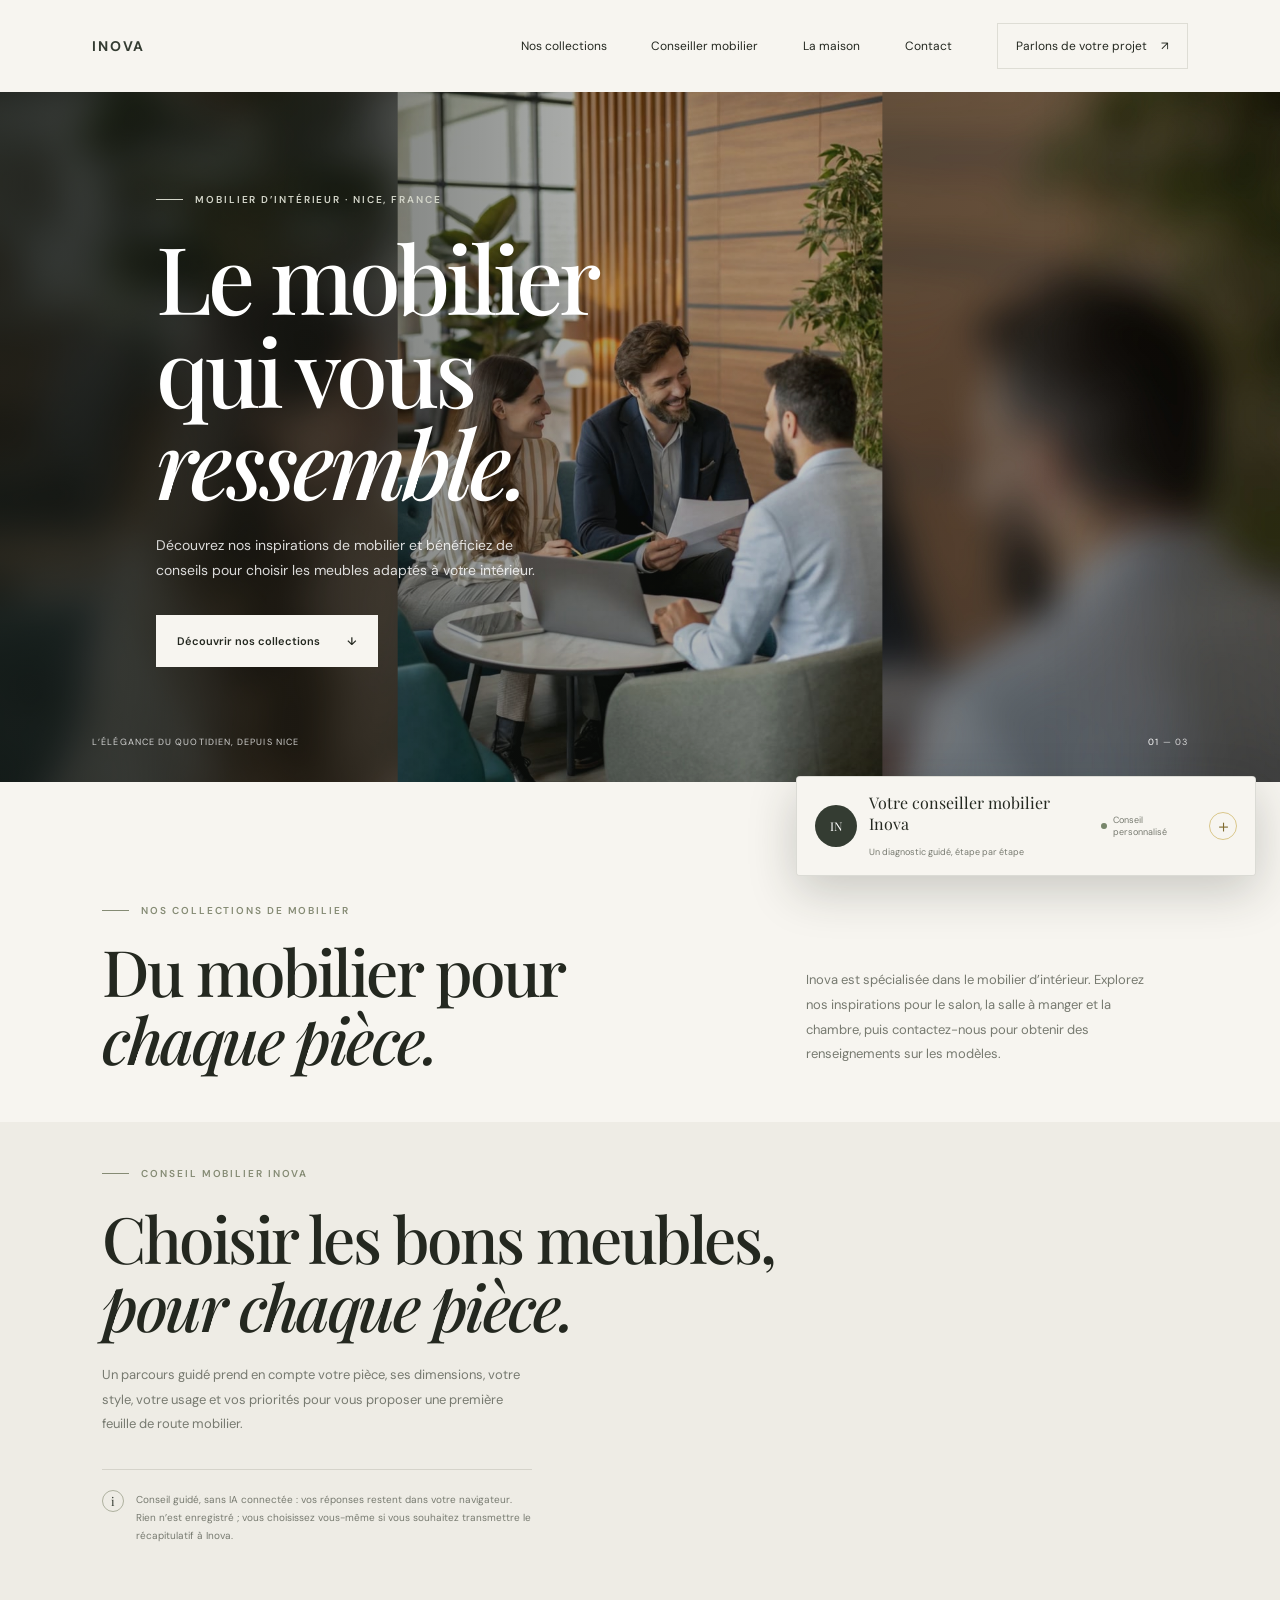
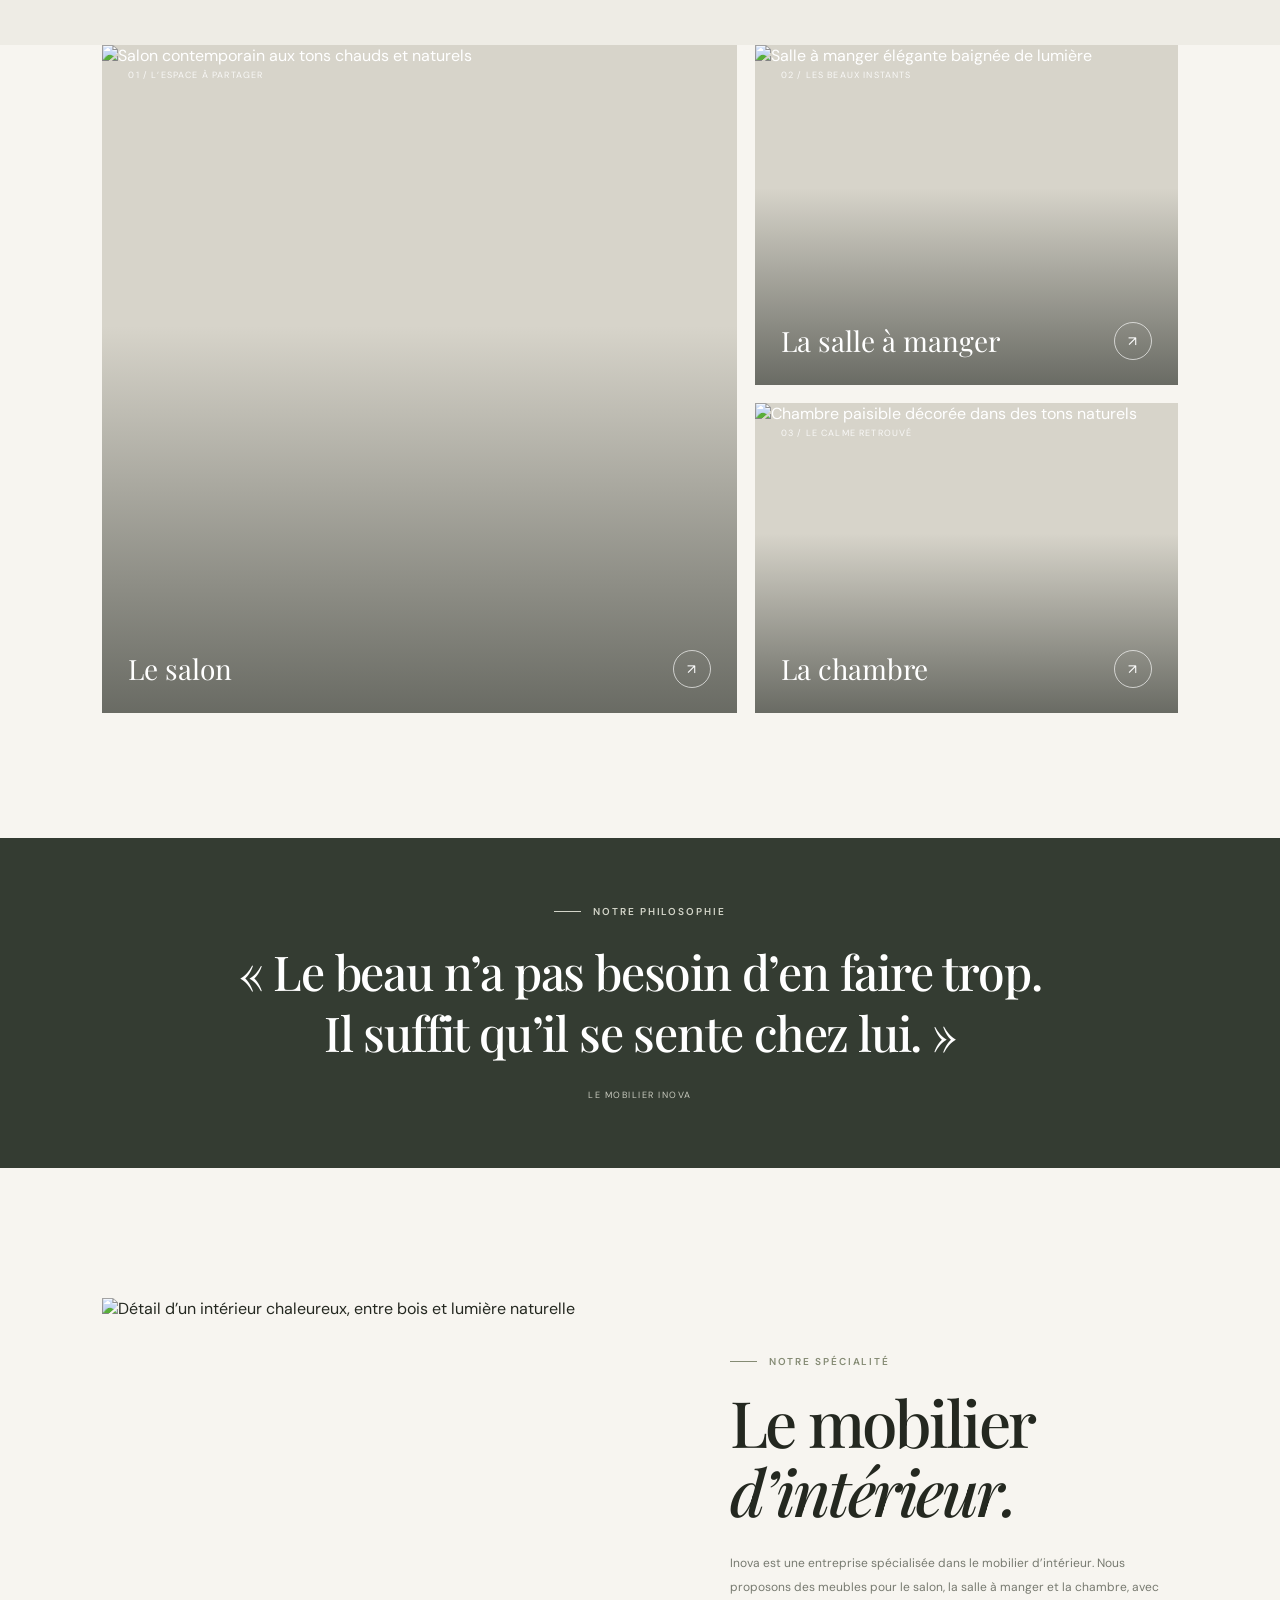
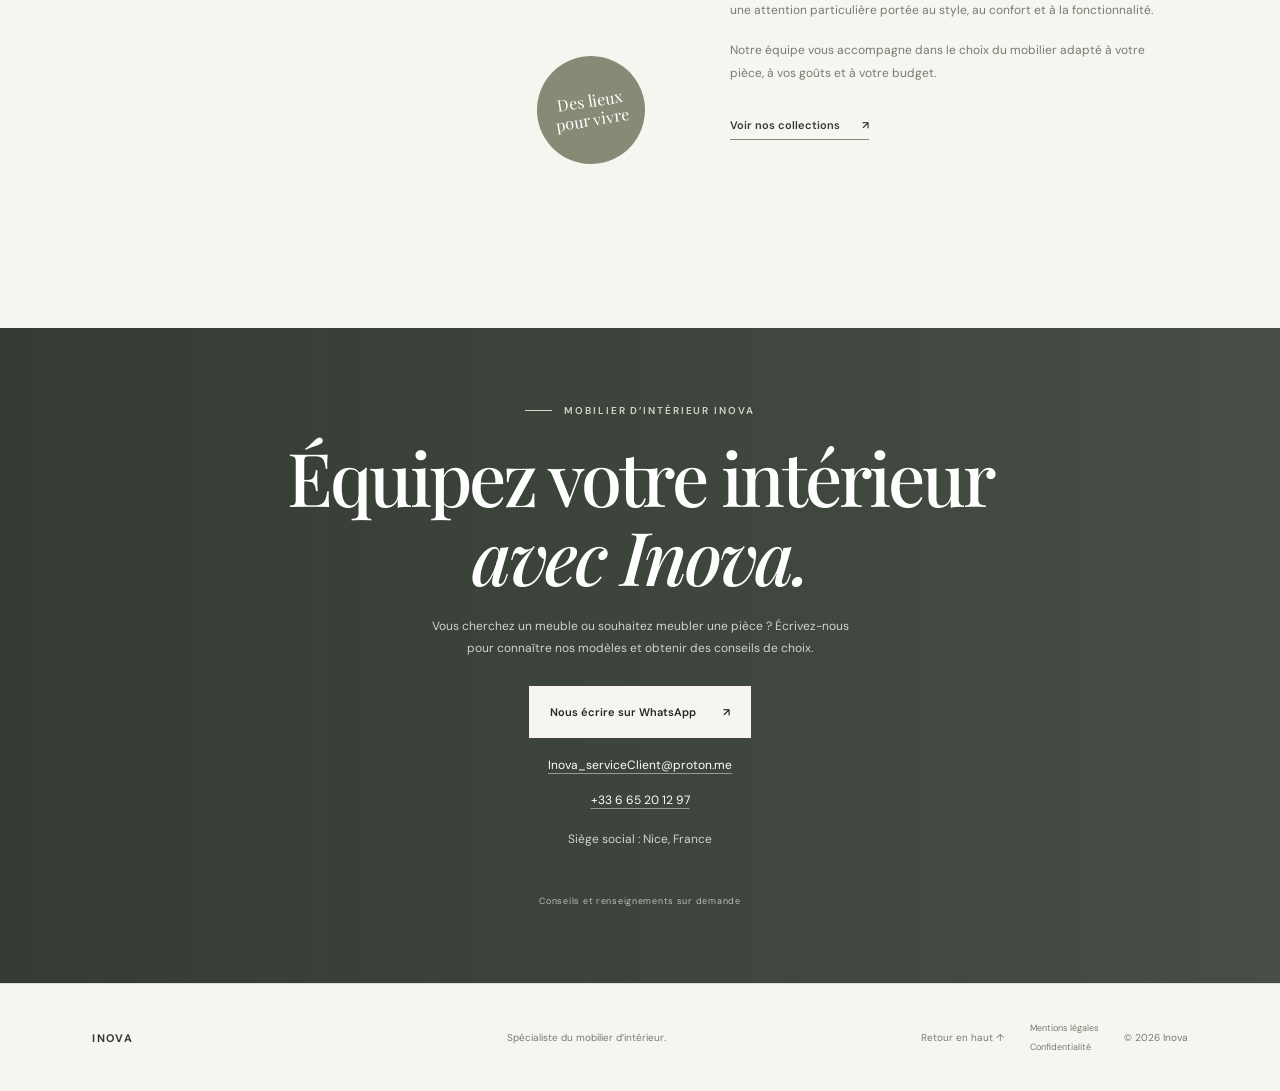
==== index.html @ 944e9be6 "Add files via upload" ====
<!doctype html>
<html lang="fr">
  <head>
    <meta charset="UTF-8" />
    <meta name="viewport" content="width=device-width, initial-scale=1.0" />
    <meta
      name="description"
      content="Inova est spécialisée dans le mobilier d’intérieur et basée à Nice, en France. Découvrez nos meubles pour le salon, la salle à manger et la chambre."
    />
    <meta name="theme-color" content="#f7f5f0" />
    <title>Inova — Mobilier et conseil à Nice</title>
    <link rel="preconnect" href="https://fonts.googleapis.com" />
    <link rel="preconnect" href="https://fonts.gstatic.com" crossorigin />
    <link
      href="https://fonts.googleapis.com/css2?family=DM+Sans:wght@400;500;600;700&family=Playfair+Display:wght@500;600;700&display=swap"
      rel="stylesheet"
    />
    <link rel="stylesheet" href="styles.css" />
    <script src="script.js" defer></script>
  </head>
  <body>
    <header class="site-header">
      <a class="brand" href="#accueil" aria-label="Inova, accueil">
        <span class="brand-name"><strong>inova</strong></span>
      </a>

      <button
        class="menu-toggle"
        type="button"
        aria-expanded="false"
        aria-controls="site-nav"
        aria-label="Ouvrir le menu"
      >
        <span></span>
        <span></span>
      </button>

      <nav class="site-nav" id="site-nav" aria-label="Navigation principale">
        <a href="#univers">Nos collections</a>
        <a href="#assistant">Conseiller mobilier</a>
        <a href="#maison">La maison</a>
        <a href="#contact">Contact</a>
        <a class="nav-cta" href="#contact">Parlons de votre projet <span aria-hidden="true">↗</span></a>
      </nav>
    </header>

    <main>
      <section class="hero" id="accueil">
        <div class="hero-image" role="img" aria-label="Salon lumineux aux matières naturelles"></div>
        <div class="hero-shade"></div>
        <div class="hero-content">
          <p class="eyebrow eyebrow-light"><span></span> Mobilier d’intérieur · Nice, France</p>
          <h1>Le mobilier<br />qui vous <em>ressemble.</em></h1>
          <p class="hero-copy">
            Découvrez nos inspirations de mobilier et bénéficiez de conseils
            pour choisir les meubles adaptés à votre intérieur.
          </p>
          <a class="button button-light" href="#univers">Découvrir nos collections <span aria-hidden="true">↓</span></a>
        </div>
        <p class="hero-note">L’élégance du quotidien, depuis Nice</p>
        <div class="hero-index"><span>01</span> — 03</div>
      </section>

      <section class="intro section-wrap" id="univers">
        <div class="section-heading">
          <p class="eyebrow"><span></span> Nos collections de mobilier</p>
          <h2>Du mobilier pour<br /><em>chaque pièce.</em></h2>
        </div>
        <p class="intro-copy">
          Inova est spécialisée dans le mobilier d’intérieur. Explorez nos
          inspirations pour le salon, la salle à manger et la chambre, puis
          contactez-nous pour obtenir des renseignements sur les modèles.
        </p>
      </section>

      <section class="advisor-section" id="assistant">
        <div class="advisor-inner section-wrap">
          <div class="advisor-intro">
            <p class="eyebrow"><span></span> Conseil mobilier Inova</p>
            <h2>Choisir les bons meubles,<br /><em>pour chaque pièce.</em></h2>
            <p>
              Un parcours guidé prend en compte votre pièce, ses dimensions,
              votre style, votre usage et vos priorités pour vous proposer
              une première feuille de route mobilier.
            </p>
            <div class="advisor-note">
              <span class="advisor-note-mark" aria-hidden="true">i</span>
              <p>
                Conseil guidé, sans IA connectée : vos réponses restent dans
                votre navigateur. Rien n’est enregistré ; vous choisissez
                vous-même si vous souhaitez transmettre le récapitulatif à Inova.
              </p>
            </div>
          </div>

          <div class="advisor-panel">
            <button
              class="advisor-panel-heading"
              id="advisor-toggle"
              type="button"
              aria-expanded="false"
              aria-controls="advisor-content"
            >
              <span class="advisor-avatar" aria-hidden="true">IN</span>
              <div>
                <p>Votre conseiller mobilier Inova</p>
                <span>Un diagnostic guidé, étape par étape</span>
              </div>
              <span class="advisor-status"><span></span> Conseil personnalisé</span>
              <span class="advisor-toggle-icon" aria-hidden="true">＋</span>
            </button>

            <div class="advisor-content" id="advisor-content" hidden>
              <form class="advisor-form" id="advisor-form">
              <label>
                Quelle pièce souhaitez-vous meubler ?
                <select name="room" required>
                  <option value="">Choisir une pièce</option>
                  <option value="salon">Salon</option>
                  <option value="salle-a-manger">Salle à manger</option>
                  <option value="chambre">Chambre</option>
                  <option value="entree">Entrée ou autre espace</option>
                </select>
              </label>

              <fieldset class="advisor-dimensions">
                <legend>Quelles sont ses dimensions ? <span>(facultatif)</span></legend>
                <label>
                  Largeur en mètres
                  <input name="width" type="number" min="1" max="30" step="0.1" inputmode="decimal" placeholder="Ex. 4,2" />
                </label>
                <label>
                  Longueur en mètres
                  <input name="length" type="number" min="1" max="30" step="0.1" inputmode="decimal" placeholder="Ex. 5,0" />
                </label>
              </fieldset>

              <label>
                Quel style vous attire ?
                <select name="style" required>
                  <option value="">Choisir un style</option>
                  <option value="naturel">Naturel et apaisant</option>
                  <option value="contemporain">Contemporain et épuré</option>
                  <option value="chaleureux">Chaleureux et convivial</option>
                  <option value="elegant">Élégant et intemporel</option>
                  <option value="indecis">Je ne sais pas encore</option>
                </select>
              </label>

              <label>
                Quel budget prévoyez-vous ?
                <select name="budget" required>
                  <option value="">Choisir une fourchette</option>
                  <option value="economique">Budget maîtrisé</option>
                  <option value="modere">Budget intermédiaire</option>
                  <option value="confort">Budget confort</option>
                  <option value="flexible">Budget flexible</option>
                  <option value="a-definir">Budget à définir</option>
                </select>
              </label>

              <label>
                Quelle est votre priorité ?
                <select name="priority" required>
                  <option value="">Choisir une priorité</option>
                  <option value="optimiser">Trouver le mobilier adapté à mes dimensions</option>
                  <option value="meubler">Choisir les meubles essentiels</option>
                  <option value="ambiance">Coordonner meubles, couleurs et matières</option>
                  <option value="complet">Équiper toute la pièce</option>
                </select>
              </label>

              <label>
                Comment la pièce sera-t-elle utilisée ?
                <select name="usage" required>
                  <option value="">Choisir un usage</option>
                  <option value="quotidien">Tous les jours</option>
                  <option value="reception">Recevoir famille et amis</option>
                  <option value="occasionnel">De temps en temps</option>
                </select>
              </label>

              <label>
                Que souhaitez-vous faire du mobilier existant ?
                <select name="furniture" required>
                  <option value="">Choisir une option</option>
                  <option value="conserver">Garder certains meubles</option>
                  <option value="remplacer">En remplacer plusieurs</option>
                  <option value="repartir">Aménager la pièce de zéro</option>
                </select>
              </label>

              <button class="button advisor-submit" type="submit">
                Créer ma feuille de route <span aria-hidden="true">↗</span>
              </button>
              <p class="advisor-error" id="advisor-error" role="alert" hidden>
                Vérifiez vos réponses. Pour les dimensions, indiquez largeur et longueur entre 1 et 30 mètres, ou laissez les deux champs vides.
              </p>
              </form>

              <section
                class="advisor-result"
                id="advisor-result"
                aria-live="polite"
                aria-labelledby="advisor-result-title"
                hidden
              >
                <p class="eyebrow"><span></span> Votre feuille de route mobilier</p>
                <h3 id="advisor-result-title"></h3>
                <p id="advisor-result-summary"></p>
                <ul id="advisor-result-tips"></ul>
                <a class="button advisor-result-contact" id="advisor-result-contact" href="#contact">
                  Continuer avec Inova <span aria-hidden="true">↗</span>
                </a>
                <button class="advisor-restart" id="advisor-restart" type="button">Modifier mes réponses</button>
              </section>
            </div>
          </div>
        </div>
      </section>

      <section class="collection section-wrap" aria-label="Nos inspirations">
        <a class="collection-card collection-card-large" href="categorie.html?category=salon">
          <img
            src="https://images.unsplash.com/photo-1600210492486-724fe5c67fb0?auto=format&fit=crop&w=1400&q=85"
            alt="Salon contemporain aux tons chauds et naturels"
            loading="lazy"
          />
          <span class="card-number">01 / L’espace à partager</span>
          <span class="card-caption"><span>Le salon</span><span class="card-arrow" aria-hidden="true">↗</span></span>
        </a>
        <a class="collection-card collection-card-tall" href="categorie.html?category=salle-a-manger">
          <img
            src="https://images.unsplash.com/photo-1600607687939-ce8a6c25118c?auto=format&fit=crop&w=1000&q=85"
            alt="Salle à manger élégante baignée de lumière"
            loading="lazy"
          />
          <span class="card-number">02 / Les beaux instants</span>
          <span class="card-caption"><span>La salle à manger</span><span class="card-arrow" aria-hidden="true">↗</span></span>
        </a>
        <a class="collection-card collection-card-wide" href="categorie.html?category=chambre">
          <img
            src="https://images.unsplash.com/photo-1616486338812-3dadae4b4ace?auto=format&fit=crop&w=1400&q=85"
            alt="Chambre paisible décorée dans des tons naturels"
            loading="lazy"
          />
          <span class="card-number">03 / Le calme retrouvé</span>
          <span class="card-caption"><span>La chambre</span><span class="card-arrow" aria-hidden="true">↗</span></span>
        </a>
      </section>

      <section class="quote-band">
        <p class="eyebrow eyebrow-light"><span></span> Notre philosophie</p>
        <blockquote>« Le beau n’a pas besoin d’en faire trop.<br />Il suffit qu’il se sente chez lui. »</blockquote>
        <span class="quote-signature">Le mobilier Inova</span>
      </section>

      <section class="about section-wrap" id="maison">
        <div class="about-image">
          <img
            src="https://images.unsplash.com/photo-1600607687920-4e2a09cf159d?auto=format&fit=crop&w=1200&q=85"
            alt="Détail d’un intérieur chaleureux, entre bois et lumière naturelle"
            loading="lazy"
          />
          <span class="image-stamp">Des lieux<br />pour vivre</span>
        </div>
        <div class="about-content">
          <p class="eyebrow"><span></span> Notre spécialité</p>
          <h2>Le mobilier<br /><em>d’intérieur.</em></h2>
          <p>
            Inova est une entreprise spécialisée dans le mobilier d’intérieur.
            Nous proposons des meubles pour le salon, la salle à manger et la
            chambre, avec une attention particulière portée au style, au confort
            et à la fonctionnalité.
          </p>
          <p>
            Notre équipe vous accompagne dans le choix du mobilier adapté à
            votre pièce, à vos goûts et à votre budget.
          </p>
          <a class="text-link" href="#univers">Voir nos collections <span aria-hidden="true">↗</span></a>
        </div>
      </section>

      <section class="contact" id="contact">
        <div class="contact-inner">
          <p class="eyebrow eyebrow-light"><span></span> Mobilier d’intérieur Inova</p>
          <h2>Équipez votre intérieur<br /><em>avec Inova.</em></h2>
          <p>Vous cherchez un meuble ou souhaitez meubler une pièce ? Écrivez-nous pour connaître nos modèles et obtenir des conseils de choix.</p>
          <a
            class="button button-light"
            href="https://wa.me/33665201297?text=Bonjour%20Inova%2C%20je%20cherche%20du%20mobilier%20d'int%C3%A9rieur%20et%20souhaite%20%C3%AAtre%20renseign%C3%A9(e)."
            target="_blank"
            rel="noreferrer"
          >
            Nous écrire sur WhatsApp <span aria-hidden="true">↗</span>
          </a>
          <a class="contact-email" href="mailto:Inova_serviceClient@proton.me">
            Inova_serviceClient@proton.me
          </a>
          <a class="contact-email" href="tel:+33665201297">+33 6 65 20 12 97</a>
          <p class="contact-address">
            Siège social : Nice, France
          </p>
          <span class="contact-note">Conseils et renseignements sur demande</span>
        </div>
      </section>
    </main>

    <footer class="site-footer">
      <a class="brand footer-brand" href="#accueil">
        <span class="brand-name"><strong>inova</strong></span>
      </a>
      <p>Spécialiste du mobilier d’intérieur.</p>
      <a href="#accueil" class="back-to-top">Retour en haut ↑</a>
      <nav class="footer-legal" aria-label="Informations juridiques">
        <a href="mentions-legales.html">Mentions légales</a>
        <a href="confidentialite.html">Confidentialité</a>
      </nav>
      <span class="copyright">© <span id="year"></span> Inova</span>
    </footer>
  </body>
</html>
---- styles.css ----
:root {
  color-scheme: light;
  --paper: #f7f5f0;
  --ink: #242820;
  --muted: #777a70;
  --green: #343c32;
  --olive: #858b74;
  --line: #deddd5;
  --serif: "Playfair Display", Georgia, serif;
  --sans: "DM Sans", Arial, sans-serif;
}

* {
  box-sizing: border-box;
}

html {
  scroll-behavior: smooth;
}

body {
  margin: 0;
  background: var(--paper);
  color: var(--ink);
  font-family: var(--sans);
  -webkit-font-smoothing: antialiased;
}

a {
  color: inherit;
  text-decoration: none;
}

button {
  font: inherit;
}

.site-header {
  position: relative;
  z-index: 5;
  display: flex;
  min-height: 92px;
  align-items: center;
  justify-content: space-between;
  padding: 0 7.2%;
  background: var(--paper);
}

.brand {
  display: inline-flex;
  align-items: center;
  flex: 0 0 auto;
}

.brand-name {
  color: var(--green);
  font-size: 14px;
  letter-spacing: 0.13em;
  text-transform: uppercase;
}

.brand-name strong {
  font-weight: 700;
}

.site-nav {
  display: flex;
  align-items: center;
  gap: clamp(24px, 3.5vw, 54px);
  font-size: 12px;
}

.site-nav > a:not(.nav-cta) {
  transition: color 180ms ease;
}

.site-nav > a:not(.nav-cta):hover,
.back-to-top:hover {
  color: var(--olive);
}

.nav-cta {
  display: inline-flex;
  align-items: center;
  gap: 14px;
  padding: 14px 18px;
  border: 1px solid var(--line);
  transition: border-color 180ms ease, background 180ms ease;
}

.nav-cta:hover {
  border-color: var(--green);
  background: #eeece5;
}

.menu-toggle {
  display: none;
}

.hero {
  position: relative;
  display: flex;
  min-height: min(690px, 73vw);
  align-items: center;
  overflow: hidden;
  background: #77786d;
  color: #fff;
}

.hero-image,
.hero-shade {
  position: absolute;
  inset: 0;
}

.hero-image {
  background-image: url("inova-accueil-4k.jpg");
  background-position: center;
  background-size: cover;
  transform: scale(1.01);
}

.hero-shade {
  background: linear-gradient(90deg, rgb(24 29 24 / 69%) 0%, rgb(24 29 24 / 34%) 48%, rgb(24 29 24 / 5%) 100%);
}

.hero-content {
  position: relative;
  z-index: 1;
  width: min(660px, 80%);
  margin-left: 12.2%;
  padding: 96px 0 110px;
}

.eyebrow {
  display: flex;
  align-items: center;
  gap: 12px;
  margin: 0 0 24px;
  color: var(--olive);
  font-size: 10px;
  font-weight: 600;
  letter-spacing: 0.19em;
  text-transform: uppercase;
}

.eyebrow > span:first-child {
  width: 27px;
  height: 1px;
  background: currentColor;
}

.eyebrow-light {
  color: #d3d5c9;
}

h1,
h2,
blockquote {
  margin: 0;
  font-family: var(--serif);
  font-weight: 500;
}

.hero h1 {
  max-width: 650px;
  font-size: clamp(54px, 7.3vw, 102px);
  letter-spacing: -0.045em;
  line-height: 0.99;
}

h1 em,
h2 em {
  font-weight: 500;
}

.hero-copy {
  max-width: 400px;
  margin: 25px 0 32px;
  color: rgb(255 255 255 / 84%);
  font-size: 14px;
  line-height: 1.8;
}

.button {
  display: inline-flex;
  min-height: 52px;
  align-items: center;
  justify-content: center;
  gap: 27px;
  padding: 0 21px;
  font-size: 11px;
  font-weight: 600;
  transition: background 180ms ease, color 180ms ease, transform 180ms ease;
}

.button:hover {
  transform: translateY(-2px);
}

.button-light {
  background: var(--paper);
  color: var(--ink);
}

.button-light:hover {
  background: #e6e5dc;
}

.hero-note,
.hero-index {
  position: absolute;
  z-index: 1;
  bottom: 34px;
  margin: 0;
  color: rgb(255 255 255 / 78%);
  font-size: 9px;
  letter-spacing: 0.12em;
  text-transform: uppercase;
}

.hero-note {
  left: 7.2%;
}

.hero-index {
  right: 7.2%;
}

.hero-index span {
  color: #fff;
}

.section-wrap {
  width: min(1120px, 84%);
  margin: 0 auto;
}

.intro {
  display: flex;
  align-items: end;
  justify-content: space-between;
  gap: 60px;
  padding-top: 122px;
  padding-bottom: 48px;
}

.section-heading h2,
.about h2,
.contact h2 {
  font-size: clamp(40px, 5vw, 64px);
  letter-spacing: -0.04em;
  line-height: 1.07;
}

.section-heading .eyebrow {
  margin-bottom: 20px;
}

.intro-copy {
  max-width: 355px;
  margin: 0 1.5% 7px 0;
  color: var(--muted);
  font-size: 13px;
  line-height: 1.9;
}

.collection {
  display: grid;
  grid-template-columns: 1.2fr 0.8fr;
  grid-template-rows: 340px 310px;
  gap: 18px;
  padding-bottom: 125px;
}

.collection-card {
  position: relative;
  display: block;
  overflow: hidden;
  background: #d7d4ca;
  color: #fff;
}

.collection-card::after {
  position: absolute;
  z-index: 0;
  background: linear-gradient(180deg, transparent 42%, rgb(22 27 22 / 57%) 100%);
  content: "";
  inset: 0;
}

.collection-card img {
  width: 100%;
  height: 100%;
  object-fit: cover;
  transition: transform 650ms cubic-bezier(0.2, 0.7, 0.2, 1);
}

.collection-card:hover img {
  transform: scale(1.045);
}

.collection-card-large {
  grid-row: span 2;
}

.collection-card-tall {
  min-height: 310px;
}

.collection-card-wide {
  min-height: 310px;
}

.card-number,
.card-caption {
  position: absolute;
  z-index: 1;
}

.card-number {
  top: 24px;
  left: 26px;
  color: rgb(255 255 255 / 84%);
  font-size: 9px;
  letter-spacing: 0.13em;
  text-transform: uppercase;
}

.card-caption {
  right: 26px;
  bottom: 25px;
  left: 26px;
  display: flex;
  align-items: center;
  justify-content: space-between;
  font-family: var(--serif);
  font-size: 28px;
}

.card-arrow {
  display: grid;
  width: 38px;
  height: 38px;
  place-items: center;
  border: 1px solid rgb(255 255 255 / 65%);
  border-radius: 50%;
  font-family: var(--sans);
  font-size: 14px;
  transition: background 180ms ease, color 180ms ease;
}

.collection-card:hover .card-arrow {
  background: #fff;
  color: var(--ink);
}

.quote-band {
  display: flex;
  min-height: 330px;
  flex-direction: column;
  align-items: center;
  justify-content: center;
  padding: 60px 24px;
  background: var(--green);
  color: #fff;
  text-align: center;
}

.quote-band .eyebrow {
  margin-bottom: 23px;
}

.quote-band blockquote {
  font-size: clamp(28px, 4vw, 48px);
  letter-spacing: -0.025em;
  line-height: 1.28;
}

.quote-signature {
  margin-top: 25px;
  color: #c9cbbf;
  font-size: 9px;
  letter-spacing: 0.17em;
  text-transform: uppercase;
}

.about {
  display: grid;
  grid-template-columns: 1fr 0.88fr;
  align-items: center;
  gap: 11%;
  padding-top: 130px;
  padding-bottom: 130px;
}

.about-image {
  position: relative;
  min-height: 500px;
}

.about-image img {
  width: 100%;
  height: 500px;
  object-fit: cover;
}

.image-stamp {
  position: absolute;
  right: -34px;
  bottom: 34px;
  display: grid;
  width: 108px;
  height: 108px;
  place-items: center;
  border-radius: 50%;
  background: var(--olive);
  color: #fff;
  font-family: var(--serif);
  font-size: 16px;
  line-height: 1.2;
  text-align: center;
  transform: rotate(-9deg);
}

.about-content {
  padding: 25px 0;
}

.about-content .eyebrow {
  margin-bottom: 20px;
}

.about-content h2 {
  margin-bottom: 27px;
}

.about-content > p:not(.eyebrow) {
  margin: 0 0 16px;
  color: var(--muted);
  font-size: 12px;
  line-height: 1.95;
}

.text-link {
  display: inline-flex;
  align-items: center;
  gap: 22px;
  margin-top: 17px;
  padding-bottom: 7px;
  border-bottom: 1px solid var(--olive);
  color: var(--green);
  font-size: 11px;
  font-weight: 600;
}

.contact {
  position: relative;
  overflow: hidden;
  background:
    linear-gradient(90deg, rgb(40 48 39 / 94%), rgb(40 48 39 / 85%)),
    url("https://images.unsplash.com/photo-1600607687920-4e2a09cf159d?auto=format&fit=crop&w=1800&q=85") center 48% / cover;
  color: #fff;
  text-align: center;
}

.contact-inner {
  display: flex;
  min-height: 470px;
  flex-direction: column;
  align-items: center;
  justify-content: center;
  padding: 76px 24px;
}

.contact .eyebrow {
  margin-bottom: 20px;
}

.contact h2 {
  font-size: clamp(43px, 6vw, 74px);
}

.contact-inner > p:not(.eyebrow) {
  max-width: 430px;
  margin: 21px 0 27px;
  color: rgb(255 255 255 / 76%);
  font-size: 12px;
  line-height: 1.8;
}

.contact-note {
  margin-top: 17px;
  color: rgb(255 255 255 / 65%);
  font-size: 9px;
  letter-spacing: 0.08em;
}

.contact-email {
  margin-top: 19px;
  color: #fff;
  font-size: 12px;
  text-underline-offset: 4px;
  text-decoration: underline;
  text-decoration-color: rgb(255 255 255 / 45%);
}

.contact-email:hover {
  text-decoration-color: #fff;
}

.site-footer {
  display: grid;
  grid-template-columns: 1fr 1fr auto auto auto;
  align-items: center;
  gap: 25px;
  min-height: 108px;
  padding: 20px 7.2%;
  border-top: 1px solid var(--line);
}

.footer-brand .brand-name {
  font-size: 11px;
}

.site-footer > p,
.back-to-top,
.copyright {
  color: var(--muted);
  font-size: 10px;
}

.back-to-top {
  justify-self: center;
}

.footer-legal {
  display: flex;
  flex-direction: column;
  gap: 7px;
  color: var(--muted);
  font-size: 9px;
}

.footer-legal a:hover {
  color: var(--green);
}

.footer-legal a[aria-current="page"] {
  color: var(--ink);
}

.copyright {
  justify-self: end;
}

@media (min-width: 1500px) {
  .hero {
    min-height: 760px;
  }
}

@media (max-width: 800px) {
  .site-header {
    min-height: 76px;
    padding: 0 6%;
  }

  .menu-toggle {
    display: flex;
    width: 42px;
    height: 42px;
    flex-direction: column;
    align-items: center;
    justify-content: center;
    gap: 6px;
    border: 1px solid var(--line);
    background: transparent;
    cursor: pointer;
  }

  .menu-toggle span {
    width: 16px;
    height: 1px;
    background: var(--green);
    transition: transform 180ms ease;
  }

  .menu-toggle[aria-expanded="true"] span:first-child {
    transform: translateY(3.5px) rotate(45deg);
  }

  .menu-toggle[aria-expanded="true"] span:last-child {
    transform: translateY(-3.5px) rotate(-45deg);
  }

  .site-nav {
    position: absolute;
    top: 100%;
    right: 0;
    left: 0;
    display: none;
    align-items: stretch;
    gap: 0;
    padding: 8px 6% 20px;
    border-top: 1px solid var(--line);
    background: var(--paper);
  }

  .site-nav.is-open {
    display: flex;
    flex-direction: column;
  }

  .site-nav > a:not(.nav-cta) {
    padding: 15px 0;
    border-bottom: 1px solid var(--line);
  }

  .nav-cta {
    justify-content: space-between;
    margin-top: 14px;
  }

  .hero {
    min-height: 640px;
  }

  .hero-content {
    width: 84%;
    margin-left: 8%;
  }

  .hero-note {
    left: 8%;
  }

  .hero-index {
    right: 8%;
  }

  .section-wrap {
    width: 88%;
  }

  .intro {
    align-items: start;
    flex-direction: column;
    gap: 22px;
    padding-top: 90px;
    padding-bottom: 36px;
  }

  .intro-copy {
    max-width: 460px;
    margin: 0;
  }

  .collection {
    grid-template-rows: 290px 260px;
    gap: 12px;
    padding-bottom: 90px;
  }

  .about {
    gap: 8%;
    padding-top: 95px;
    padding-bottom: 95px;
  }

  .about-image,
  .about-image img {
    min-height: 420px;
    height: 420px;
  }

  .site-footer {
    grid-template-columns: 1fr 1fr;
    padding-right: 6%;
    padding-left: 6%;
  }

  .site-footer > p {
    justify-self: end;
  }

  .back-to-top {
    justify-self: start;
  }

  .footer-legal {
    grid-column: 1 / -1;
    flex-direction: row;
    gap: 18px;
  }
}

@media (max-width: 560px) {
  .brand-name {
    font-size: 12px;
  }

  .hero {
    min-height: 590px;
  }

  .hero-image {
    background-position: 58% center;
  }

  .hero-shade {
    background: linear-gradient(90deg, rgb(24 29 24 / 70%), rgb(24 29 24 / 18%));
  }

  .hero-content {
    width: 86%;
    padding: 72px 0 90px;
  }

  .hero h1 {
    font-size: clamp(54px, 15vw, 76px);
  }

  .hero-copy {
    max-width: 330px;
    font-size: 12px;
  }

  .hero-note,
  .hero-index {
    bottom: 24px;
    font-size: 8px;
  }

  .hero-note {
    max-width: 190px;
    line-height: 1.5;
  }

  .section-wrap {
    width: 88%;
  }

  .intro {
    padding-top: 76px;
  }

  .section-heading h2,
  .about h2 {
    font-size: 45px;
  }

  .collection {
    display: flex;
    flex-direction: column;
    gap: 12px;
    padding-bottom: 76px;
  }

  .collection-card,
  .collection-card-large,
  .collection-card-tall,
  .collection-card-wide {
    height: 290px;
    min-height: 0;
  }

  .collection-card-large {
    height: 360px;
  }

  .card-caption {
    right: 18px;
    bottom: 20px;
    left: 18px;
    font-size: 24px;
  }

  .card-number {
    top: 18px;
    left: 18px;
  }

  .quote-band {
    min-height: 290px;
  }

  .quote-band blockquote {
    font-size: 29px;
  }

  .about {
    grid-template-columns: 1fr;
    gap: 37px;
    padding-top: 76px;
    padding-bottom: 78px;
  }

  .about-image,
  .about-image img {
    min-height: 350px;
    height: 350px;
  }

  .image-stamp {
    right: -12px;
    bottom: 20px;
    width: 88px;
    height: 88px;
    font-size: 14px;
  }

  .about-content {
    padding: 0;
  }

  .contact-inner {
    min-height: 420px;
  }

  .contact h2 {
    font-size: 48px;
  }

  .site-footer {
    gap: 17px 12px;
    min-height: 140px;
  }

  .site-footer > p {
    max-width: 130px;
    text-align: right;
  }

  .copyright {
    justify-self: end;
  }
}

.product-main {
  min-height: 65vh;
}

.product-detail {
  padding-top: 40px;
  padding-bottom: 90px;
}

.product-breadcrumbs {
  margin-bottom: 39px;
}

.product-layout {
  display: grid;
  grid-template-columns: minmax(0, 1.08fr) minmax(300px, 0.82fr);
  align-items: center;
  gap: clamp(40px, 8vw, 110px);
}

.product-image-wrap {
  position: relative;
  overflow: hidden;
  background: #e8e5dc;
}

.product-image-wrap > img {
  display: block;
  width: 100%;
  min-height: 430px;
  max-height: 650px;
  aspect-ratio: 0.95;
  object-fit: cover;
}

.product-image-label {
  position: absolute;
  bottom: 20px;
  left: 20px;
  padding: 10px 13px;
  background: var(--paper);
  color: var(--ink);
  font-size: 9px;
  letter-spacing: 0.12em;
  text-transform: uppercase;
}

.product-info {
  padding: 20px 0;
}

.product-info .eyebrow {
  margin-bottom: 18px;
}

.product-info h1 {
  font-size: clamp(42px, 5vw, 67px);
  letter-spacing: -0.04em;
  line-height: 1.05;
}

.product-reference {
  margin: 15px 0 0;
  color: var(--muted);
  font-size: 10px;
  letter-spacing: 0.12em;
  text-transform: uppercase;
}

.product-description {
  margin: 28px 0 25px;
  color: var(--muted);
  font-size: 13px;
  line-height: 1.9;
}

.product-points {
  display: grid;
  gap: 12px;
  margin-bottom: 30px;
  padding: 20px 0;
  border-top: 1px solid var(--line);
  border-bottom: 1px solid var(--line);
}

.product-points p {
  display: flex;
  align-items: flex-start;
  gap: 11px;
  margin: 0;
  color: var(--muted);
  font-size: 11px;
  line-height: 1.6;
}

.product-points p span {
  color: var(--olive);
  font-weight: 700;
}

.product-contact {
  width: 100%;
  justify-content: space-between;
  background: var(--green);
  color: #fff;
}

.product-contact:hover {
  background: #465142;
}

.product-back {
  display: inline-block;
  margin-top: 20px;
  color: var(--muted);
  font-size: 10px;
}

.product-back:hover {
  color: var(--ink);
}

.product-error {
  padding-top: 100px;
  padding-bottom: 100px;
  color: var(--muted);
  font-size: 14px;
}

.product-error a {
  color: var(--ink);
  text-decoration: underline;
  text-underline-offset: 3px;
}

.related-section {
  padding-top: 4px;
  padding-bottom: 100px;
}

.related-heading {
  display: flex;
  align-items: end;
  justify-content: space-between;
  gap: 25px;
  margin-bottom: 26px;
}

.related-heading .eyebrow {
  margin-bottom: 12px;
}

.related-heading h2 {
  font-size: clamp(29px, 3.5vw, 42px);
  letter-spacing: -0.03em;
}

.related-heading .text-link {
  flex: 0 0 auto;
  margin-bottom: 5px;
}

.related-products {
  display: grid;
  grid-template-columns: repeat(4, minmax(0, 1fr));
  gap: 16px;
}

.related-product {
  min-width: 0;
}

.related-product img {
  display: block;
  width: 100%;
  aspect-ratio: 1.1;
  background: #e8e5dc;
  object-fit: cover;
  transition: opacity 180ms ease;
}

.related-product:hover img {
  opacity: 0.85;
}

.related-product span {
  display: block;
  padding-top: 11px;
  font-family: var(--serif);
  font-size: 16px;
}

@media (max-width: 800px) {
  .product-detail {
    padding-top: 30px;
    padding-bottom: 75px;
  }

  .product-layout {
    grid-template-columns: minmax(0, 1fr) minmax(0, 0.9fr);
    gap: 35px;
  }

  .product-image-wrap > img {
    min-height: 360px;
  }

  .related-products {
    grid-template-columns: repeat(3, minmax(0, 1fr));
  }
}

@media (max-width: 560px) {
  .product-detail {
    padding-top: 25px;
    padding-bottom: 60px;
  }

  .product-breadcrumbs {
    margin-bottom: 28px;
  }

  .product-layout {
    grid-template-columns: 1fr;
    gap: 25px;
  }

  .product-image-wrap > img {
    min-height: 0;
    max-height: none;
    aspect-ratio: 0.95;
  }

  .product-info {
    padding: 0;
  }

  .product-info h1 {
    font-size: 47px;
  }

  .related-section {
    padding-bottom: 65px;
  }

  .related-heading {
    align-items: start;
    flex-direction: column;
    gap: 8px;
  }

  .related-products {
    grid-template-columns: repeat(2, minmax(0, 1fr));
    gap: 18px 12px;
  }
}

@media (prefers-reduced-motion: reduce) {
  *,
  *::before,
  *::after {
    scroll-behavior: auto !important;
    transition-duration: 0.01ms !important;
  }
}

.advisor-section {
  padding: 45px 0 100px;
  background: #eeece5;
}

.advisor-inner {
  display: grid;
  grid-template-columns: minmax(0, 0.8fr) minmax(360px, 1fr);
  align-items: center;
  gap: clamp(45px, 9vw, 125px);
}

.advisor-inner.is-widget-layout {
  grid-template-columns: 1fr;
  gap: 0;
}

.advisor-inner.is-widget-layout .advisor-intro {
  max-width: 720px;
}

.advisor-intro h2 {
  font-size: clamp(42px, 5vw, 64px);
  letter-spacing: -0.04em;
  line-height: 1.07;
}

.advisor-intro > p:not(.eyebrow) {
  max-width: 430px;
  margin: 22px 0 0;
  color: var(--muted);
  font-size: 13px;
  line-height: 1.9;
}

.advisor-note {
  display: flex;
  max-width: 430px;
  align-items: flex-start;
  gap: 12px;
  margin-top: 32px;
  padding-top: 20px;
  border-top: 1px solid #d5d3ca;
}

.advisor-note-mark {
  display: grid;
  width: 22px;
  height: 22px;
  flex: 0 0 auto;
  place-items: center;
  border: 1px solid #aeb19f;
  border-radius: 50%;
  color: var(--green);
  font-family: var(--serif);
  font-size: 12px;
}

.advisor-note p {
  margin: 1px 0 0;
  color: var(--muted);
  font-size: 10px;
  line-height: 1.8;
}

.advisor-panel {
  padding: clamp(23px, 4vw, 40px);
  background: var(--paper);
  box-shadow: 0 18px 55px rgb(36 40 32 / 6%);
}

.advisor-panel.is-floating {
  position: fixed;
  z-index: 20;
  right: max(24px, env(safe-area-inset-right));
  bottom: max(24px, env(safe-area-inset-bottom));
  width: min(460px, calc(100vw - 48px));
  max-height: min(82vh, 760px);
  overflow: hidden;
  padding: 0;
  border: 1px solid rgb(52 60 50 / 14%);
  border-radius: 4px;
  box-shadow: 0 15px 48px rgb(36 40 32 / 22%);
}

.advisor-panel.is-floating.is-open {
  overflow: auto;
}

.advisor-panel.is-floating .advisor-panel-heading {
  width: 100%;
  min-height: 78px;
  padding: 15px 18px;
  border: 0;
  background: var(--paper);
  color: var(--ink);
  text-align: left;
  cursor: pointer;
}

.advisor-panel.is-floating .advisor-panel-heading:focus-visible {
  outline: 2px solid #c5a747;
  outline-offset: -4px;
}

.advisor-toggle-icon {
  display: grid;
  width: 28px;
  height: 28px;
  flex: 0 0 auto;
  place-items: center;
  border: 1px solid rgb(197 167 71 / 60%);
  border-radius: 50%;
  color: #806b2f;
  font-size: 17px;
  line-height: 1;
  transition: transform 180ms ease;
}

.advisor-panel.is-open .advisor-toggle-icon {
  transform: rotate(45deg);
}

.advisor-content {
  padding: 0 24px 24px;
}

.advisor-content[hidden] {
  display: none;
}

.advisor-panel.is-floating .advisor-form {
  padding-top: 16px;
}

.advisor-panel.is-floating .advisor-result {
  padding-top: 18px;
}

.advisor-panel-heading {
  display: flex;
  align-items: center;
  gap: 12px;
  padding-bottom: 22px;
  border-bottom: 1px solid var(--line);
}

.advisor-avatar {
  display: grid;
  width: 42px;
  height: 42px;
  flex: 0 0 auto;
  place-items: center;
  border-radius: 50%;
  background: var(--green);
  color: #fff;
  font-family: var(--serif);
  font-size: 12px;
}

.advisor-panel-heading > div p {
  margin: 0 0 5px;
  font-family: var(--serif);
  font-size: 16px;
}

.advisor-panel-heading > div > span {
  color: var(--muted);
  font-size: 9px;
}

.advisor-status {
  display: inline-flex;
  align-items: center;
  gap: 6px;
  margin-left: auto;
  color: var(--muted);
  font-size: 9px;
}

.advisor-status > span {
  width: 6px;
  height: 6px;
  border-radius: 50%;
  background: #78866b;
}

.advisor-form {
  display: grid;
  grid-template-columns: 1fr 1fr;
  gap: 19px 14px;
  padding-top: 23px;
}

.advisor-form label {
  display: grid;
  align-content: start;
  gap: 9px;
  color: var(--ink);
  font-size: 10px;
  font-weight: 600;
}

.advisor-dimensions {
  display: grid;
  grid-column: 1 / -1;
  grid-template-columns: repeat(2, minmax(0, 1fr));
  gap: 10px 14px;
  min-width: 0;
  margin: 0;
  padding: 14px;
  border: 1px solid var(--line);
}

.advisor-dimensions legend {
  padding: 0 6px;
  color: var(--ink);
  font-size: 10px;
  font-weight: 600;
}

.advisor-dimensions legend span {
  color: var(--muted);
  font-weight: 400;
}

.advisor-form select {
  width: 100%;
  min-height: 46px;
  padding: 0 12px;
  border: 1px solid var(--line);
  border-radius: 0;
  background: transparent;
  color: var(--muted);
  font: 400 10px var(--sans);
}

.advisor-form input {
  width: 100%;
  min-height: 42px;
  padding: 0 11px;
  border: 1px solid var(--line);
  border-radius: 0;
  background: #fffdfa;
  color: var(--ink);
  font: 400 11px var(--sans);
}

.advisor-form input::placeholder {
  color: var(--muted);
}

.advisor-form input:focus-visible,
.advisor-form select:focus-visible,
.advisor-submit:focus-visible,
.advisor-restart:focus-visible {
  outline: 2px solid var(--olive);
  outline-offset: 3px;
}

.advisor-submit {
  grid-column: 1 / -1;
  width: 100%;
  justify-content: space-between;
  border: 0;
  background: var(--green);
  color: #fff;
  cursor: pointer;
}

.advisor-submit:hover {
  background: #465142;
}

.advisor-error {
  grid-column: 1 / -1;
  margin: -5px 0 0;
  color: #a13e32;
  font-size: 10px;
  line-height: 1.6;
}

.advisor-result {
  padding-top: 26px;
}

.advisor-result .eyebrow {
  margin-bottom: 13px;
}

.advisor-result h3 {
  margin: 0;
  font: 500 clamp(25px, 3vw, 34px)/1.2 var(--serif);
  letter-spacing: -0.025em;
}

.advisor-result > p:not(.eyebrow) {
  margin: 15px 0;
  color: var(--muted);
  font-size: 11px;
  line-height: 1.9;
}

.advisor-result ul {
  display: grid;
  gap: 9px;
  margin: 0 0 23px;
  padding-left: 18px;
  color: var(--muted);
  font-size: 10px;
  line-height: 1.7;
}

.advisor-result li::marker {
  color: var(--olive);
}

.advisor-result-contact {
  width: 100%;
  justify-content: space-between;
  background: var(--green);
  color: #fff;
}

.advisor-result-contact:hover {
  background: #465142;
}

.advisor-restart {
  display: block;
  margin: 16px auto 0;
  padding: 4px;
  border: 0;
  background: transparent;
  color: var(--muted);
  font: 500 10px var(--sans);
  text-decoration: underline;
  text-underline-offset: 3px;
  cursor: pointer;
}

.category-main {
  min-height: 65vh;
}

.category-heading {
  padding-top: 46px;
  padding-bottom: 36px;
}

.breadcrumbs {
  display: flex;
  align-items: center;
  gap: 11px;
  margin-bottom: 57px;
  color: var(--muted);
  font-size: 10px;
}

.breadcrumbs a:hover {
  color: var(--green);
}

.breadcrumbs span:last-child {
  color: var(--ink);
}

.category-heading .eyebrow {
  margin-bottom: 15px;
}

.category-heading h1 {
  font-size: clamp(44px, 6vw, 72px);
  letter-spacing: -0.04em;
  line-height: 1.05;
}

.category-description {
  max-width: 500px;
  margin: 17px 0 0;
  color: var(--muted);
  font-size: 13px;
  line-height: 1.8;
}

.category-tabs {
  display: flex;
  gap: 30px;
  overflow-x: auto;
  padding-top: 22px;
  padding-bottom: 16px;
  border-bottom: 1px solid var(--line);
}

.category-tabs a {
  flex: 0 0 auto;
  padding-bottom: 12px;
  border-bottom: 1px solid transparent;
  color: var(--muted);
  font-size: 11px;
  transition: color 180ms ease, border-color 180ms ease;
}

.category-tabs a:hover,
.category-tabs a.is-active {
  border-color: var(--green);
  color: var(--ink);
}

.category-gallery {
  display: grid;
  grid-template-columns: repeat(3, minmax(0, 1fr));
  gap: 28px 18px;
  padding-top: 36px;
  padding-bottom: 100px;
}

.inspiration-card {
  min-width: 0;
}

.inspiration-image-link {
  display: block;
  overflow: hidden;
  background: #e8e5dc;
}

.inspiration-image-link > img {
  display: block;
  width: 100%;
  aspect-ratio: 0.94;
  background: #e8e5dc;
  object-fit: cover;
}

.inspiration-details {
  display: flex;
  align-items: center;
  justify-content: space-between;
  gap: 14px;
  padding-top: 15px;
}

.inspiration-reference {
  margin: 0 0 7px;
  color: var(--muted);
  font-size: 9px;
  letter-spacing: 0.13em;
  text-transform: uppercase;
}

.inspiration-details h2 {
  font-size: 18px;
  letter-spacing: -0.015em;
}

.inspiration-link {
  display: grid;
  width: 38px;
  height: 38px;
  flex: 0 0 auto;
  place-items: center;
  border: 1px solid var(--line);
  border-radius: 50%;
  font-size: 14px;
  transition: background 180ms ease, color 180ms ease;
}

.inspiration-link:hover {
  background: var(--green);
  color: #fff;
}

.category-error {
  grid-column: 1 / -1;
  padding: 45px 0;
  color: var(--muted);
  font-size: 14px;
}

.category-error a {
  color: var(--ink);
  text-decoration: underline;
  text-underline-offset: 3px;
}

.category-contact {
  display: flex;
  min-height: 350px;
  flex-direction: column;
  align-items: center;
  justify-content: center;
  gap: 22px;
  padding: 55px 24px;
  background: var(--green);
  color: #fff;
  text-align: center;
}

.category-contact .eyebrow {
  margin: 0;
}

.category-contact h2 {
  margin-bottom: 3px;
  font-size: clamp(39px, 5vw, 60px);
  letter-spacing: -0.04em;
  line-height: 1.08;
}

@media (max-width: 800px) {
  .advisor-section {
    padding: 35px 0 78px;
  }

  .advisor-inner {
    grid-template-columns: 1fr;
    gap: 30px;
  }

  .advisor-note {
    margin-top: 20px;
  }

  .category-gallery {
    grid-template-columns: repeat(2, minmax(0, 1fr));
    gap: 24px 14px;
    padding-bottom: 78px;
  }

  .breadcrumbs {
    margin-bottom: 42px;
  }
}

@media (max-width: 560px) {
  .advisor-section {
    padding: 28px 0 65px;
  }

  .advisor-panel.is-floating {
    right: max(12px, env(safe-area-inset-right));
    bottom: max(12px, env(safe-area-inset-bottom));
    width: min(440px, calc(100vw - 24px));
    max-height: min(84vh, 720px);
  }

  .advisor-panel.is-floating .advisor-panel-heading {
    min-height: 70px;
    padding: 12px;
  }

  .advisor-panel.is-floating .advisor-status {
    width: 8px;
    height: 8px;
    overflow: hidden;
    font-size: 0;
  }

  .advisor-panel.is-floating .advisor-status > span {
    width: 8px;
    height: 8px;
  }

  .advisor-content {
    padding: 0 16px 16px;
  }

  .advisor-panel.is-floating .advisor-form {
    grid-template-columns: 1fr;
    gap: 16px;
  }

  .advisor-panel.is-floating .advisor-submit,
  .advisor-panel.is-floating .advisor-error {
    grid-column: 1 / -1;
  }

  .advisor-panel.is-floating .advisor-dimensions {
    grid-template-columns: repeat(2, minmax(0, 1fr));
  }

  .advisor-panel {
    padding: 22px 17px;
  }

  .advisor-panel-heading {
    gap: 9px;
  }

  .advisor-panel-heading > div p {
    font-size: 14px;
  }

  .advisor-status {
    font-size: 8px;
  }

  .advisor-status > span {
    width: 8px;
    height: 8px;
  }

  .advisor-form {
    grid-template-columns: 1fr;
    gap: 16px;
  }

  .advisor-submit {
    grid-column: auto;
  }

  .advisor-error {
    grid-column: auto;
  }

  .category-heading {
    padding-top: 30px;
    padding-bottom: 26px;
  }

  .breadcrumbs {
    margin-bottom: 36px;
  }

  .category-tabs {
    gap: 22px;
  }

  .category-gallery {
    gap: 23px 12px;
    padding-top: 25px;
    padding-bottom: 65px;
  }

  .inspiration-details {
    align-items: start;
    gap: 8px;
    padding-top: 10px;
  }

  .inspiration-details h2 {
    font-size: 15px;
  }

  .inspiration-link {
    width: 32px;
    height: 32px;
  }

  .category-contact {
    min-height: 310px;
  }
}
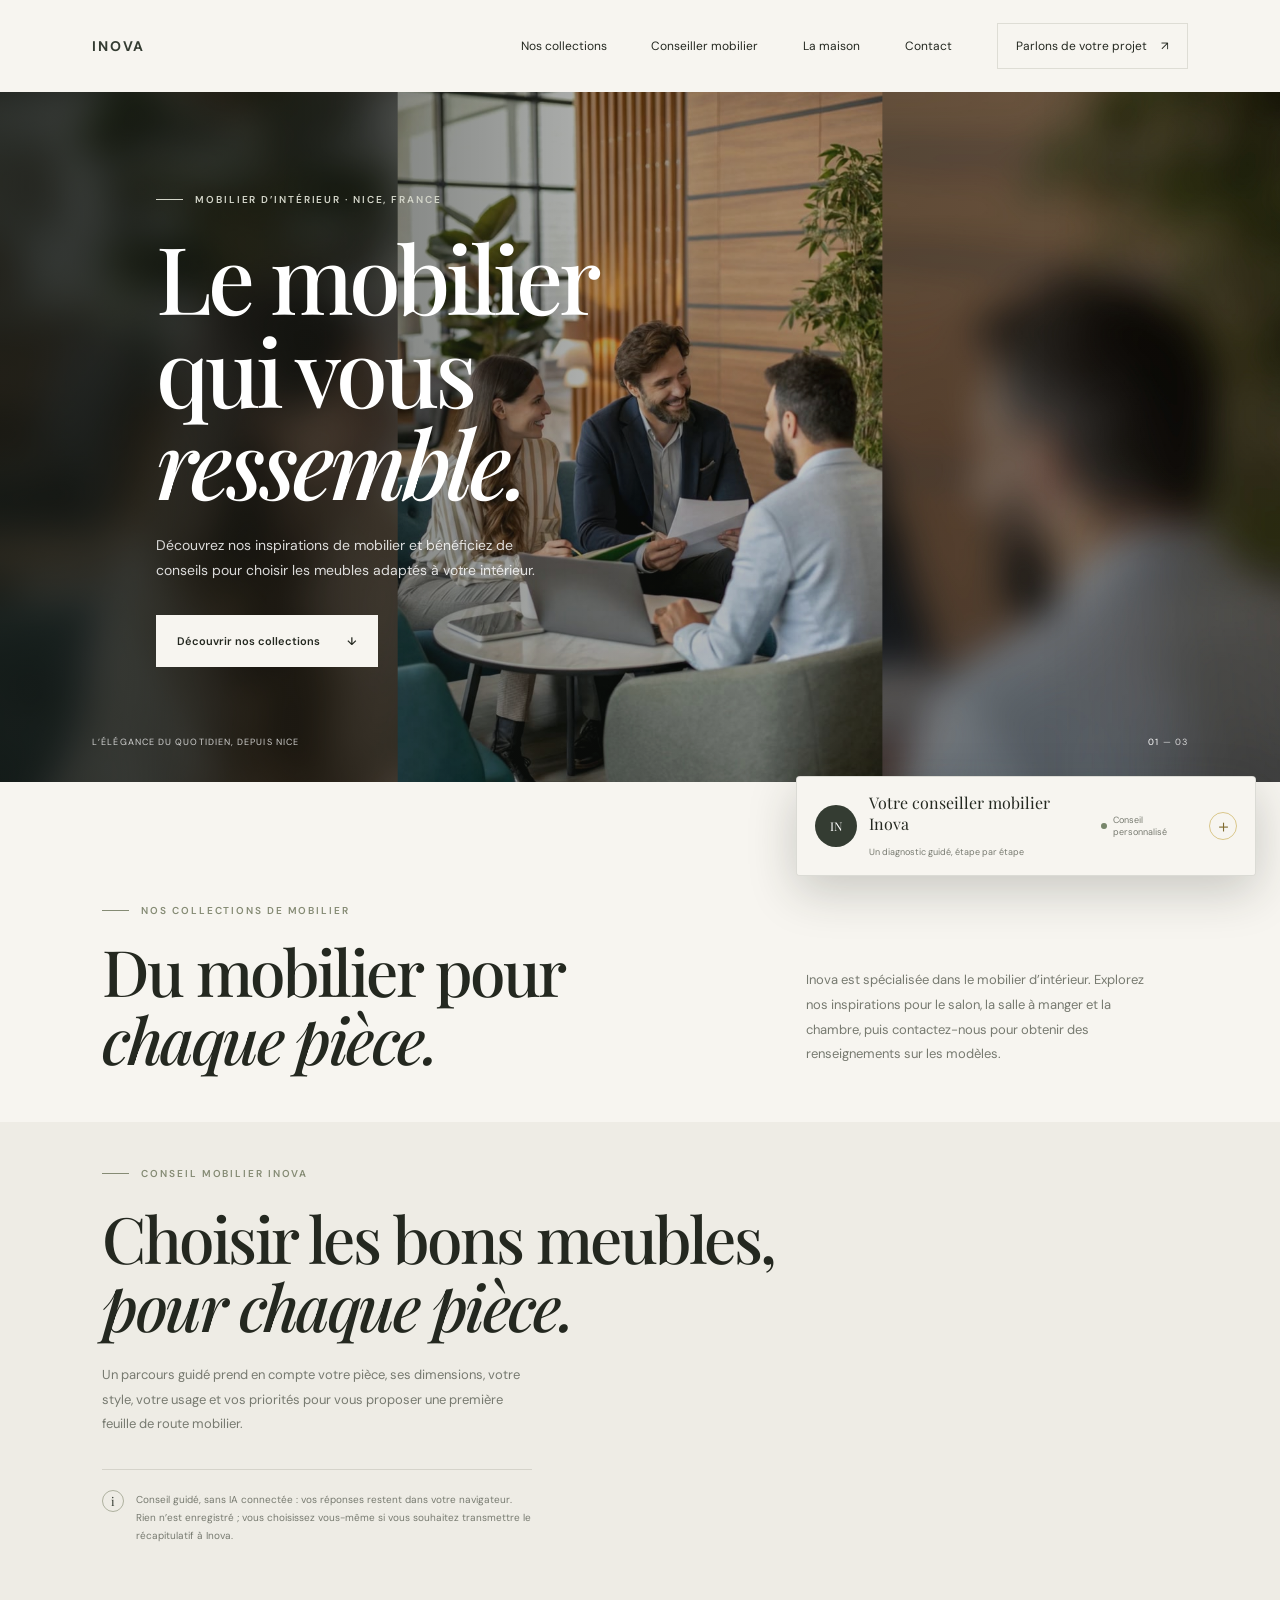
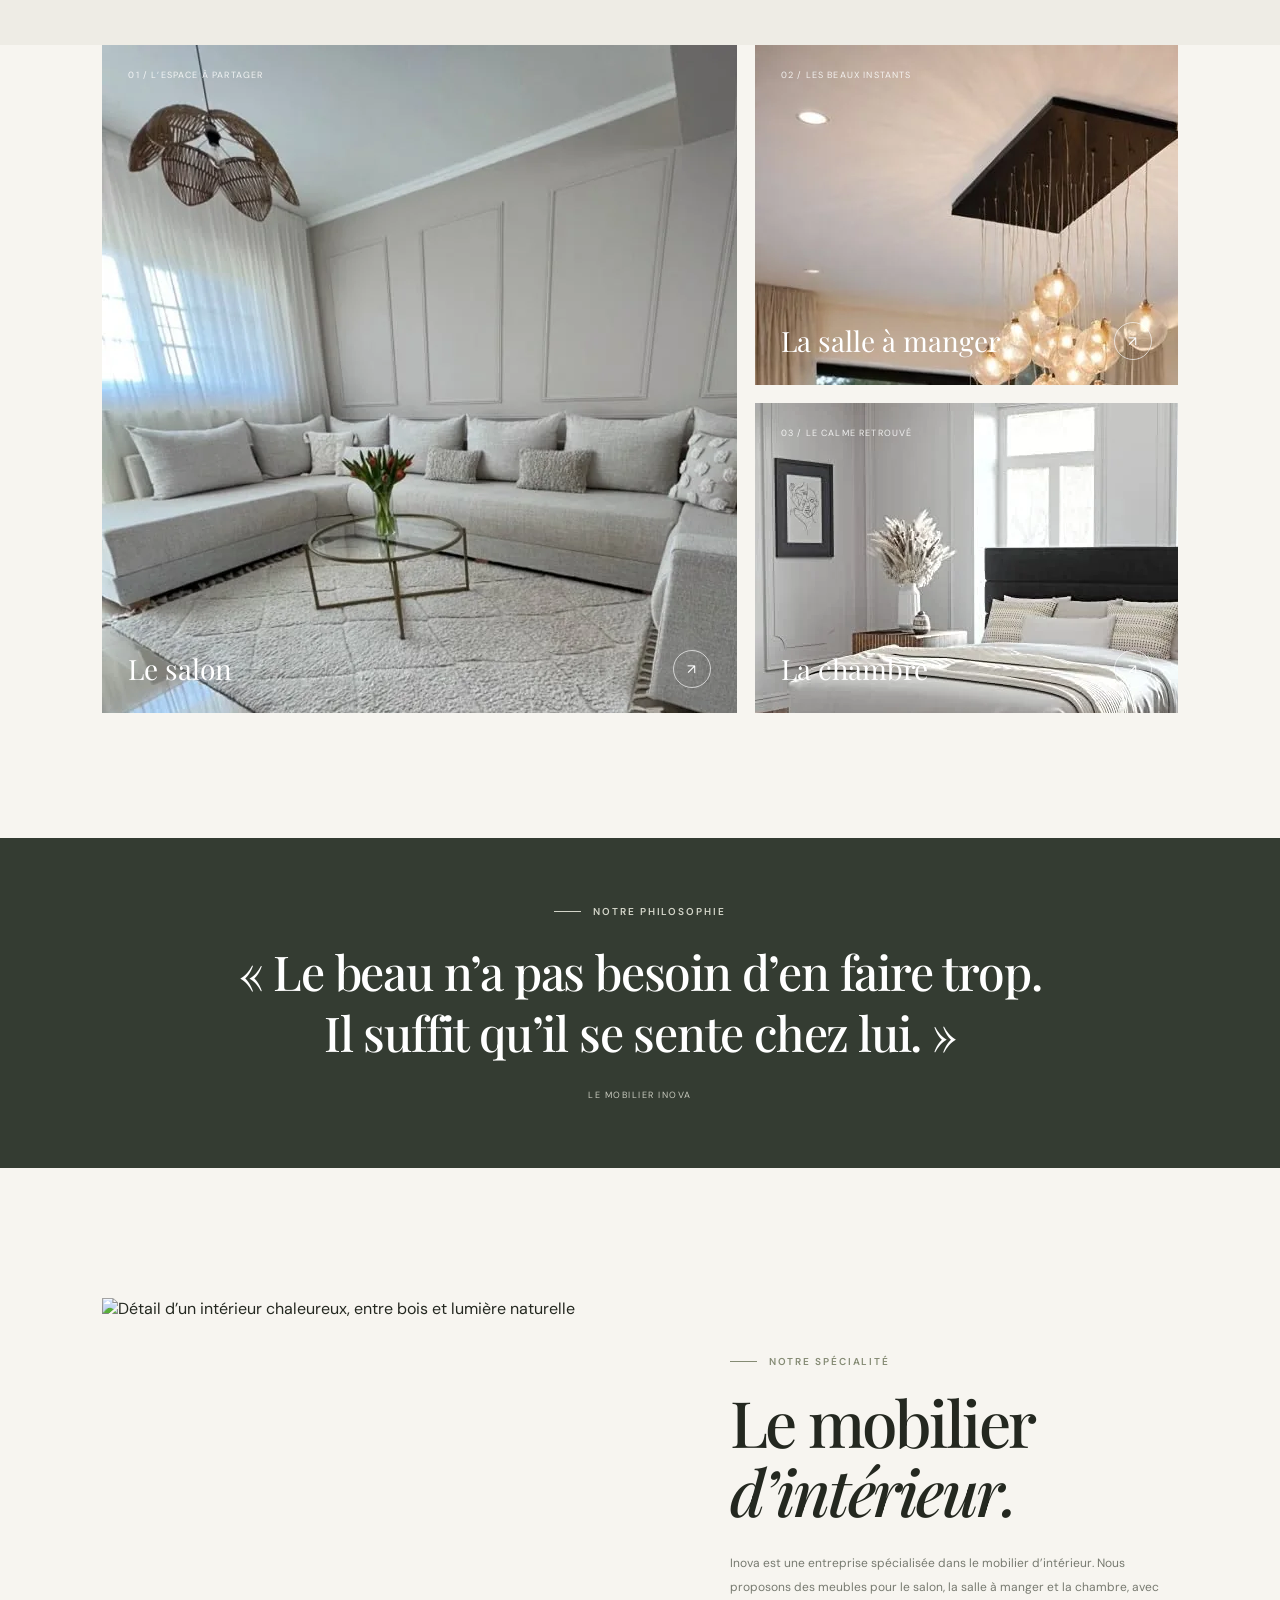
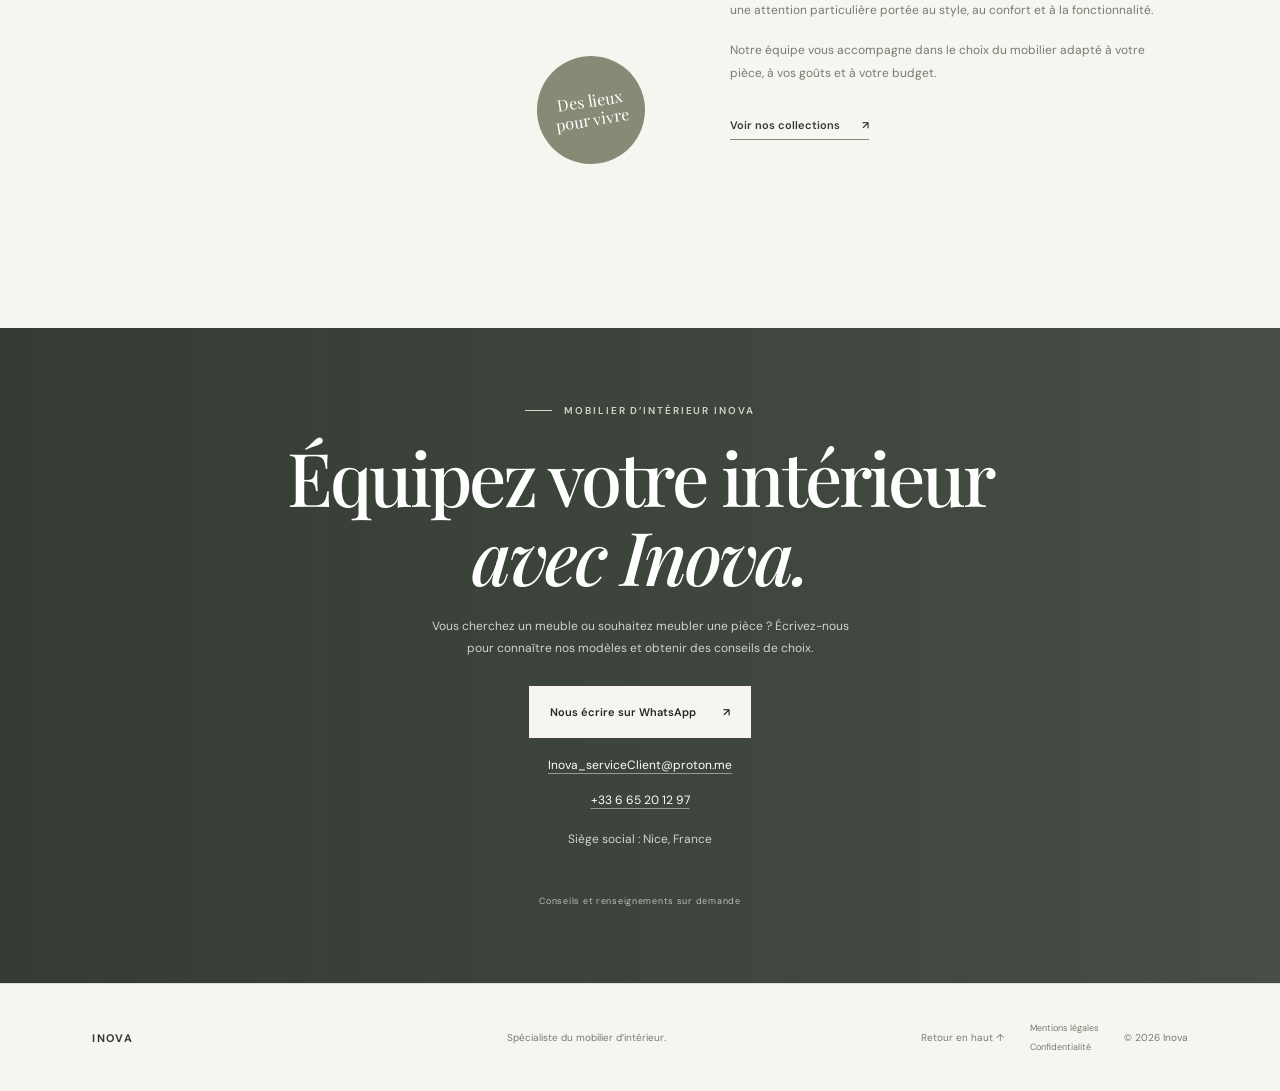
==== commit a15e3369: "Add files via upload" ====
--- a/index.html
+++ b/index.html
@@ -46,7 +46,7 @@
 
     <main>
       <section class="hero" id="accueil">
-        <div class="hero-image" role="img" aria-label="Salon lumineux aux matières naturelles"></div>
+        <div class="hero-image" role="img" aria-label="Rendez-vous conseil autour du mobilier entre des clients et l’équipe Inova"></div>
         <div class="hero-shade"></div>
         <div class="hero-content">
           <p class="eyebrow eyebrow-light"><span></span> Mobilier d’intérieur · Nice, France</p>
@@ -222,8 +222,8 @@
       <section class="collection section-wrap" aria-label="Nos inspirations">
         <a class="collection-card collection-card-large" href="categorie.html?category=salon">
           <img
-            src="https://images.unsplash.com/photo-1600210492486-724fe5c67fb0?auto=format&fit=crop&w=1400&q=85"
-            alt="Salon contemporain aux tons chauds et naturels"
+            src="images/categories/salon.webp"
+            alt="Canapé d’angle clair et tapis à franges dans un salon lumineux"
             loading="lazy"
           />
           <span class="card-number">01 / L’espace à partager</span>
@@ -231,8 +231,8 @@
         </a>
         <a class="collection-card collection-card-tall" href="categorie.html?category=salle-a-manger">
           <img
-            src="https://images.unsplash.com/photo-1600607687939-ce8a6c25118c?auto=format&fit=crop&w=1000&q=85"
-            alt="Salle à manger élégante baignée de lumière"
+            src="images/categories/salle-a-manger.webp"
+            alt="Table de salle à manger sombre entourée de chaises claires"
             loading="lazy"
           />
           <span class="card-number">02 / Les beaux instants</span>
@@ -240,8 +240,8 @@
         </a>
         <a class="collection-card collection-card-wide" href="categorie.html?category=chambre">
           <img
-            src="https://images.unsplash.com/photo-1616486338812-3dadae4b4ace?auto=format&fit=crop&w=1400&q=85"
-            alt="Chambre paisible décorée dans des tons naturels"
+            src="images/categories/chambre.webp"
+            alt="Lit double noir dans une chambre lumineuse aux tons neutres"
             loading="lazy"
           />
           <span class="card-number">03 / Le calme retrouvé</span>
--- a/styles.css
+++ b/styles.css
@@ -281,23 +281,10 @@
   color: #fff;
 }
 
-.collection-card::after {
+.collection-image-placeholder {
   position: absolute;
-  z-index: 0;
-  background: linear-gradient(180deg, transparent 42%, rgb(22 27 22 / 57%) 100%);
-  content: "";
   inset: 0;
-}
-
-.collection-card img {
-  width: 100%;
-  height: 100%;
-  object-fit: cover;
-  transition: transform 650ms cubic-bezier(0.2, 0.7, 0.2, 1);
-}
-
-.collection-card:hover img {
-  transform: scale(1.045);
+  background: linear-gradient(145deg, #77796e, #454b40);
 }
 
 .collection-card-large {
@@ -859,29 +846,59 @@
 
 .product-image-wrap {
   position: relative;
-  overflow: hidden;
-  background: #e8e5dc;
-}
-
-.product-image-wrap > img {
-  display: block;
+}
+
+.product-image-placeholder {
+  display: grid;
   width: 100%;
   min-height: 430px;
   max-height: 650px;
   aspect-ratio: 0.95;
+  place-items: center;
+  background: linear-gradient(145deg, #e6e2d9, #d5d0c4);
+}
+
+.product-image-gallery {
+  display: flex;
+  align-items: center;
+  flex-direction: column;
+  width: 100%;
+  gap: 12px;
+}
+
+.product-gallery-main-image {
+  display: block;
+  width: auto;
+  max-width: 100%;
+  max-height: 540px;
+  height: auto;
+  margin-inline: auto;
+  object-fit: contain;
+}
+
+.product-image-thumbnails {
+  display: grid;
+  grid-template-columns: repeat(4, minmax(0, 1fr));
+  gap: 10px;
+}
+
+.product-image-thumbnail {
+  overflow: hidden;
+  padding: 0;
+  border: 1px solid transparent;
+  background: #e8e5dc;
+  cursor: pointer;
+}
+
+.product-image-thumbnail[aria-pressed="true"] {
+  border-color: var(--green);
+}
+
+.product-image-thumbnail > img {
+  display: block;
+  width: 100%;
+  aspect-ratio: 1;
   object-fit: cover;
-}
-
-.product-image-label {
-  position: absolute;
-  bottom: 20px;
-  left: 20px;
-  padding: 10px 13px;
-  background: var(--paper);
-  color: var(--ink);
-  font-size: 9px;
-  letter-spacing: 0.12em;
-  text-transform: uppercase;
 }
 
 .product-info {
@@ -1009,26 +1026,51 @@
   min-width: 0;
 }
 
-.related-product img {
+.related-image-placeholder {
+  display: grid;
+  width: 100%;
+  aspect-ratio: 1.1;
+  place-items: center;
+  background: linear-gradient(145deg, #e6e2d9, #d5d0c4);
+}
+
+.related-product > img {
   display: block;
   width: 100%;
   aspect-ratio: 1.1;
-  background: #e8e5dc;
   object-fit: cover;
-  transition: opacity 180ms ease;
-}
-
-.related-product:hover img {
-  opacity: 0.85;
-}
-
-.related-product span {
+}
+
+.related-product > span:not(:first-child) {
   display: block;
   padding-top: 11px;
   font-family: var(--serif);
   font-size: 16px;
 }
 
+.image-magnifier {
+  position: fixed;
+  z-index: 20;
+  width: 176px;
+  height: 176px;
+  border: 3px solid #fff;
+  border-radius: 50%;
+  background-color: var(--paper);
+  background-repeat: no-repeat;
+  box-shadow: 0 5px 24px rgb(0 0 0 / 24%);
+  pointer-events: none;
+}
+
+.image-magnifier[hidden] {
+  display: none;
+}
+
+@media (hover: hover) and (pointer: fine) {
+  .image-zoomable {
+    cursor: zoom-in;
+  }
+}
+
 @media (max-width: 800px) {
   .product-detail {
     padding-top: 30px;
@@ -1040,8 +1082,12 @@
     gap: 35px;
   }
 
-  .product-image-wrap > img {
+  .product-image-placeholder {
     min-height: 360px;
+  }
+
+  .product-gallery-main-image {
+    max-height: 65vh;
   }
 
   .related-products {
@@ -1064,7 +1110,7 @@
     gap: 25px;
   }
 
-  .product-image-wrap > img {
+  .product-image-placeholder {
     min-height: 0;
     max-height: none;
     aspect-ratio: 0.95;
@@ -1524,18 +1570,24 @@
   min-width: 0;
 }
 
-.inspiration-image-link {
+.inspiration-product-link {
   display: block;
-  overflow: hidden;
-  background: #e8e5dc;
-}
-
-.inspiration-image-link > img {
+  color: inherit;
+}
+
+.inspiration-image-placeholder,
+.inspiration-product-image {
   display: block;
   width: 100%;
   aspect-ratio: 0.94;
-  background: #e8e5dc;
+  background: linear-gradient(145deg, #e6e2d9, #d5d0c4);
   object-fit: cover;
+}
+
+.inspiration-product-link:hover h2,
+.inspiration-product-link:focus-visible h2 {
+  text-decoration: underline;
+  text-underline-offset: 3px;
 }
 
 .inspiration-details {
@@ -1546,6 +1598,20 @@
   padding-top: 15px;
 }
 
+.details-link {
+  flex: 0 0 auto;
+  color: var(--muted);
+  font-size: 10px;
+  text-align: right;
+  text-underline-offset: 3px;
+}
+
+.inspiration-product-link:hover .details-link,
+.inspiration-product-link:focus-visible .details-link {
+  color: var(--ink);
+  text-decoration: underline;
+}
+
 .inspiration-reference {
   margin: 0 0 7px;
   color: var(--muted);
@@ -1557,6 +1623,14 @@
 .inspiration-details h2 {
   font-size: 18px;
   letter-spacing: -0.015em;
+}
+
+.inspiration-actions {
+  display: flex;
+  align-items: flex-start;
+  justify-content: flex-end;
+  gap: 12px;
+  padding-top: 10px;
 }
 
 .inspiration-link {
@@ -1744,6 +1818,10 @@
     padding-top: 10px;
   }
 
+  .inspiration-actions {
+    gap: 8px;
+  }
+
   .inspiration-details h2 {
     font-size: 15px;
   }
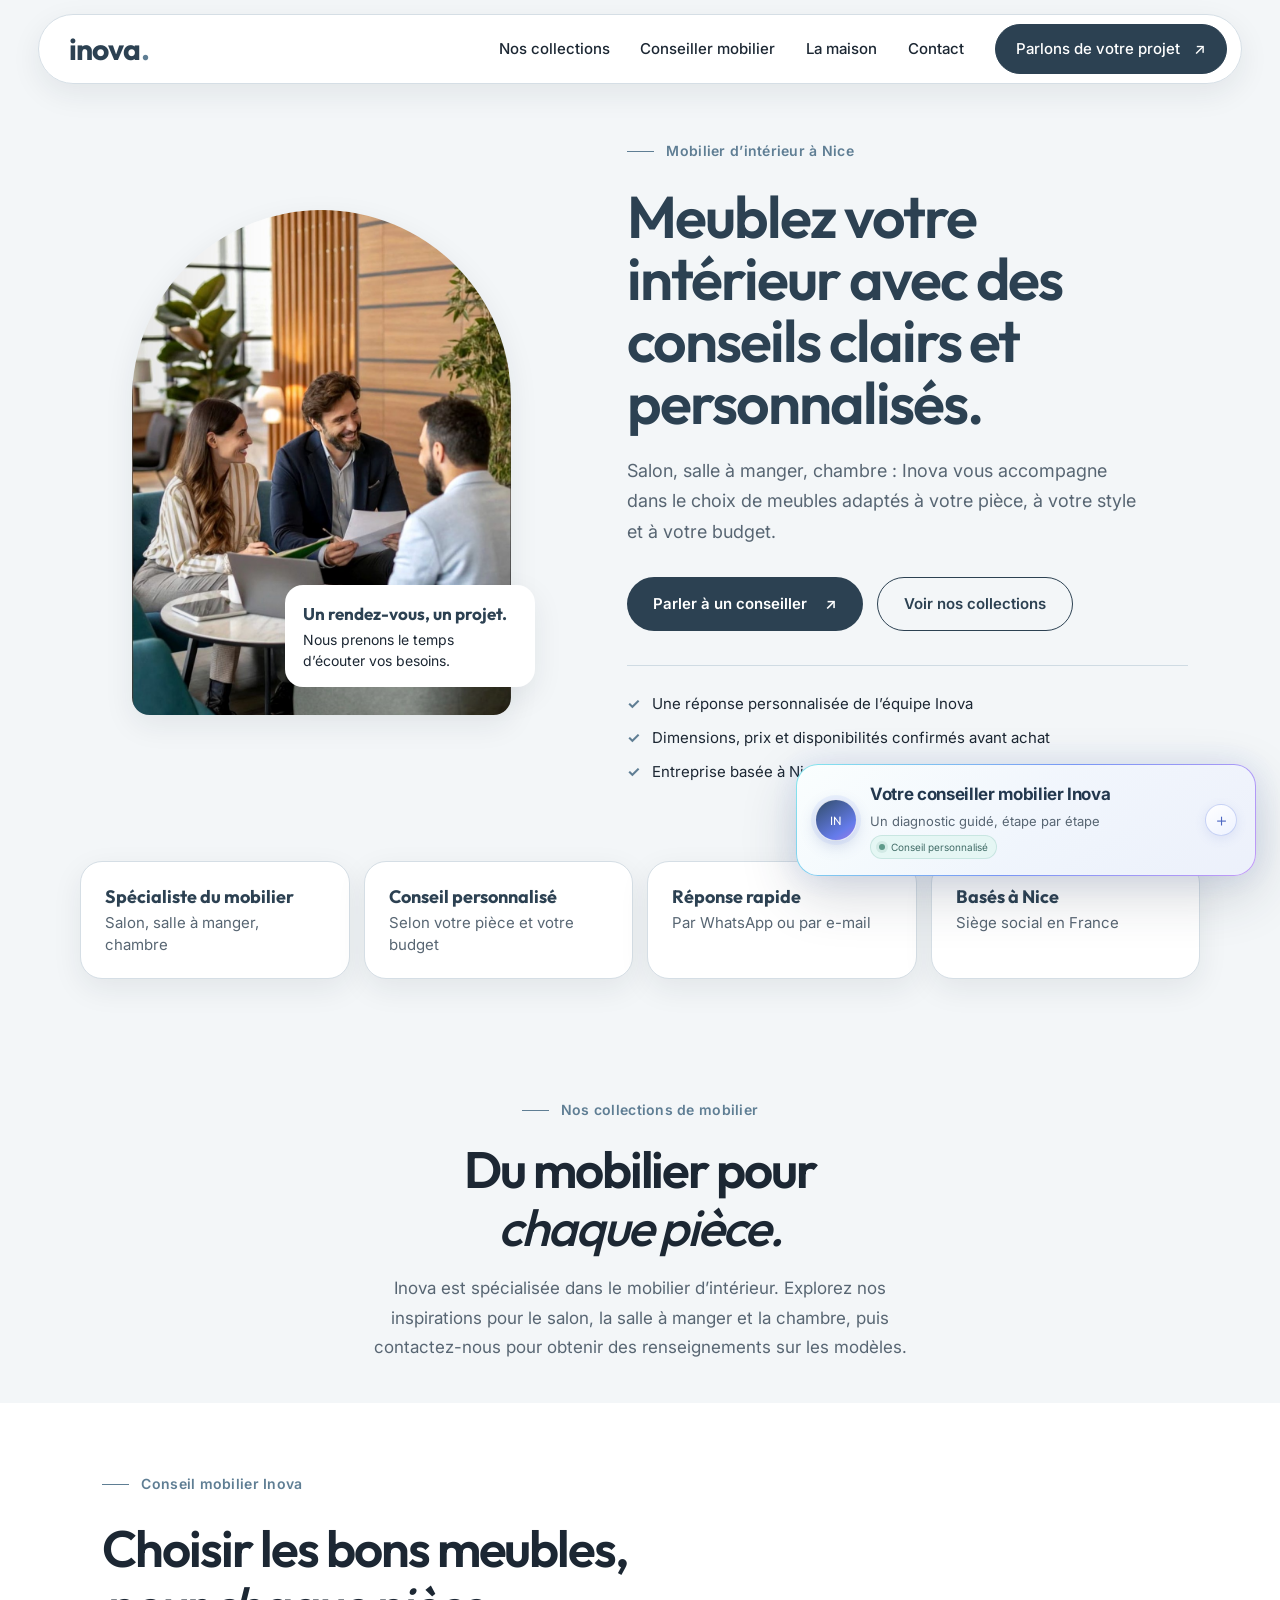
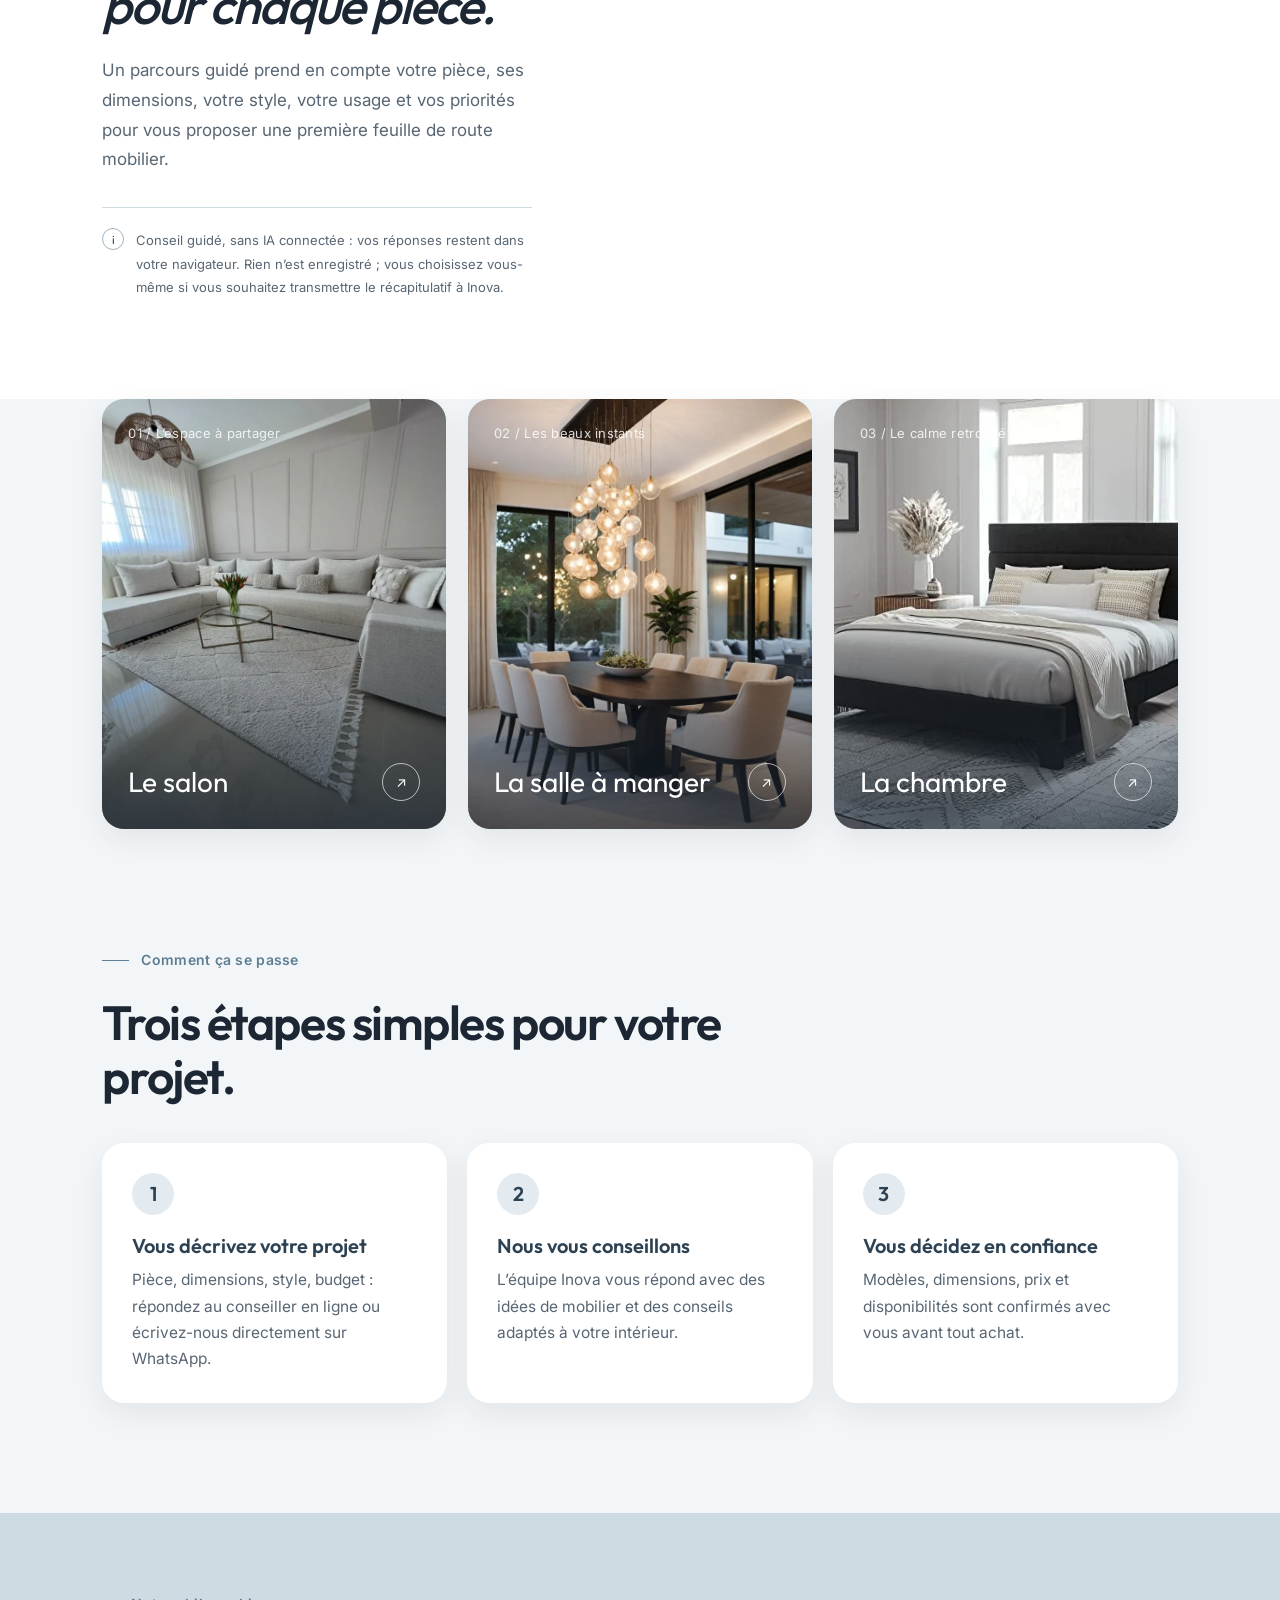
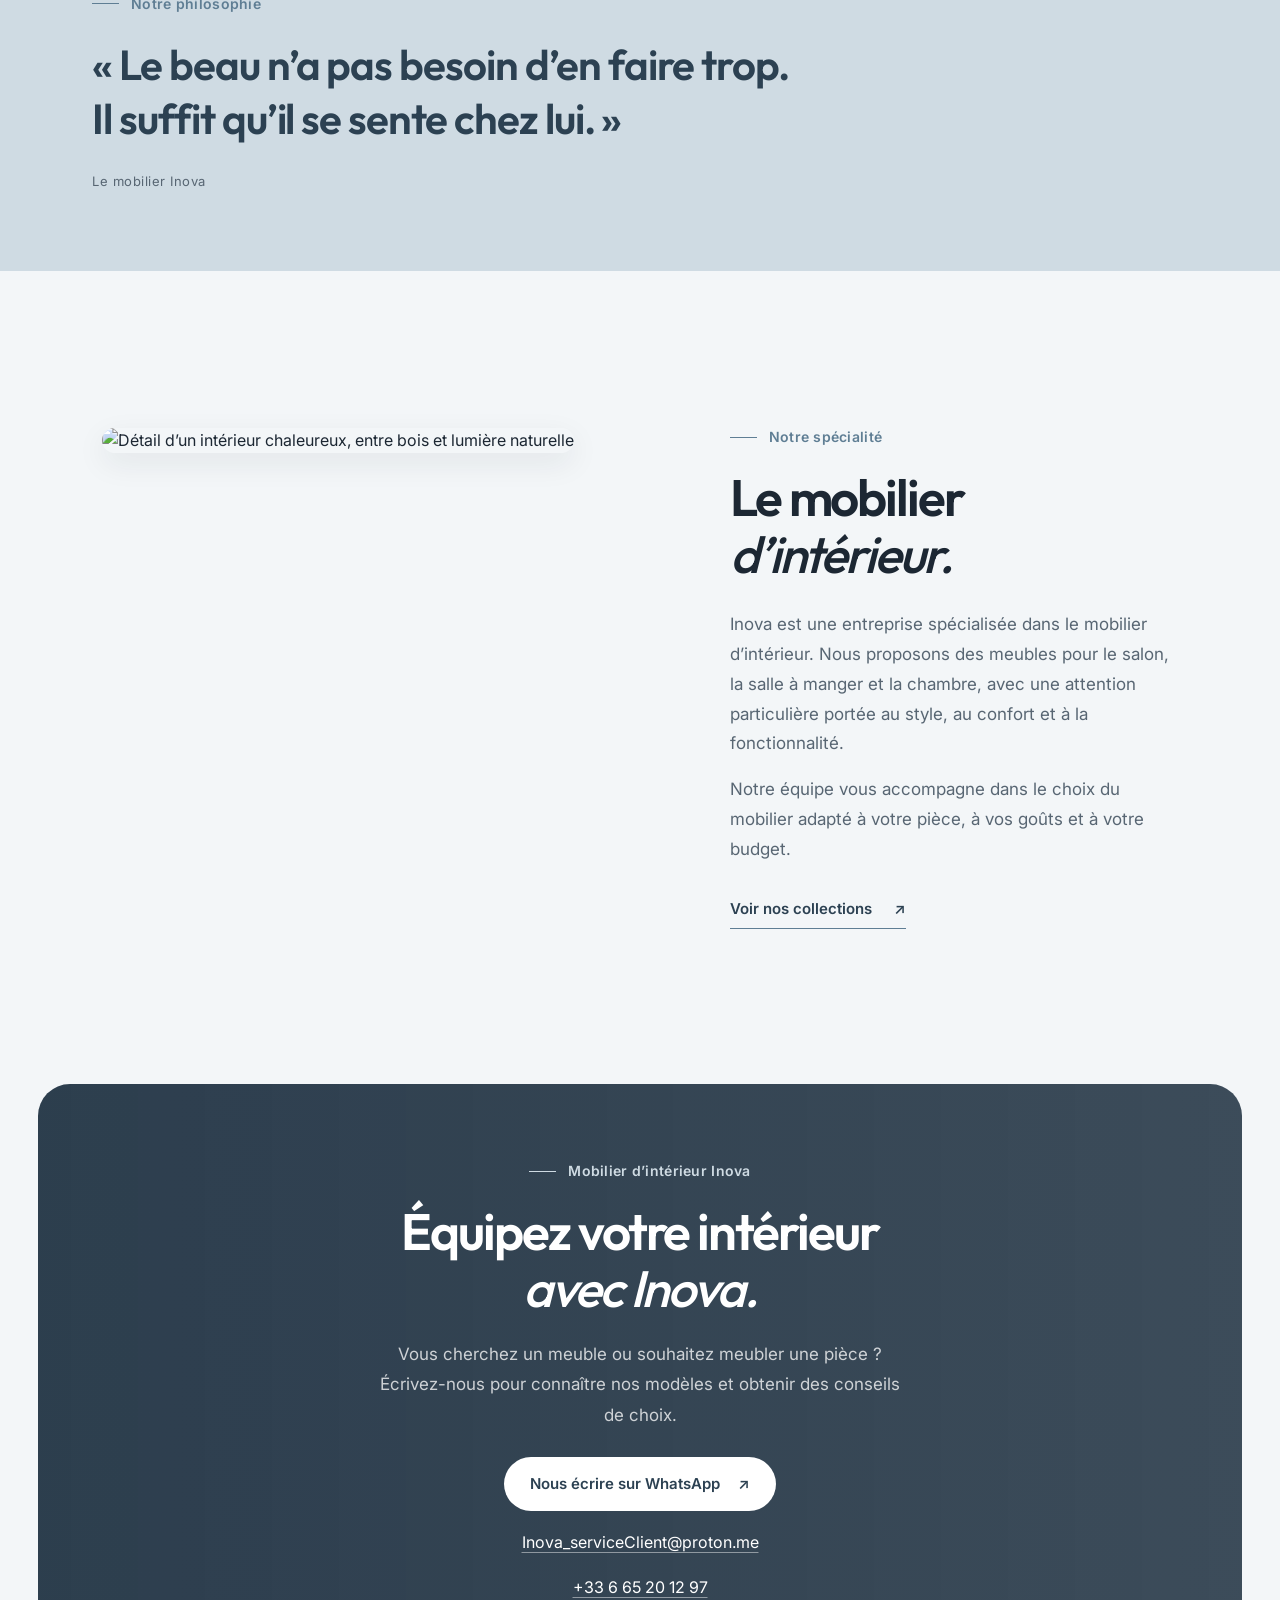
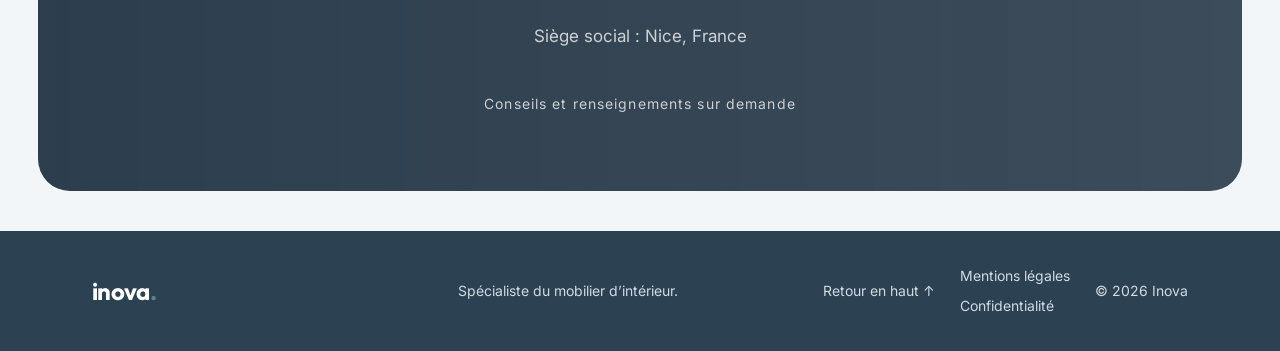
==== commit 0a68645b: "Add files via upload" ====
--- a/index.html
+++ b/index.html
@@ -1,322 +1,348 @@
-<!doctype html>
-<html lang="fr">
-  <head>
-    <meta charset="UTF-8" />
-    <meta name="viewport" content="width=device-width, initial-scale=1.0" />
-    <meta
-      name="description"
-      content="Inova est spécialisée dans le mobilier d’intérieur et basée à Nice, en France. Découvrez nos meubles pour le salon, la salle à manger et la chambre."
-    />
-    <meta name="theme-color" content="#f7f5f0" />
-    <title>Inova — Mobilier et conseil à Nice</title>
-    <link rel="preconnect" href="https://fonts.googleapis.com" />
-    <link rel="preconnect" href="https://fonts.gstatic.com" crossorigin />
-    <link
-      href="https://fonts.googleapis.com/css2?family=DM+Sans:wght@400;500;600;700&family=Playfair+Display:wght@500;600;700&display=swap"
-      rel="stylesheet"
-    />
-    <link rel="stylesheet" href="styles.css" />
-    <script src="script.js" defer></script>
-  </head>
-  <body>
-    <header class="site-header">
-      <a class="brand" href="#accueil" aria-label="Inova, accueil">
-        <span class="brand-name"><strong>inova</strong></span>
-      </a>
-
-      <button
-        class="menu-toggle"
-        type="button"
-        aria-expanded="false"
-        aria-controls="site-nav"
-        aria-label="Ouvrir le menu"
-      >
-        <span></span>
-        <span></span>
-      </button>
-
-      <nav class="site-nav" id="site-nav" aria-label="Navigation principale">
-        <a href="#univers">Nos collections</a>
-        <a href="#assistant">Conseiller mobilier</a>
-        <a href="#maison">La maison</a>
-        <a href="#contact">Contact</a>
-        <a class="nav-cta" href="#contact">Parlons de votre projet <span aria-hidden="true">↗</span></a>
-      </nav>
-    </header>
-
-    <main>
-      <section class="hero" id="accueil">
-        <div class="hero-image" role="img" aria-label="Rendez-vous conseil autour du mobilier entre des clients et l’équipe Inova"></div>
-        <div class="hero-shade"></div>
-        <div class="hero-content">
-          <p class="eyebrow eyebrow-light"><span></span> Mobilier d’intérieur · Nice, France</p>
-          <h1>Le mobilier<br />qui vous <em>ressemble.</em></h1>
-          <p class="hero-copy">
-            Découvrez nos inspirations de mobilier et bénéficiez de conseils
-            pour choisir les meubles adaptés à votre intérieur.
-          </p>
-          <a class="button button-light" href="#univers">Découvrir nos collections <span aria-hidden="true">↓</span></a>
-        </div>
-        <p class="hero-note">L’élégance du quotidien, depuis Nice</p>
-        <div class="hero-index"><span>01</span> — 03</div>
-      </section>
-
-      <section class="intro section-wrap" id="univers">
-        <div class="section-heading">
-          <p class="eyebrow"><span></span> Nos collections de mobilier</p>
-          <h2>Du mobilier pour<br /><em>chaque pièce.</em></h2>
-        </div>
-        <p class="intro-copy">
-          Inova est spécialisée dans le mobilier d’intérieur. Explorez nos
-          inspirations pour le salon, la salle à manger et la chambre, puis
-          contactez-nous pour obtenir des renseignements sur les modèles.
-        </p>
-      </section>
-
-      <section class="advisor-section" id="assistant">
-        <div class="advisor-inner section-wrap">
-          <div class="advisor-intro">
-            <p class="eyebrow"><span></span> Conseil mobilier Inova</p>
-            <h2>Choisir les bons meubles,<br /><em>pour chaque pièce.</em></h2>
-            <p>
-              Un parcours guidé prend en compte votre pièce, ses dimensions,
-              votre style, votre usage et vos priorités pour vous proposer
-              une première feuille de route mobilier.
-            </p>
-            <div class="advisor-note">
-              <span class="advisor-note-mark" aria-hidden="true">i</span>
-              <p>
-                Conseil guidé, sans IA connectée : vos réponses restent dans
-                votre navigateur. Rien n’est enregistré ; vous choisissez
-                vous-même si vous souhaitez transmettre le récapitulatif à Inova.
-              </p>
-            </div>
-          </div>
-
-          <div class="advisor-panel">
-            <button
-              class="advisor-panel-heading"
-              id="advisor-toggle"
-              type="button"
-              aria-expanded="false"
-              aria-controls="advisor-content"
-            >
-              <span class="advisor-avatar" aria-hidden="true">IN</span>
-              <div>
-                <p>Votre conseiller mobilier Inova</p>
-                <span>Un diagnostic guidé, étape par étape</span>
-              </div>
-              <span class="advisor-status"><span></span> Conseil personnalisé</span>
-              <span class="advisor-toggle-icon" aria-hidden="true">＋</span>
-            </button>
-
-            <div class="advisor-content" id="advisor-content" hidden>
-              <form class="advisor-form" id="advisor-form">
-              <label>
-                Quelle pièce souhaitez-vous meubler ?
-                <select name="room" required>
-                  <option value="">Choisir une pièce</option>
-                  <option value="salon">Salon</option>
-                  <option value="salle-a-manger">Salle à manger</option>
-                  <option value="chambre">Chambre</option>
-                  <option value="entree">Entrée ou autre espace</option>
-                </select>
-              </label>
-
-              <fieldset class="advisor-dimensions">
-                <legend>Quelles sont ses dimensions ? <span>(facultatif)</span></legend>
-                <label>
-                  Largeur en mètres
-                  <input name="width" type="number" min="1" max="30" step="0.1" inputmode="decimal" placeholder="Ex. 4,2" />
-                </label>
-                <label>
-                  Longueur en mètres
-                  <input name="length" type="number" min="1" max="30" step="0.1" inputmode="decimal" placeholder="Ex. 5,0" />
-                </label>
-              </fieldset>
-
-              <label>
-                Quel style vous attire ?
-                <select name="style" required>
-                  <option value="">Choisir un style</option>
-                  <option value="naturel">Naturel et apaisant</option>
-                  <option value="contemporain">Contemporain et épuré</option>
-                  <option value="chaleureux">Chaleureux et convivial</option>
-                  <option value="elegant">Élégant et intemporel</option>
-                  <option value="indecis">Je ne sais pas encore</option>
-                </select>
-              </label>
-
-              <label>
-                Quel budget prévoyez-vous ?
-                <select name="budget" required>
-                  <option value="">Choisir une fourchette</option>
-                  <option value="economique">Budget maîtrisé</option>
-                  <option value="modere">Budget intermédiaire</option>
-                  <option value="confort">Budget confort</option>
-                  <option value="flexible">Budget flexible</option>
-                  <option value="a-definir">Budget à définir</option>
-                </select>
-              </label>
-
-              <label>
-                Quelle est votre priorité ?
-                <select name="priority" required>
-                  <option value="">Choisir une priorité</option>
-                  <option value="optimiser">Trouver le mobilier adapté à mes dimensions</option>
-                  <option value="meubler">Choisir les meubles essentiels</option>
-                  <option value="ambiance">Coordonner meubles, couleurs et matières</option>
-                  <option value="complet">Équiper toute la pièce</option>
-                </select>
-              </label>
-
-              <label>
-                Comment la pièce sera-t-elle utilisée ?
-                <select name="usage" required>
-                  <option value="">Choisir un usage</option>
-                  <option value="quotidien">Tous les jours</option>
-                  <option value="reception">Recevoir famille et amis</option>
-                  <option value="occasionnel">De temps en temps</option>
-                </select>
-              </label>
-
-              <label>
-                Que souhaitez-vous faire du mobilier existant ?
-                <select name="furniture" required>
-                  <option value="">Choisir une option</option>
-                  <option value="conserver">Garder certains meubles</option>
-                  <option value="remplacer">En remplacer plusieurs</option>
-                  <option value="repartir">Aménager la pièce de zéro</option>
-                </select>
-              </label>
-
-              <button class="button advisor-submit" type="submit">
-                Créer ma feuille de route <span aria-hidden="true">↗</span>
-              </button>
-              <p class="advisor-error" id="advisor-error" role="alert" hidden>
-                Vérifiez vos réponses. Pour les dimensions, indiquez largeur et longueur entre 1 et 30 mètres, ou laissez les deux champs vides.
-              </p>
-              </form>
-
-              <section
-                class="advisor-result"
-                id="advisor-result"
-                aria-live="polite"
-                aria-labelledby="advisor-result-title"
-                hidden
-              >
-                <p class="eyebrow"><span></span> Votre feuille de route mobilier</p>
-                <h3 id="advisor-result-title"></h3>
-                <p id="advisor-result-summary"></p>
-                <ul id="advisor-result-tips"></ul>
-                <a class="button advisor-result-contact" id="advisor-result-contact" href="#contact">
-                  Continuer avec Inova <span aria-hidden="true">↗</span>
-                </a>
-                <button class="advisor-restart" id="advisor-restart" type="button">Modifier mes réponses</button>
-              </section>
-            </div>
-          </div>
-        </div>
-      </section>
-
-      <section class="collection section-wrap" aria-label="Nos inspirations">
-        <a class="collection-card collection-card-large" href="categorie.html?category=salon">
-          <img
-            src="images/categories/salon.webp"
-            alt="Canapé d’angle clair et tapis à franges dans un salon lumineux"
-            loading="lazy"
-          />
-          <span class="card-number">01 / L’espace à partager</span>
-          <span class="card-caption"><span>Le salon</span><span class="card-arrow" aria-hidden="true">↗</span></span>
-        </a>
-        <a class="collection-card collection-card-tall" href="categorie.html?category=salle-a-manger">
-          <img
-            src="images/categories/salle-a-manger.webp"
-            alt="Table de salle à manger sombre entourée de chaises claires"
-            loading="lazy"
-          />
-          <span class="card-number">02 / Les beaux instants</span>
-          <span class="card-caption"><span>La salle à manger</span><span class="card-arrow" aria-hidden="true">↗</span></span>
-        </a>
-        <a class="collection-card collection-card-wide" href="categorie.html?category=chambre">
-          <img
-            src="images/categories/chambre.webp"
-            alt="Lit double noir dans une chambre lumineuse aux tons neutres"
-            loading="lazy"
-          />
-          <span class="card-number">03 / Le calme retrouvé</span>
-          <span class="card-caption"><span>La chambre</span><span class="card-arrow" aria-hidden="true">↗</span></span>
-        </a>
-      </section>
-
-      <section class="quote-band">
-        <p class="eyebrow eyebrow-light"><span></span> Notre philosophie</p>
-        <blockquote>« Le beau n’a pas besoin d’en faire trop.<br />Il suffit qu’il se sente chez lui. »</blockquote>
-        <span class="quote-signature">Le mobilier Inova</span>
-      </section>
-
-      <section class="about section-wrap" id="maison">
-        <div class="about-image">
-          <img
-            src="https://images.unsplash.com/photo-1600607687920-4e2a09cf159d?auto=format&fit=crop&w=1200&q=85"
-            alt="Détail d’un intérieur chaleureux, entre bois et lumière naturelle"
-            loading="lazy"
-          />
-          <span class="image-stamp">Des lieux<br />pour vivre</span>
-        </div>
-        <div class="about-content">
-          <p class="eyebrow"><span></span> Notre spécialité</p>
-          <h2>Le mobilier<br /><em>d’intérieur.</em></h2>
-          <p>
-            Inova est une entreprise spécialisée dans le mobilier d’intérieur.
-            Nous proposons des meubles pour le salon, la salle à manger et la
-            chambre, avec une attention particulière portée au style, au confort
-            et à la fonctionnalité.
-          </p>
-          <p>
-            Notre équipe vous accompagne dans le choix du mobilier adapté à
-            votre pièce, à vos goûts et à votre budget.
-          </p>
-          <a class="text-link" href="#univers">Voir nos collections <span aria-hidden="true">↗</span></a>
-        </div>
-      </section>
-
-      <section class="contact" id="contact">
-        <div class="contact-inner">
-          <p class="eyebrow eyebrow-light"><span></span> Mobilier d’intérieur Inova</p>
-          <h2>Équipez votre intérieur<br /><em>avec Inova.</em></h2>
-          <p>Vous cherchez un meuble ou souhaitez meubler une pièce ? Écrivez-nous pour connaître nos modèles et obtenir des conseils de choix.</p>
-          <a
-            class="button button-light"
-            href="https://wa.me/33665201297?text=Bonjour%20Inova%2C%20je%20cherche%20du%20mobilier%20d'int%C3%A9rieur%20et%20souhaite%20%C3%AAtre%20renseign%C3%A9(e)."
-            target="_blank"
-            rel="noreferrer"
-          >
-            Nous écrire sur WhatsApp <span aria-hidden="true">↗</span>
-          </a>
-          <a class="contact-email" href="mailto:Inova_serviceClient@proton.me">
-            Inova_serviceClient@proton.me
-          </a>
-          <a class="contact-email" href="tel:+33665201297">+33 6 65 20 12 97</a>
-          <p class="contact-address">
-            Siège social : Nice, France
-          </p>
-          <span class="contact-note">Conseils et renseignements sur demande</span>
-        </div>
-      </section>
-    </main>
-
-    <footer class="site-footer">
-      <a class="brand footer-brand" href="#accueil">
-        <span class="brand-name"><strong>inova</strong></span>
-      </a>
-      <p>Spécialiste du mobilier d’intérieur.</p>
-      <a href="#accueil" class="back-to-top">Retour en haut ↑</a>
-      <nav class="footer-legal" aria-label="Informations juridiques">
-        <a href="mentions-legales.html">Mentions légales</a>
-        <a href="confidentialite.html">Confidentialité</a>
-      </nav>
-      <span class="copyright">© <span id="year"></span> Inova</span>
-    </footer>
-  </body>
-</html>
+<!doctype html>
+<html lang="fr">
+  <head>
+    <meta charset="UTF-8" />
+    <meta name="viewport" content="width=device-width, initial-scale=1.0" />
+    <meta
+      name="description"
+      content="Inova est spécialisée dans le mobilier d’intérieur et basée à Nice, en France. Découvrez nos meubles pour le salon, la salle à manger et la chambre."
+    />
+    <meta name="theme-color" content="#f3f6f8" />
+    <title>Inova — Mobilier et conseil à Nice</title>
+    <link rel="preconnect" href="https://fonts.googleapis.com" />
+    <link rel="preconnect" href="https://fonts.gstatic.com" crossorigin />
+    <link
+      href="https://fonts.googleapis.com/css2?family=Inter:wght@400;500;600&family=Outfit:wght@500;600;700&display=swap"
+      rel="stylesheet"
+    />
+    <link rel="stylesheet" href="styles.css" />
+    <script src="script.js" defer></script>
+  </head>
+  <body>
+    <header class="site-header">
+      <a class="brand" href="#accueil" aria-label="Inova, accueil">
+        <span class="brand-name"><strong>inova</strong></span>
+      </a>
+
+      <button
+        class="menu-toggle"
+        type="button"
+        aria-expanded="false"
+        aria-controls="site-nav"
+        aria-label="Ouvrir le menu"
+      >
+        <span></span>
+        <span></span>
+      </button>
+
+      <nav class="site-nav" id="site-nav" aria-label="Navigation principale">
+        <a href="#univers">Nos collections</a>
+        <a href="#assistant">Conseiller mobilier</a>
+        <a href="#maison">La maison</a>
+        <a href="#contact">Contact</a>
+        <a class="nav-cta" href="#contact">Parlons de votre projet <span aria-hidden="true">↗</span></a>
+      </nav>
+    </header>
+
+    <main>
+      <section class="hero" id="accueil">
+        <div class="hero-text">
+          <p class="eyebrow"><span></span> Mobilier d’intérieur à Nice</p>
+          <h1>Meublez votre intérieur avec des conseils clairs et personnalisés.</h1>
+          <p class="hero-copy">
+            Salon, salle à manger, chambre : Inova vous accompagne dans le choix
+            de meubles adaptés à votre pièce, à votre style et à votre budget.
+          </p>
+          <div class="hero-actions">
+            <a class="button" href="https://wa.me/33665201297?text=Bonjour%20Inova%2C%20je%20cherche%20du%20mobilier%20d'int%C3%A9rieur%20et%20souhaite%20%C3%AAtre%20renseign%C3%A9(e)." target="_blank" rel="noreferrer">Parler à un conseiller <span aria-hidden="true">↗</span></a>
+            <a class="button button-ghost" href="#univers">Voir nos collections</a>
+          </div>
+          <ul class="hero-proof">
+            <li>Une réponse personnalisée de l’équipe Inova</li>
+            <li>Dimensions, prix et disponibilités confirmés avant achat</li>
+            <li>Entreprise basée à Nice, France</li>
+          </ul>
+        </div>
+        <figure class="hero-photo">
+          <img class="no-zoom" src="rendez-vous-clients.jpg" alt="Rendez-vous conseil entre des clients et un conseiller Inova autour d’une table" />
+          <figcaption><strong>Un rendez-vous, un projet.</strong>Nous prenons le temps d’écouter vos besoins.</figcaption>
+        </figure>
+      </section>
+
+      <section class="trust-bar" aria-label="Nos engagements">
+        <div><strong>Spécialiste du mobilier</strong><span>Salon, salle à manger, chambre</span></div>
+        <div><strong>Conseil personnalisé</strong><span>Selon votre pièce et votre budget</span></div>
+        <div><strong>Réponse rapide</strong><span>Par WhatsApp ou par e-mail</span></div>
+        <div><strong>Basés à Nice</strong><span>Siège social en France</span></div>
+      </section>
+
+      <section class="intro section-wrap" id="univers">
+        <div class="section-heading">
+          <p class="eyebrow"><span></span> Nos collections de mobilier</p>
+          <h2>Du mobilier pour<br /><em>chaque pièce.</em></h2>
+        </div>
+        <p class="intro-copy">
+          Inova est spécialisée dans le mobilier d’intérieur. Explorez nos
+          inspirations pour le salon, la salle à manger et la chambre, puis
+          contactez-nous pour obtenir des renseignements sur les modèles.
+        </p>
+      </section>
+
+      <section class="advisor-section" id="assistant">
+        <div class="advisor-inner section-wrap">
+          <div class="advisor-intro">
+            <p class="eyebrow"><span></span> Conseil mobilier Inova</p>
+            <h2>Choisir les bons meubles,<br /><em>pour chaque pièce.</em></h2>
+            <p>
+              Un parcours guidé prend en compte votre pièce, ses dimensions,
+              votre style, votre usage et vos priorités pour vous proposer
+              une première feuille de route mobilier.
+            </p>
+            <div class="advisor-note">
+              <span class="advisor-note-mark" aria-hidden="true">i</span>
+              <p>
+                Conseil guidé, sans IA connectée : vos réponses restent dans
+                votre navigateur. Rien n’est enregistré ; vous choisissez
+                vous-même si vous souhaitez transmettre le récapitulatif à Inova.
+              </p>
+            </div>
+          </div>
+
+          <div class="advisor-panel">
+            <button
+              class="advisor-panel-heading"
+              id="advisor-toggle"
+              type="button"
+              aria-expanded="false"
+              aria-controls="advisor-content"
+            >
+              <span class="advisor-avatar" aria-hidden="true">IN</span>
+              <div>
+                <p>Votre conseiller mobilier Inova</p>
+                <span>Un diagnostic guidé, étape par étape</span>
+              </div>
+              <span class="advisor-status"><span></span> Conseil personnalisé</span>
+              <span class="advisor-toggle-icon" aria-hidden="true">＋</span>
+            </button>
+
+            <div class="advisor-content" id="advisor-content" hidden>
+              <form class="advisor-form" id="advisor-form">
+              <label>
+                Quelle pièce souhaitez-vous meubler ?
+                <select name="room" required>
+                  <option value="">Choisir une pièce</option>
+                  <option value="salon">Salon</option>
+                  <option value="salle-a-manger">Salle à manger</option>
+                  <option value="chambre">Chambre</option>
+                  <option value="entree">Entrée ou autre espace</option>
+                </select>
+              </label>
+
+              <fieldset class="advisor-dimensions">
+                <legend>Quelles sont ses dimensions ? <span>(facultatif)</span></legend>
+                <label>
+                  Largeur en mètres
+                  <input name="width" type="number" min="1" max="30" step="0.1" inputmode="decimal" placeholder="Ex. 4,2" />
+                </label>
+                <label>
+                  Longueur en mètres
+                  <input name="length" type="number" min="1" max="30" step="0.1" inputmode="decimal" placeholder="Ex. 5,0" />
+                </label>
+              </fieldset>
+
+              <label>
+                Quel style vous attire ?
+                <select name="style" required>
+                  <option value="">Choisir un style</option>
+                  <option value="naturel">Naturel et apaisant</option>
+                  <option value="contemporain">Contemporain et épuré</option>
+                  <option value="chaleureux">Chaleureux et convivial</option>
+                  <option value="elegant">Élégant et intemporel</option>
+                  <option value="indecis">Je ne sais pas encore</option>
+                </select>
+              </label>
+
+              <label>
+                Quel budget prévoyez-vous ?
+                <select name="budget" required>
+                  <option value="">Choisir une fourchette</option>
+                  <option value="economique">Budget maîtrisé</option>
+                  <option value="modere">Budget intermédiaire</option>
+                  <option value="confort">Budget confort</option>
+                  <option value="flexible">Budget flexible</option>
+                  <option value="a-definir">Budget à définir</option>
+                </select>
+              </label>
+
+              <label>
+                Quelle est votre priorité ?
+                <select name="priority" required>
+                  <option value="">Choisir une priorité</option>
+                  <option value="optimiser">Trouver le mobilier adapté à mes dimensions</option>
+                  <option value="meubler">Choisir les meubles essentiels</option>
+                  <option value="ambiance">Coordonner meubles, couleurs et matières</option>
+                  <option value="complet">Équiper toute la pièce</option>
+                </select>
+              </label>
+
+              <label>
+                Comment la pièce sera-t-elle utilisée ?
+                <select name="usage" required>
+                  <option value="">Choisir un usage</option>
+                  <option value="quotidien">Tous les jours</option>
+                  <option value="reception">Recevoir famille et amis</option>
+                  <option value="occasionnel">De temps en temps</option>
+                </select>
+              </label>
+
+              <label>
+                Que souhaitez-vous faire du mobilier existant ?
+                <select name="furniture" required>
+                  <option value="">Choisir une option</option>
+                  <option value="conserver">Garder certains meubles</option>
+                  <option value="remplacer">En remplacer plusieurs</option>
+                  <option value="repartir">Aménager la pièce de zéro</option>
+                </select>
+              </label>
+
+              <button class="button advisor-submit" type="submit">
+                Créer ma feuille de route <span aria-hidden="true">↗</span>
+              </button>
+              <p class="advisor-error" id="advisor-error" role="alert" hidden>
+                Vérifiez vos réponses. Pour les dimensions, indiquez largeur et longueur entre 1 et 30 mètres, ou laissez les deux champs vides.
+              </p>
+              </form>
+
+              <section
+                class="advisor-result"
+                id="advisor-result"
+                aria-live="polite"
+                aria-labelledby="advisor-result-title"
+                hidden
+              >
+                <p class="eyebrow"><span></span> Votre feuille de route mobilier</p>
+                <h3 id="advisor-result-title"></h3>
+                <p id="advisor-result-summary"></p>
+                <ul id="advisor-result-tips"></ul>
+                <a class="button advisor-result-contact" id="advisor-result-contact" href="#contact">
+                  Continuer avec Inova <span aria-hidden="true">↗</span>
+                </a>
+                <button class="advisor-restart" id="advisor-restart" type="button">Modifier mes réponses</button>
+              </section>
+            </div>
+          </div>
+        </div>
+      </section>
+
+      <section class="collection section-wrap" aria-label="Nos inspirations">
+        <a class="collection-card collection-card-large" href="categorie.html?category=salon">
+          <img
+            src="images/categories/salon.webp"
+            alt="Canapé d’angle clair et tapis à franges dans un salon lumineux"
+            loading="lazy"
+          />
+          <span class="card-number">01 / L’espace à partager</span>
+          <span class="card-caption"><span>Le salon</span><span class="card-arrow" aria-hidden="true">↗</span></span>
+        </a>
+        <a class="collection-card collection-card-tall" href="categorie.html?category=salle-a-manger">
+          <img
+            src="images/categories/salle-a-manger.webp"
+            alt="Table de salle à manger sombre entourée de chaises claires"
+            loading="lazy"
+          />
+          <span class="card-number">02 / Les beaux instants</span>
+          <span class="card-caption"><span>La salle à manger</span><span class="card-arrow" aria-hidden="true">↗</span></span>
+        </a>
+        <a class="collection-card collection-card-wide" href="categorie.html?category=chambre">
+          <img
+            src="images/categories/chambre.webp"
+            alt="Lit double noir dans une chambre lumineuse aux tons neutres"
+            loading="lazy"
+          />
+          <span class="card-number">03 / Le calme retrouvé</span>
+          <span class="card-caption"><span>La chambre</span><span class="card-arrow" aria-hidden="true">↗</span></span>
+        </a>
+      </section>
+
+      <section class="steps section-wrap" id="methode">
+        <div class="steps-head">
+          <p class="eyebrow"><span></span> Comment ça se passe</p>
+          <h2>Trois étapes simples pour votre projet.</h2>
+        </div>
+        <div class="steps-grid">
+          <div class="step"><span class="step-num">1</span><h3>Vous décrivez votre projet</h3><p>Pièce, dimensions, style, budget : répondez au conseiller en ligne ou écrivez-nous directement sur WhatsApp.</p></div>
+          <div class="step"><span class="step-num">2</span><h3>Nous vous conseillons</h3><p>L’équipe Inova vous répond avec des idées de mobilier et des conseils adaptés à votre intérieur.</p></div>
+          <div class="step"><span class="step-num">3</span><h3>Vous décidez en confiance</h3><p>Modèles, dimensions, prix et disponibilités sont confirmés avec vous avant tout achat.</p></div>
+        </div>
+      </section>
+
+      <section class="quote-band">
+        <p class="eyebrow eyebrow-light"><span></span> Notre philosophie</p>
+        <blockquote>« Le beau n’a pas besoin d’en faire trop.<br />Il suffit qu’il se sente chez lui. »</blockquote>
+        <span class="quote-signature">Le mobilier Inova</span>
+      </section>
+
+      <section class="about section-wrap" id="maison">
+        <div class="about-image">
+          <img
+            src="https://images.unsplash.com/photo-1600607687920-4e2a09cf159d?auto=format&fit=crop&w=1200&q=85"
+            alt="Détail d’un intérieur chaleureux, entre bois et lumière naturelle"
+            loading="lazy"
+          />
+        </div>
+        <div class="about-content">
+          <p class="eyebrow"><span></span> Notre spécialité</p>
+          <h2>Le mobilier<br /><em>d’intérieur.</em></h2>
+          <p>
+            Inova est une entreprise spécialisée dans le mobilier d’intérieur.
+            Nous proposons des meubles pour le salon, la salle à manger et la
+            chambre, avec une attention particulière portée au style, au confort
+            et à la fonctionnalité.
+          </p>
+          <p>
+            Notre équipe vous accompagne dans le choix du mobilier adapté à
+            votre pièce, à vos goûts et à votre budget.
+          </p>
+          <a class="text-link" href="#univers">Voir nos collections <span aria-hidden="true">↗</span></a>
+        </div>
+      </section>
+
+      <section class="contact" id="contact">
+        <div class="contact-inner">
+          <p class="eyebrow eyebrow-light"><span></span> Mobilier d’intérieur Inova</p>
+          <h2>Équipez votre intérieur<br /><em>avec Inova.</em></h2>
+          <p>Vous cherchez un meuble ou souhaitez meubler une pièce ? Écrivez-nous pour connaître nos modèles et obtenir des conseils de choix.</p>
+          <a
+            class="button button-light"
+            href="https://wa.me/33665201297?text=Bonjour%20Inova%2C%20je%20cherche%20du%20mobilier%20d'int%C3%A9rieur%20et%20souhaite%20%C3%AAtre%20renseign%C3%A9(e)."
+            target="_blank"
+            rel="noreferrer"
+          >
+            Nous écrire sur WhatsApp <span aria-hidden="true">↗</span>
+          </a>
+          <a class="contact-email" href="mailto:Inova_serviceClient@proton.me">
+            Inova_serviceClient@proton.me
+          </a>
+          <a class="contact-email" href="tel:+33665201297">+33 6 65 20 12 97</a>
+          <p class="contact-address">
+            Siège social : Nice, France
+          </p>
+          <span class="contact-note">Conseils et renseignements sur demande</span>
+        </div>
+      </section>
+    </main>
+
+    <footer class="site-footer">
+      <a class="brand footer-brand" href="#accueil">
+        <span class="brand-name"><strong>inova</strong></span>
+      </a>
+      <p>Spécialiste du mobilier d’intérieur.</p>
+      <a href="#accueil" class="back-to-top">Retour en haut ↑</a>
+      <nav class="footer-legal" aria-label="Informations juridiques">
+        <a href="mentions-legales.html">Mentions légales</a>
+        <a href="confidentialite.html">Confidentialité</a>
+      </nav>
+      <span class="copyright">© <span id="year"></span> Inova</span>
+    </footer>
+  </body>
+</html>
--- a/styles.css
+++ b/styles.css
@@ -1,1837 +1,2086 @@
-:root {
-  color-scheme: light;
-  --paper: #f7f5f0;
-  --ink: #242820;
-  --muted: #777a70;
-  --green: #343c32;
-  --olive: #858b74;
-  --line: #deddd5;
-  --serif: "Playfair Display", Georgia, serif;
-  --sans: "DM Sans", Arial, sans-serif;
-}
-
-* {
-  box-sizing: border-box;
-}
-
-html {
-  scroll-behavior: smooth;
-}
-
-body {
-  margin: 0;
-  background: var(--paper);
-  color: var(--ink);
-  font-family: var(--sans);
-  -webkit-font-smoothing: antialiased;
-}
-
-a {
-  color: inherit;
-  text-decoration: none;
-}
-
-button {
-  font: inherit;
-}
-
-.site-header {
-  position: relative;
-  z-index: 5;
-  display: flex;
-  min-height: 92px;
-  align-items: center;
-  justify-content: space-between;
-  padding: 0 7.2%;
-  background: var(--paper);
-}
-
-.brand {
-  display: inline-flex;
-  align-items: center;
-  flex: 0 0 auto;
-}
-
-.brand-name {
-  color: var(--green);
-  font-size: 14px;
-  letter-spacing: 0.13em;
-  text-transform: uppercase;
-}
-
-.brand-name strong {
-  font-weight: 700;
-}
-
-.site-nav {
-  display: flex;
-  align-items: center;
-  gap: clamp(24px, 3.5vw, 54px);
-  font-size: 12px;
-}
-
-.site-nav > a:not(.nav-cta) {
-  transition: color 180ms ease;
-}
-
-.site-nav > a:not(.nav-cta):hover,
-.back-to-top:hover {
-  color: var(--olive);
-}
-
-.nav-cta {
-  display: inline-flex;
-  align-items: center;
-  gap: 14px;
-  padding: 14px 18px;
-  border: 1px solid var(--line);
-  transition: border-color 180ms ease, background 180ms ease;
-}
-
-.nav-cta:hover {
-  border-color: var(--green);
-  background: #eeece5;
-}
-
-.menu-toggle {
-  display: none;
-}
-
-.hero {
-  position: relative;
-  display: flex;
-  min-height: min(690px, 73vw);
-  align-items: center;
-  overflow: hidden;
-  background: #77786d;
-  color: #fff;
-}
-
-.hero-image,
-.hero-shade {
-  position: absolute;
-  inset: 0;
-}
-
-.hero-image {
-  background-image: url("inova-accueil-4k.jpg");
-  background-position: center;
-  background-size: cover;
-  transform: scale(1.01);
-}
-
-.hero-shade {
-  background: linear-gradient(90deg, rgb(24 29 24 / 69%) 0%, rgb(24 29 24 / 34%) 48%, rgb(24 29 24 / 5%) 100%);
-}
-
-.hero-content {
-  position: relative;
-  z-index: 1;
-  width: min(660px, 80%);
-  margin-left: 12.2%;
-  padding: 96px 0 110px;
-}
-
-.eyebrow {
-  display: flex;
-  align-items: center;
-  gap: 12px;
-  margin: 0 0 24px;
-  color: var(--olive);
-  font-size: 10px;
-  font-weight: 600;
-  letter-spacing: 0.19em;
-  text-transform: uppercase;
-}
-
-.eyebrow > span:first-child {
-  width: 27px;
-  height: 1px;
-  background: currentColor;
-}
-
-.eyebrow-light {
-  color: #d3d5c9;
-}
-
-h1,
-h2,
-blockquote {
-  margin: 0;
-  font-family: var(--serif);
-  font-weight: 500;
-}
-
-.hero h1 {
-  max-width: 650px;
-  font-size: clamp(54px, 7.3vw, 102px);
-  letter-spacing: -0.045em;
-  line-height: 0.99;
-}
-
-h1 em,
-h2 em {
-  font-weight: 500;
-}
-
-.hero-copy {
-  max-width: 400px;
-  margin: 25px 0 32px;
-  color: rgb(255 255 255 / 84%);
-  font-size: 14px;
-  line-height: 1.8;
-}
-
-.button {
-  display: inline-flex;
-  min-height: 52px;
-  align-items: center;
-  justify-content: center;
-  gap: 27px;
-  padding: 0 21px;
-  font-size: 11px;
-  font-weight: 600;
-  transition: background 180ms ease, color 180ms ease, transform 180ms ease;
-}
-
-.button:hover {
-  transform: translateY(-2px);
-}
-
-.button-light {
-  background: var(--paper);
-  color: var(--ink);
-}
-
-.button-light:hover {
-  background: #e6e5dc;
-}
-
-.hero-note,
-.hero-index {
-  position: absolute;
-  z-index: 1;
-  bottom: 34px;
-  margin: 0;
-  color: rgb(255 255 255 / 78%);
-  font-size: 9px;
-  letter-spacing: 0.12em;
-  text-transform: uppercase;
-}
-
-.hero-note {
-  left: 7.2%;
-}
-
-.hero-index {
-  right: 7.2%;
-}
-
-.hero-index span {
-  color: #fff;
-}
-
-.section-wrap {
-  width: min(1120px, 84%);
-  margin: 0 auto;
-}
-
-.intro {
-  display: flex;
-  align-items: end;
-  justify-content: space-between;
-  gap: 60px;
-  padding-top: 122px;
-  padding-bottom: 48px;
-}
-
-.section-heading h2,
-.about h2,
-.contact h2 {
-  font-size: clamp(40px, 5vw, 64px);
-  letter-spacing: -0.04em;
-  line-height: 1.07;
-}
-
-.section-heading .eyebrow {
-  margin-bottom: 20px;
-}
-
-.intro-copy {
-  max-width: 355px;
-  margin: 0 1.5% 7px 0;
-  color: var(--muted);
-  font-size: 13px;
-  line-height: 1.9;
-}
-
-.collection {
-  display: grid;
-  grid-template-columns: 1.2fr 0.8fr;
-  grid-template-rows: 340px 310px;
-  gap: 18px;
-  padding-bottom: 125px;
-}
-
-.collection-card {
-  position: relative;
-  display: block;
-  overflow: hidden;
-  background: #d7d4ca;
-  color: #fff;
-}
-
-.collection-image-placeholder {
-  position: absolute;
-  inset: 0;
-  background: linear-gradient(145deg, #77796e, #454b40);
-}
-
-.collection-card-large {
-  grid-row: span 2;
-}
-
-.collection-card-tall {
-  min-height: 310px;
-}
-
-.collection-card-wide {
-  min-height: 310px;
-}
-
-.card-number,
-.card-caption {
-  position: absolute;
-  z-index: 1;
-}
-
-.card-number {
-  top: 24px;
-  left: 26px;
-  color: rgb(255 255 255 / 84%);
-  font-size: 9px;
-  letter-spacing: 0.13em;
-  text-transform: uppercase;
-}
-
-.card-caption {
-  right: 26px;
-  bottom: 25px;
-  left: 26px;
-  display: flex;
-  align-items: center;
-  justify-content: space-between;
-  font-family: var(--serif);
-  font-size: 28px;
-}
-
-.card-arrow {
-  display: grid;
-  width: 38px;
-  height: 38px;
-  place-items: center;
-  border: 1px solid rgb(255 255 255 / 65%);
-  border-radius: 50%;
-  font-family: var(--sans);
-  font-size: 14px;
-  transition: background 180ms ease, color 180ms ease;
-}
-
-.collection-card:hover .card-arrow {
-  background: #fff;
-  color: var(--ink);
-}
-
-.quote-band {
-  display: flex;
-  min-height: 330px;
-  flex-direction: column;
-  align-items: center;
-  justify-content: center;
-  padding: 60px 24px;
-  background: var(--green);
-  color: #fff;
-  text-align: center;
-}
-
-.quote-band .eyebrow {
-  margin-bottom: 23px;
-}
-
-.quote-band blockquote {
-  font-size: clamp(28px, 4vw, 48px);
-  letter-spacing: -0.025em;
-  line-height: 1.28;
-}
-
-.quote-signature {
-  margin-top: 25px;
-  color: #c9cbbf;
-  font-size: 9px;
-  letter-spacing: 0.17em;
-  text-transform: uppercase;
-}
-
-.about {
-  display: grid;
-  grid-template-columns: 1fr 0.88fr;
-  align-items: center;
-  gap: 11%;
-  padding-top: 130px;
-  padding-bottom: 130px;
-}
-
-.about-image {
-  position: relative;
-  min-height: 500px;
-}
-
-.about-image img {
-  width: 100%;
-  height: 500px;
-  object-fit: cover;
-}
-
-.image-stamp {
-  position: absolute;
-  right: -34px;
-  bottom: 34px;
-  display: grid;
-  width: 108px;
-  height: 108px;
-  place-items: center;
-  border-radius: 50%;
-  background: var(--olive);
-  color: #fff;
-  font-family: var(--serif);
-  font-size: 16px;
-  line-height: 1.2;
-  text-align: center;
-  transform: rotate(-9deg);
-}
-
-.about-content {
-  padding: 25px 0;
-}
-
-.about-content .eyebrow {
-  margin-bottom: 20px;
-}
-
-.about-content h2 {
-  margin-bottom: 27px;
-}
-
-.about-content > p:not(.eyebrow) {
-  margin: 0 0 16px;
-  color: var(--muted);
-  font-size: 12px;
-  line-height: 1.95;
-}
-
-.text-link {
-  display: inline-flex;
-  align-items: center;
-  gap: 22px;
-  margin-top: 17px;
-  padding-bottom: 7px;
-  border-bottom: 1px solid var(--olive);
-  color: var(--green);
-  font-size: 11px;
-  font-weight: 600;
-}
-
-.contact {
-  position: relative;
-  overflow: hidden;
-  background:
-    linear-gradient(90deg, rgb(40 48 39 / 94%), rgb(40 48 39 / 85%)),
-    url("https://images.unsplash.com/photo-1600607687920-4e2a09cf159d?auto=format&fit=crop&w=1800&q=85") center 48% / cover;
-  color: #fff;
-  text-align: center;
-}
-
-.contact-inner {
-  display: flex;
-  min-height: 470px;
-  flex-direction: column;
-  align-items: center;
-  justify-content: center;
-  padding: 76px 24px;
-}
-
-.contact .eyebrow {
-  margin-bottom: 20px;
-}
-
-.contact h2 {
-  font-size: clamp(43px, 6vw, 74px);
-}
-
-.contact-inner > p:not(.eyebrow) {
-  max-width: 430px;
-  margin: 21px 0 27px;
-  color: rgb(255 255 255 / 76%);
-  font-size: 12px;
-  line-height: 1.8;
-}
-
-.contact-note {
-  margin-top: 17px;
-  color: rgb(255 255 255 / 65%);
-  font-size: 9px;
-  letter-spacing: 0.08em;
-}
-
-.contact-email {
-  margin-top: 19px;
-  color: #fff;
-  font-size: 12px;
-  text-underline-offset: 4px;
-  text-decoration: underline;
-  text-decoration-color: rgb(255 255 255 / 45%);
-}
-
-.contact-email:hover {
-  text-decoration-color: #fff;
-}
-
-.site-footer {
-  display: grid;
-  grid-template-columns: 1fr 1fr auto auto auto;
-  align-items: center;
-  gap: 25px;
-  min-height: 108px;
-  padding: 20px 7.2%;
-  border-top: 1px solid var(--line);
-}
-
-.footer-brand .brand-name {
-  font-size: 11px;
-}
-
-.site-footer > p,
-.back-to-top,
-.copyright {
-  color: var(--muted);
-  font-size: 10px;
-}
-
-.back-to-top {
-  justify-self: center;
-}
-
-.footer-legal {
-  display: flex;
-  flex-direction: column;
-  gap: 7px;
-  color: var(--muted);
-  font-size: 9px;
-}
-
-.footer-legal a:hover {
-  color: var(--green);
-}
-
-.footer-legal a[aria-current="page"] {
-  color: var(--ink);
-}
-
-.copyright {
-  justify-self: end;
-}
-
-@media (min-width: 1500px) {
-  .hero {
-    min-height: 760px;
-  }
-}
-
-@media (max-width: 800px) {
-  .site-header {
-    min-height: 76px;
-    padding: 0 6%;
-  }
-
-  .menu-toggle {
-    display: flex;
-    width: 42px;
-    height: 42px;
-    flex-direction: column;
-    align-items: center;
-    justify-content: center;
-    gap: 6px;
-    border: 1px solid var(--line);
-    background: transparent;
-    cursor: pointer;
-  }
-
-  .menu-toggle span {
-    width: 16px;
-    height: 1px;
-    background: var(--green);
-    transition: transform 180ms ease;
-  }
-
-  .menu-toggle[aria-expanded="true"] span:first-child {
-    transform: translateY(3.5px) rotate(45deg);
-  }
-
-  .menu-toggle[aria-expanded="true"] span:last-child {
-    transform: translateY(-3.5px) rotate(-45deg);
-  }
-
-  .site-nav {
-    position: absolute;
-    top: 100%;
-    right: 0;
-    left: 0;
-    display: none;
-    align-items: stretch;
-    gap: 0;
-    padding: 8px 6% 20px;
-    border-top: 1px solid var(--line);
-    background: var(--paper);
-  }
-
-  .site-nav.is-open {
-    display: flex;
-    flex-direction: column;
-  }
-
-  .site-nav > a:not(.nav-cta) {
-    padding: 15px 0;
-    border-bottom: 1px solid var(--line);
-  }
-
-  .nav-cta {
-    justify-content: space-between;
-    margin-top: 14px;
-  }
-
-  .hero {
-    min-height: 640px;
-  }
-
-  .hero-content {
-    width: 84%;
-    margin-left: 8%;
-  }
-
-  .hero-note {
-    left: 8%;
-  }
-
-  .hero-index {
-    right: 8%;
-  }
-
-  .section-wrap {
-    width: 88%;
-  }
-
-  .intro {
-    align-items: start;
-    flex-direction: column;
-    gap: 22px;
-    padding-top: 90px;
-    padding-bottom: 36px;
-  }
-
-  .intro-copy {
-    max-width: 460px;
-    margin: 0;
-  }
-
-  .collection {
-    grid-template-rows: 290px 260px;
-    gap: 12px;
-    padding-bottom: 90px;
-  }
-
-  .about {
-    gap: 8%;
-    padding-top: 95px;
-    padding-bottom: 95px;
-  }
-
-  .about-image,
-  .about-image img {
-    min-height: 420px;
-    height: 420px;
-  }
-
-  .site-footer {
-    grid-template-columns: 1fr 1fr;
-    padding-right: 6%;
-    padding-left: 6%;
-  }
-
-  .site-footer > p {
-    justify-self: end;
-  }
-
-  .back-to-top {
-    justify-self: start;
-  }
-
-  .footer-legal {
-    grid-column: 1 / -1;
-    flex-direction: row;
-    gap: 18px;
-  }
-}
-
-@media (max-width: 560px) {
-  .brand-name {
-    font-size: 12px;
-  }
-
-  .hero {
-    min-height: 590px;
-  }
-
-  .hero-image {
-    background-position: 58% center;
-  }
-
-  .hero-shade {
-    background: linear-gradient(90deg, rgb(24 29 24 / 70%), rgb(24 29 24 / 18%));
-  }
-
-  .hero-content {
-    width: 86%;
-    padding: 72px 0 90px;
-  }
-
-  .hero h1 {
-    font-size: clamp(54px, 15vw, 76px);
-  }
-
-  .hero-copy {
-    max-width: 330px;
-    font-size: 12px;
-  }
-
-  .hero-note,
-  .hero-index {
-    bottom: 24px;
-    font-size: 8px;
-  }
-
-  .hero-note {
-    max-width: 190px;
-    line-height: 1.5;
-  }
-
-  .section-wrap {
-    width: 88%;
-  }
-
-  .intro {
-    padding-top: 76px;
-  }
-
-  .section-heading h2,
-  .about h2 {
-    font-size: 45px;
-  }
-
-  .collection {
-    display: flex;
-    flex-direction: column;
-    gap: 12px;
-    padding-bottom: 76px;
-  }
-
-  .collection-card,
-  .collection-card-large,
-  .collection-card-tall,
-  .collection-card-wide {
-    height: 290px;
-    min-height: 0;
-  }
-
-  .collection-card-large {
-    height: 360px;
-  }
-
-  .card-caption {
-    right: 18px;
-    bottom: 20px;
-    left: 18px;
-    font-size: 24px;
-  }
-
-  .card-number {
-    top: 18px;
-    left: 18px;
-  }
-
-  .quote-band {
-    min-height: 290px;
-  }
-
-  .quote-band blockquote {
-    font-size: 29px;
-  }
-
-  .about {
-    grid-template-columns: 1fr;
-    gap: 37px;
-    padding-top: 76px;
-    padding-bottom: 78px;
-  }
-
-  .about-image,
-  .about-image img {
-    min-height: 350px;
-    height: 350px;
-  }
-
-  .image-stamp {
-    right: -12px;
-    bottom: 20px;
-    width: 88px;
-    height: 88px;
-    font-size: 14px;
-  }
-
-  .about-content {
-    padding: 0;
-  }
-
-  .contact-inner {
-    min-height: 420px;
-  }
-
-  .contact h2 {
-    font-size: 48px;
-  }
-
-  .site-footer {
-    gap: 17px 12px;
-    min-height: 140px;
-  }
-
-  .site-footer > p {
-    max-width: 130px;
-    text-align: right;
-  }
-
-  .copyright {
-    justify-self: end;
-  }
-}
-
-.product-main {
-  min-height: 65vh;
-}
-
-.product-detail {
-  padding-top: 40px;
-  padding-bottom: 90px;
-}
-
-.product-breadcrumbs {
-  margin-bottom: 39px;
-}
-
-.product-layout {
-  display: grid;
-  grid-template-columns: minmax(0, 1.08fr) minmax(300px, 0.82fr);
-  align-items: center;
-  gap: clamp(40px, 8vw, 110px);
-}
-
-.product-image-wrap {
-  position: relative;
-}
-
-.product-image-placeholder {
-  display: grid;
-  width: 100%;
-  min-height: 430px;
-  max-height: 650px;
-  aspect-ratio: 0.95;
-  place-items: center;
-  background: linear-gradient(145deg, #e6e2d9, #d5d0c4);
-}
-
-.product-image-gallery {
-  display: flex;
-  align-items: center;
-  flex-direction: column;
-  width: 100%;
-  gap: 12px;
-}
-
-.product-gallery-main-image {
-  display: block;
-  width: auto;
-  max-width: 100%;
-  max-height: 540px;
-  height: auto;
-  margin-inline: auto;
-  object-fit: contain;
-}
-
-.product-image-thumbnails {
-  display: grid;
-  grid-template-columns: repeat(4, minmax(0, 1fr));
-  gap: 10px;
-}
-
-.product-image-thumbnail {
-  overflow: hidden;
-  padding: 0;
-  border: 1px solid transparent;
-  background: #e8e5dc;
-  cursor: pointer;
-}
-
-.product-image-thumbnail[aria-pressed="true"] {
-  border-color: var(--green);
-}
-
-.product-image-thumbnail > img {
-  display: block;
-  width: 100%;
-  aspect-ratio: 1;
-  object-fit: cover;
-}
-
-.product-info {
-  padding: 20px 0;
-}
-
-.product-info .eyebrow {
-  margin-bottom: 18px;
-}
-
-.product-info h1 {
-  font-size: clamp(42px, 5vw, 67px);
-  letter-spacing: -0.04em;
-  line-height: 1.05;
-}
-
-.product-reference {
-  margin: 15px 0 0;
-  color: var(--muted);
-  font-size: 10px;
-  letter-spacing: 0.12em;
-  text-transform: uppercase;
-}
-
-.product-description {
-  margin: 28px 0 25px;
-  color: var(--muted);
-  font-size: 13px;
-  line-height: 1.9;
-}
-
-.product-points {
-  display: grid;
-  gap: 12px;
-  margin-bottom: 30px;
-  padding: 20px 0;
-  border-top: 1px solid var(--line);
-  border-bottom: 1px solid var(--line);
-}
-
-.product-points p {
-  display: flex;
-  align-items: flex-start;
-  gap: 11px;
-  margin: 0;
-  color: var(--muted);
-  font-size: 11px;
-  line-height: 1.6;
-}
-
-.product-points p span {
-  color: var(--olive);
-  font-weight: 700;
-}
-
-.product-contact {
-  width: 100%;
-  justify-content: space-between;
-  background: var(--green);
-  color: #fff;
-}
-
-.product-contact:hover {
-  background: #465142;
-}
-
-.product-back {
-  display: inline-block;
-  margin-top: 20px;
-  color: var(--muted);
-  font-size: 10px;
-}
-
-.product-back:hover {
-  color: var(--ink);
-}
-
-.product-error {
-  padding-top: 100px;
-  padding-bottom: 100px;
-  color: var(--muted);
-  font-size: 14px;
-}
-
-.product-error a {
-  color: var(--ink);
-  text-decoration: underline;
-  text-underline-offset: 3px;
-}
-
-.related-section {
-  padding-top: 4px;
-  padding-bottom: 100px;
-}
-
-.related-heading {
-  display: flex;
-  align-items: end;
-  justify-content: space-between;
-  gap: 25px;
-  margin-bottom: 26px;
-}
-
-.related-heading .eyebrow {
-  margin-bottom: 12px;
-}
-
-.related-heading h2 {
-  font-size: clamp(29px, 3.5vw, 42px);
-  letter-spacing: -0.03em;
-}
-
-.related-heading .text-link {
-  flex: 0 0 auto;
-  margin-bottom: 5px;
-}
-
-.related-products {
-  display: grid;
-  grid-template-columns: repeat(4, minmax(0, 1fr));
-  gap: 16px;
-}
-
-.related-product {
-  min-width: 0;
-}
-
-.related-image-placeholder {
-  display: grid;
-  width: 100%;
-  aspect-ratio: 1.1;
-  place-items: center;
-  background: linear-gradient(145deg, #e6e2d9, #d5d0c4);
-}
-
-.related-product > img {
-  display: block;
-  width: 100%;
-  aspect-ratio: 1.1;
-  object-fit: cover;
-}
-
-.related-product > span:not(:first-child) {
-  display: block;
-  padding-top: 11px;
-  font-family: var(--serif);
-  font-size: 16px;
-}
-
-.image-magnifier {
-  position: fixed;
-  z-index: 20;
-  width: 176px;
-  height: 176px;
-  border: 3px solid #fff;
-  border-radius: 50%;
-  background-color: var(--paper);
-  background-repeat: no-repeat;
-  box-shadow: 0 5px 24px rgb(0 0 0 / 24%);
-  pointer-events: none;
-}
-
-.image-magnifier[hidden] {
-  display: none;
-}
-
-@media (hover: hover) and (pointer: fine) {
-  .image-zoomable {
-    cursor: zoom-in;
-  }
-}
-
-@media (max-width: 800px) {
-  .product-detail {
-    padding-top: 30px;
-    padding-bottom: 75px;
-  }
-
-  .product-layout {
-    grid-template-columns: minmax(0, 1fr) minmax(0, 0.9fr);
-    gap: 35px;
-  }
-
-  .product-image-placeholder {
-    min-height: 360px;
-  }
-
-  .product-gallery-main-image {
-    max-height: 65vh;
-  }
-
-  .related-products {
-    grid-template-columns: repeat(3, minmax(0, 1fr));
-  }
-}
-
-@media (max-width: 560px) {
-  .product-detail {
-    padding-top: 25px;
-    padding-bottom: 60px;
-  }
-
-  .product-breadcrumbs {
-    margin-bottom: 28px;
-  }
-
-  .product-layout {
-    grid-template-columns: 1fr;
-    gap: 25px;
-  }
-
-  .product-image-placeholder {
-    min-height: 0;
-    max-height: none;
-    aspect-ratio: 0.95;
-  }
-
-  .product-info {
-    padding: 0;
-  }
-
-  .product-info h1 {
-    font-size: 47px;
-  }
-
-  .related-section {
-    padding-bottom: 65px;
-  }
-
-  .related-heading {
-    align-items: start;
-    flex-direction: column;
-    gap: 8px;
-  }
-
-  .related-products {
-    grid-template-columns: repeat(2, minmax(0, 1fr));
-    gap: 18px 12px;
-  }
-}
-
-@media (prefers-reduced-motion: reduce) {
-  *,
-  *::before,
-  *::after {
-    scroll-behavior: auto !important;
-    transition-duration: 0.01ms !important;
-  }
-}
-
-.advisor-section {
-  padding: 45px 0 100px;
-  background: #eeece5;
-}
-
-.advisor-inner {
-  display: grid;
-  grid-template-columns: minmax(0, 0.8fr) minmax(360px, 1fr);
-  align-items: center;
-  gap: clamp(45px, 9vw, 125px);
-}
-
-.advisor-inner.is-widget-layout {
-  grid-template-columns: 1fr;
-  gap: 0;
-}
-
-.advisor-inner.is-widget-layout .advisor-intro {
-  max-width: 720px;
-}
-
-.advisor-intro h2 {
-  font-size: clamp(42px, 5vw, 64px);
-  letter-spacing: -0.04em;
-  line-height: 1.07;
-}
-
-.advisor-intro > p:not(.eyebrow) {
-  max-width: 430px;
-  margin: 22px 0 0;
-  color: var(--muted);
-  font-size: 13px;
-  line-height: 1.9;
-}
-
-.advisor-note {
-  display: flex;
-  max-width: 430px;
-  align-items: flex-start;
-  gap: 12px;
-  margin-top: 32px;
-  padding-top: 20px;
-  border-top: 1px solid #d5d3ca;
-}
-
-.advisor-note-mark {
-  display: grid;
-  width: 22px;
-  height: 22px;
-  flex: 0 0 auto;
-  place-items: center;
-  border: 1px solid #aeb19f;
-  border-radius: 50%;
-  color: var(--green);
-  font-family: var(--serif);
-  font-size: 12px;
-}
-
-.advisor-note p {
-  margin: 1px 0 0;
-  color: var(--muted);
-  font-size: 10px;
-  line-height: 1.8;
-}
-
-.advisor-panel {
-  padding: clamp(23px, 4vw, 40px);
-  background: var(--paper);
-  box-shadow: 0 18px 55px rgb(36 40 32 / 6%);
-}
-
-.advisor-panel.is-floating {
-  position: fixed;
-  z-index: 20;
-  right: max(24px, env(safe-area-inset-right));
-  bottom: max(24px, env(safe-area-inset-bottom));
-  width: min(460px, calc(100vw - 48px));
-  max-height: min(82vh, 760px);
-  overflow: hidden;
-  padding: 0;
-  border: 1px solid rgb(52 60 50 / 14%);
-  border-radius: 4px;
-  box-shadow: 0 15px 48px rgb(36 40 32 / 22%);
-}
-
-.advisor-panel.is-floating.is-open {
-  overflow: auto;
-}
-
-.advisor-panel.is-floating .advisor-panel-heading {
-  width: 100%;
-  min-height: 78px;
-  padding: 15px 18px;
-  border: 0;
-  background: var(--paper);
-  color: var(--ink);
-  text-align: left;
-  cursor: pointer;
-}
-
-.advisor-panel.is-floating .advisor-panel-heading:focus-visible {
-  outline: 2px solid #c5a747;
-  outline-offset: -4px;
-}
-
-.advisor-toggle-icon {
-  display: grid;
-  width: 28px;
-  height: 28px;
-  flex: 0 0 auto;
-  place-items: center;
-  border: 1px solid rgb(197 167 71 / 60%);
-  border-radius: 50%;
-  color: #806b2f;
-  font-size: 17px;
-  line-height: 1;
-  transition: transform 180ms ease;
-}
-
-.advisor-panel.is-open .advisor-toggle-icon {
-  transform: rotate(45deg);
-}
-
-.advisor-content {
-  padding: 0 24px 24px;
-}
-
-.advisor-content[hidden] {
-  display: none;
-}
-
-.advisor-panel.is-floating .advisor-form {
-  padding-top: 16px;
-}
-
-.advisor-panel.is-floating .advisor-result {
-  padding-top: 18px;
-}
-
-.advisor-panel-heading {
-  display: flex;
-  align-items: center;
-  gap: 12px;
-  padding-bottom: 22px;
-  border-bottom: 1px solid var(--line);
-}
-
-.advisor-avatar {
-  display: grid;
-  width: 42px;
-  height: 42px;
-  flex: 0 0 auto;
-  place-items: center;
-  border-radius: 50%;
-  background: var(--green);
-  color: #fff;
-  font-family: var(--serif);
-  font-size: 12px;
-}
-
-.advisor-panel-heading > div p {
-  margin: 0 0 5px;
-  font-family: var(--serif);
-  font-size: 16px;
-}
-
-.advisor-panel-heading > div > span {
-  color: var(--muted);
-  font-size: 9px;
-}
-
-.advisor-status {
-  display: inline-flex;
-  align-items: center;
-  gap: 6px;
-  margin-left: auto;
-  color: var(--muted);
-  font-size: 9px;
-}
-
-.advisor-status > span {
-  width: 6px;
-  height: 6px;
-  border-radius: 50%;
-  background: #78866b;
-}
-
-.advisor-form {
-  display: grid;
-  grid-template-columns: 1fr 1fr;
-  gap: 19px 14px;
-  padding-top: 23px;
-}
-
-.advisor-form label {
-  display: grid;
-  align-content: start;
-  gap: 9px;
-  color: var(--ink);
-  font-size: 10px;
-  font-weight: 600;
-}
-
-.advisor-dimensions {
-  display: grid;
-  grid-column: 1 / -1;
-  grid-template-columns: repeat(2, minmax(0, 1fr));
-  gap: 10px 14px;
-  min-width: 0;
-  margin: 0;
-  padding: 14px;
-  border: 1px solid var(--line);
-}
-
-.advisor-dimensions legend {
-  padding: 0 6px;
-  color: var(--ink);
-  font-size: 10px;
-  font-weight: 600;
-}
-
-.advisor-dimensions legend span {
-  color: var(--muted);
-  font-weight: 400;
-}
-
-.advisor-form select {
-  width: 100%;
-  min-height: 46px;
-  padding: 0 12px;
-  border: 1px solid var(--line);
-  border-radius: 0;
-  background: transparent;
-  color: var(--muted);
-  font: 400 10px var(--sans);
-}
-
-.advisor-form input {
-  width: 100%;
-  min-height: 42px;
-  padding: 0 11px;
-  border: 1px solid var(--line);
-  border-radius: 0;
-  background: #fffdfa;
-  color: var(--ink);
-  font: 400 11px var(--sans);
-}
-
-.advisor-form input::placeholder {
-  color: var(--muted);
-}
-
-.advisor-form input:focus-visible,
-.advisor-form select:focus-visible,
-.advisor-submit:focus-visible,
-.advisor-restart:focus-visible {
-  outline: 2px solid var(--olive);
-  outline-offset: 3px;
-}
-
-.advisor-submit {
-  grid-column: 1 / -1;
-  width: 100%;
-  justify-content: space-between;
-  border: 0;
-  background: var(--green);
-  color: #fff;
-  cursor: pointer;
-}
-
-.advisor-submit:hover {
-  background: #465142;
-}
-
-.advisor-error {
-  grid-column: 1 / -1;
-  margin: -5px 0 0;
-  color: #a13e32;
-  font-size: 10px;
-  line-height: 1.6;
-}
-
-.advisor-result {
-  padding-top: 26px;
-}
-
-.advisor-result .eyebrow {
-  margin-bottom: 13px;
-}
-
-.advisor-result h3 {
-  margin: 0;
-  font: 500 clamp(25px, 3vw, 34px)/1.2 var(--serif);
-  letter-spacing: -0.025em;
-}
-
-.advisor-result > p:not(.eyebrow) {
-  margin: 15px 0;
-  color: var(--muted);
-  font-size: 11px;
-  line-height: 1.9;
-}
-
-.advisor-result ul {
-  display: grid;
-  gap: 9px;
-  margin: 0 0 23px;
-  padding-left: 18px;
-  color: var(--muted);
-  font-size: 10px;
-  line-height: 1.7;
-}
-
-.advisor-result li::marker {
-  color: var(--olive);
-}
-
-.advisor-result-contact {
-  width: 100%;
-  justify-content: space-between;
-  background: var(--green);
-  color: #fff;
-}
-
-.advisor-result-contact:hover {
-  background: #465142;
-}
-
-.advisor-restart {
-  display: block;
-  margin: 16px auto 0;
-  padding: 4px;
-  border: 0;
-  background: transparent;
-  color: var(--muted);
-  font: 500 10px var(--sans);
-  text-decoration: underline;
-  text-underline-offset: 3px;
-  cursor: pointer;
-}
-
-.category-main {
-  min-height: 65vh;
-}
-
-.category-heading {
-  padding-top: 46px;
-  padding-bottom: 36px;
-}
-
-.breadcrumbs {
-  display: flex;
-  align-items: center;
-  gap: 11px;
-  margin-bottom: 57px;
-  color: var(--muted);
-  font-size: 10px;
-}
-
-.breadcrumbs a:hover {
-  color: var(--green);
-}
-
-.breadcrumbs span:last-child {
-  color: var(--ink);
-}
-
-.category-heading .eyebrow {
-  margin-bottom: 15px;
-}
-
-.category-heading h1 {
-  font-size: clamp(44px, 6vw, 72px);
-  letter-spacing: -0.04em;
-  line-height: 1.05;
-}
-
-.category-description {
-  max-width: 500px;
-  margin: 17px 0 0;
-  color: var(--muted);
-  font-size: 13px;
-  line-height: 1.8;
-}
-
-.category-tabs {
-  display: flex;
-  gap: 30px;
-  overflow-x: auto;
-  padding-top: 22px;
-  padding-bottom: 16px;
-  border-bottom: 1px solid var(--line);
-}
-
-.category-tabs a {
-  flex: 0 0 auto;
-  padding-bottom: 12px;
-  border-bottom: 1px solid transparent;
-  color: var(--muted);
-  font-size: 11px;
-  transition: color 180ms ease, border-color 180ms ease;
-}
-
-.category-tabs a:hover,
-.category-tabs a.is-active {
-  border-color: var(--green);
-  color: var(--ink);
-}
-
-.category-gallery {
-  display: grid;
-  grid-template-columns: repeat(3, minmax(0, 1fr));
-  gap: 28px 18px;
-  padding-top: 36px;
-  padding-bottom: 100px;
-}
-
-.inspiration-card {
-  min-width: 0;
-}
-
-.inspiration-product-link {
-  display: block;
-  color: inherit;
-}
-
-.inspiration-image-placeholder,
-.inspiration-product-image {
-  display: block;
-  width: 100%;
-  aspect-ratio: 0.94;
-  background: linear-gradient(145deg, #e6e2d9, #d5d0c4);
-  object-fit: cover;
-}
-
-.inspiration-product-link:hover h2,
-.inspiration-product-link:focus-visible h2 {
-  text-decoration: underline;
-  text-underline-offset: 3px;
-}
-
-.inspiration-details {
-  display: flex;
-  align-items: center;
-  justify-content: space-between;
-  gap: 14px;
-  padding-top: 15px;
-}
-
-.details-link {
-  flex: 0 0 auto;
-  color: var(--muted);
-  font-size: 10px;
-  text-align: right;
-  text-underline-offset: 3px;
-}
-
-.inspiration-product-link:hover .details-link,
-.inspiration-product-link:focus-visible .details-link {
-  color: var(--ink);
-  text-decoration: underline;
-}
-
-.inspiration-reference {
-  margin: 0 0 7px;
-  color: var(--muted);
-  font-size: 9px;
-  letter-spacing: 0.13em;
-  text-transform: uppercase;
-}
-
-.inspiration-details h2 {
-  font-size: 18px;
-  letter-spacing: -0.015em;
-}
-
-.inspiration-actions {
-  display: flex;
-  align-items: flex-start;
-  justify-content: flex-end;
-  gap: 12px;
-  padding-top: 10px;
-}
-
-.inspiration-link {
-  display: grid;
-  width: 38px;
-  height: 38px;
-  flex: 0 0 auto;
-  place-items: center;
-  border: 1px solid var(--line);
-  border-radius: 50%;
-  font-size: 14px;
-  transition: background 180ms ease, color 180ms ease;
-}
-
-.inspiration-link:hover {
-  background: var(--green);
-  color: #fff;
-}
-
-.category-error {
-  grid-column: 1 / -1;
-  padding: 45px 0;
-  color: var(--muted);
-  font-size: 14px;
-}
-
-.category-error a {
-  color: var(--ink);
-  text-decoration: underline;
-  text-underline-offset: 3px;
-}
-
-.category-contact {
-  display: flex;
-  min-height: 350px;
-  flex-direction: column;
-  align-items: center;
-  justify-content: center;
-  gap: 22px;
-  padding: 55px 24px;
-  background: var(--green);
-  color: #fff;
-  text-align: center;
-}
-
-.category-contact .eyebrow {
-  margin: 0;
-}
-
-.category-contact h2 {
-  margin-bottom: 3px;
-  font-size: clamp(39px, 5vw, 60px);
-  letter-spacing: -0.04em;
-  line-height: 1.08;
-}
-
-@media (max-width: 800px) {
-  .advisor-section {
-    padding: 35px 0 78px;
-  }
-
-  .advisor-inner {
-    grid-template-columns: 1fr;
-    gap: 30px;
-  }
-
-  .advisor-note {
-    margin-top: 20px;
-  }
-
-  .category-gallery {
-    grid-template-columns: repeat(2, minmax(0, 1fr));
-    gap: 24px 14px;
-    padding-bottom: 78px;
-  }
-
-  .breadcrumbs {
-    margin-bottom: 42px;
-  }
-}
-
-@media (max-width: 560px) {
-  .advisor-section {
-    padding: 28px 0 65px;
-  }
-
-  .advisor-panel.is-floating {
-    right: max(12px, env(safe-area-inset-right));
-    bottom: max(12px, env(safe-area-inset-bottom));
-    width: min(440px, calc(100vw - 24px));
-    max-height: min(84vh, 720px);
-  }
-
-  .advisor-panel.is-floating .advisor-panel-heading {
-    min-height: 70px;
-    padding: 12px;
-  }
-
-  .advisor-panel.is-floating .advisor-status {
-    width: 8px;
-    height: 8px;
-    overflow: hidden;
-    font-size: 0;
-  }
-
-  .advisor-panel.is-floating .advisor-status > span {
-    width: 8px;
-    height: 8px;
-  }
-
-  .advisor-content {
-    padding: 0 16px 16px;
-  }
-
-  .advisor-panel.is-floating .advisor-form {
-    grid-template-columns: 1fr;
-    gap: 16px;
-  }
-
-  .advisor-panel.is-floating .advisor-submit,
-  .advisor-panel.is-floating .advisor-error {
-    grid-column: 1 / -1;
-  }
-
-  .advisor-panel.is-floating .advisor-dimensions {
-    grid-template-columns: repeat(2, minmax(0, 1fr));
-  }
-
-  .advisor-panel {
-    padding: 22px 17px;
-  }
-
-  .advisor-panel-heading {
-    gap: 9px;
-  }
-
-  .advisor-panel-heading > div p {
-    font-size: 14px;
-  }
-
-  .advisor-status {
-    font-size: 8px;
-  }
-
-  .advisor-status > span {
-    width: 8px;
-    height: 8px;
-  }
-
-  .advisor-form {
-    grid-template-columns: 1fr;
-    gap: 16px;
-  }
-
-  .advisor-submit {
-    grid-column: auto;
-  }
-
-  .advisor-error {
-    grid-column: auto;
-  }
-
-  .category-heading {
-    padding-top: 30px;
-    padding-bottom: 26px;
-  }
-
-  .breadcrumbs {
-    margin-bottom: 36px;
-  }
-
-  .category-tabs {
-    gap: 22px;
-  }
-
-  .category-gallery {
-    gap: 23px 12px;
-    padding-top: 25px;
-    padding-bottom: 65px;
-  }
-
-  .inspiration-details {
-    align-items: start;
-    gap: 8px;
-    padding-top: 10px;
-  }
-
-  .inspiration-actions {
-    gap: 8px;
-  }
-
-  .inspiration-details h2 {
-    font-size: 15px;
-  }
-
-  .inspiration-link {
-    width: 32px;
-    height: 32px;
-  }
-
-  .category-contact {
-    min-height: 310px;
-  }
-}
+:root {
+  color-scheme: light;
+  --paper: #f3f6f8;
+  --ink: #1c2733;
+  --muted: #586673;
+  --green: #2c4152;
+  --olive: #5f7e94;
+  --line: #d5dee5;
+  --serif: "Outfit", Arial, sans-serif;
+  --sans: "Inter", Arial, sans-serif;
+}
+
+* {
+  box-sizing: border-box;
+}
+
+html {
+  scroll-behavior: smooth;
+}
+
+body {
+  margin: 0;
+  background: var(--paper);
+  color: var(--ink);
+  font-family: var(--sans);
+  -webkit-font-smoothing: antialiased;
+}
+
+a {
+  color: inherit;
+  text-decoration: none;
+}
+
+button {
+  font: inherit;
+}
+
+.site-header {
+  position: relative;
+  z-index: 5;
+  display: flex;
+  min-height: 92px;
+  align-items: center;
+  justify-content: space-between;
+  padding: 0 7.2%;
+  background: var(--paper);
+}
+
+.brand {
+  display: inline-flex;
+  align-items: center;
+  flex: 0 0 auto;
+}
+
+.brand-name {
+  color: var(--green);
+  font-size: 14px;
+  letter-spacing: 0.13em;
+  text-transform: uppercase;
+}
+
+.brand-name strong {
+  font-weight: 700;
+}
+
+.site-nav {
+  display: flex;
+  align-items: center;
+  gap: clamp(24px, 3.5vw, 54px);
+  font-size: 12px;
+}
+
+.site-nav > a:not(.nav-cta) {
+  transition: color 180ms ease;
+}
+
+.site-nav > a:not(.nav-cta):hover,
+.back-to-top:hover {
+  color: var(--olive);
+}
+
+.nav-cta {
+  display: inline-flex;
+  align-items: center;
+  gap: 14px;
+  padding: 14px 18px;
+  border: 1px solid var(--line);
+  transition: border-color 180ms ease, background 180ms ease;
+}
+
+.nav-cta:hover {
+  border-color: var(--green);
+  background: #e4ebf0;
+}
+
+.menu-toggle {
+  display: none;
+}
+
+.hero {
+  position: relative;
+  display: flex;
+  min-height: min(690px, 73vw);
+  align-items: center;
+  overflow: hidden;
+  background: #6f8696;
+  color: #fff;
+}
+
+.hero-image,
+.hero-shade {
+  position: absolute;
+  inset: 0;
+}
+
+.hero-image {
+  background-image: url("inova-accueil-4k.jpg");
+  background-position: center;
+  background-size: cover;
+  transform: scale(1.01);
+}
+
+.hero-shade {
+  background: linear-gradient(90deg, rgb(28 39 51 / 69%) 0%, rgb(28 39 51 / 34%) 48%, rgb(28 39 51 / 5%) 100%);
+}
+
+.hero-content {
+  position: relative;
+  z-index: 1;
+  width: min(660px, 80%);
+  margin-left: 12.2%;
+  padding: 96px 0 110px;
+}
+
+.eyebrow {
+  display: flex;
+  align-items: center;
+  gap: 12px;
+  margin: 0 0 24px;
+  color: var(--olive);
+  font-size: 10px;
+  font-weight: 600;
+  letter-spacing: 0.19em;
+  text-transform: uppercase;
+}
+
+.eyebrow > span:first-child {
+  width: 27px;
+  height: 1px;
+  background: currentColor;
+}
+
+.eyebrow-light {
+  color: #cfdbe3;
+}
+
+h1,
+h2,
+blockquote {
+  margin: 0;
+  font-family: var(--serif);
+  font-weight: 500;
+}
+
+.hero h1 {
+  max-width: 650px;
+  font-size: clamp(54px, 7.3vw, 102px);
+  letter-spacing: -0.045em;
+  line-height: 0.99;
+}
+
+h1 em,
+h2 em {
+  font-weight: 500;
+}
+
+.hero-copy {
+  max-width: 400px;
+  margin: 25px 0 32px;
+  color: rgb(255 255 255 / 84%);
+  font-size: 14px;
+  line-height: 1.8;
+}
+
+.button {
+  display: inline-flex;
+  min-height: 52px;
+  align-items: center;
+  justify-content: center;
+  gap: 27px;
+  padding: 0 21px;
+  font-size: 11px;
+  font-weight: 600;
+  transition: background 180ms ease, color 180ms ease, transform 180ms ease;
+}
+
+.button:hover {
+  transform: translateY(-2px);
+}
+
+.button-light {
+  background: var(--paper);
+  color: var(--ink);
+}
+
+.button-light:hover {
+  background: #dbe4ea;
+}
+
+.hero-note,
+.hero-index {
+  position: absolute;
+  z-index: 1;
+  bottom: 34px;
+  margin: 0;
+  color: rgb(255 255 255 / 78%);
+  font-size: 9px;
+  letter-spacing: 0.12em;
+  text-transform: uppercase;
+}
+
+.hero-note {
+  left: 7.2%;
+}
+
+.hero-index {
+  right: 7.2%;
+}
+
+.hero-index span {
+  color: #fff;
+}
+
+.section-wrap {
+  width: min(1120px, 84%);
+  margin: 0 auto;
+}
+
+.intro {
+  display: flex;
+  align-items: end;
+  justify-content: space-between;
+  gap: 60px;
+  padding-top: 122px;
+  padding-bottom: 48px;
+}
+
+.section-heading h2,
+.about h2,
+.contact h2 {
+  font-size: clamp(40px, 5vw, 64px);
+  letter-spacing: -0.04em;
+  line-height: 1.07;
+}
+
+.section-heading .eyebrow {
+  margin-bottom: 20px;
+}
+
+.intro-copy {
+  max-width: 355px;
+  margin: 0 1.5% 7px 0;
+  color: var(--muted);
+  font-size: 13px;
+  line-height: 1.9;
+}
+
+.collection {
+  display: grid;
+  grid-template-columns: 1.2fr 0.8fr;
+  grid-template-rows: 340px 310px;
+  gap: 18px;
+  padding-bottom: 125px;
+}
+
+.collection-card {
+  position: relative;
+  display: block;
+  overflow: hidden;
+  background: #d3dde4;
+  color: #fff;
+}
+
+.collection-image-placeholder {
+  position: absolute;
+  inset: 0;
+  background: linear-gradient(145deg, #7d93a2, #3c566b);
+}
+
+.collection-card-large {
+  grid-row: span 2;
+}
+
+.collection-card-tall {
+  min-height: 310px;
+}
+
+.collection-card-wide {
+  min-height: 310px;
+}
+
+.card-number,
+.card-caption {
+  position: absolute;
+  z-index: 1;
+}
+
+.card-number {
+  top: 24px;
+  left: 26px;
+  color: rgb(255 255 255 / 84%);
+  font-size: 9px;
+  letter-spacing: 0.13em;
+  text-transform: uppercase;
+}
+
+.card-caption {
+  right: 26px;
+  bottom: 25px;
+  left: 26px;
+  display: flex;
+  align-items: center;
+  justify-content: space-between;
+  font-family: var(--serif);
+  font-size: 28px;
+}
+
+.card-arrow {
+  display: grid;
+  width: 38px;
+  height: 38px;
+  place-items: center;
+  border: 1px solid rgb(255 255 255 / 65%);
+  border-radius: 50%;
+  font-family: var(--sans);
+  font-size: 14px;
+  transition: background 180ms ease, color 180ms ease;
+}
+
+.collection-card:hover .card-arrow {
+  background: #fff;
+  color: var(--ink);
+}
+
+.quote-band {
+  display: flex;
+  min-height: 330px;
+  flex-direction: column;
+  align-items: center;
+  justify-content: center;
+  padding: 60px 24px;
+  background: var(--green);
+  color: #fff;
+  text-align: center;
+}
+
+.quote-band .eyebrow {
+  margin-bottom: 23px;
+}
+
+.quote-band blockquote {
+  font-size: clamp(28px, 4vw, 48px);
+  letter-spacing: -0.025em;
+  line-height: 1.28;
+}
+
+.quote-signature {
+  margin-top: 25px;
+  color: #c3d1db;
+  font-size: 9px;
+  letter-spacing: 0.17em;
+  text-transform: uppercase;
+}
+
+.about {
+  display: grid;
+  grid-template-columns: 1fr 0.88fr;
+  align-items: center;
+  gap: 11%;
+  padding-top: 130px;
+  padding-bottom: 130px;
+}
+
+.about-image {
+  position: relative;
+  min-height: 500px;
+}
+
+.about-image img {
+  width: 100%;
+  height: 500px;
+  object-fit: cover;
+}
+
+.image-stamp {
+  position: absolute;
+  right: -34px;
+  bottom: 34px;
+  display: grid;
+  width: 108px;
+  height: 108px;
+  place-items: center;
+  border-radius: 50%;
+  background: var(--olive);
+  color: #fff;
+  font-family: var(--serif);
+  font-size: 16px;
+  line-height: 1.2;
+  text-align: center;
+  transform: rotate(-9deg);
+}
+
+.about-content {
+  padding: 25px 0;
+}
+
+.about-content .eyebrow {
+  margin-bottom: 20px;
+}
+
+.about-content h2 {
+  margin-bottom: 27px;
+}
+
+.about-content > p:not(.eyebrow) {
+  margin: 0 0 16px;
+  color: var(--muted);
+  font-size: 12px;
+  line-height: 1.95;
+}
+
+.text-link {
+  display: inline-flex;
+  align-items: center;
+  gap: 22px;
+  margin-top: 17px;
+  padding-bottom: 7px;
+  border-bottom: 1px solid var(--olive);
+  color: var(--green);
+  font-size: 11px;
+  font-weight: 600;
+}
+
+.contact {
+  position: relative;
+  overflow: hidden;
+  background:
+    linear-gradient(90deg, rgb(34 52 68 / 94%), rgb(34 52 68 / 85%)),
+    url("https://images.unsplash.com/photo-1600607687920-4e2a09cf159d?auto=format&fit=crop&w=1800&q=85") center 48% / cover;
+  color: #fff;
+  text-align: center;
+}
+
+.contact-inner {
+  display: flex;
+  min-height: 470px;
+  flex-direction: column;
+  align-items: center;
+  justify-content: center;
+  padding: 76px 24px;
+}
+
+.contact .eyebrow {
+  margin-bottom: 20px;
+}
+
+.contact h2 {
+  font-size: clamp(43px, 6vw, 74px);
+}
+
+.contact-inner > p:not(.eyebrow) {
+  max-width: 430px;
+  margin: 21px 0 27px;
+  color: rgb(255 255 255 / 76%);
+  font-size: 12px;
+  line-height: 1.8;
+}
+
+.contact-note {
+  margin-top: 17px;
+  color: rgb(255 255 255 / 65%);
+  font-size: 9px;
+  letter-spacing: 0.08em;
+}
+
+.contact-email {
+  margin-top: 19px;
+  color: #fff;
+  font-size: 12px;
+  text-underline-offset: 4px;
+  text-decoration: underline;
+  text-decoration-color: rgb(255 255 255 / 45%);
+}
+
+.contact-email:hover {
+  text-decoration-color: #fff;
+}
+
+.site-footer {
+  display: grid;
+  grid-template-columns: 1fr 1fr auto auto auto;
+  align-items: center;
+  gap: 25px;
+  min-height: 108px;
+  padding: 20px 7.2%;
+  border-top: 1px solid var(--line);
+}
+
+.footer-brand .brand-name {
+  font-size: 11px;
+}
+
+.site-footer > p,
+.back-to-top,
+.copyright {
+  color: var(--muted);
+  font-size: 10px;
+}
+
+.back-to-top {
+  justify-self: center;
+}
+
+.footer-legal {
+  display: flex;
+  flex-direction: column;
+  gap: 7px;
+  color: var(--muted);
+  font-size: 9px;
+}
+
+.footer-legal a:hover {
+  color: var(--green);
+}
+
+.footer-legal a[aria-current="page"] {
+  color: var(--ink);
+}
+
+.copyright {
+  justify-self: end;
+}
+
+@media (min-width: 1500px) {
+  .hero {
+    min-height: 760px;
+  }
+}
+
+@media (max-width: 800px) {
+  .site-header {
+    min-height: 76px;
+    padding: 0 6%;
+  }
+
+  .menu-toggle {
+    display: flex;
+    width: 42px;
+    height: 42px;
+    flex-direction: column;
+    align-items: center;
+    justify-content: center;
+    gap: 6px;
+    border: 1px solid var(--line);
+    background: transparent;
+    cursor: pointer;
+  }
+
+  .menu-toggle span {
+    width: 16px;
+    height: 1px;
+    background: var(--green);
+    transition: transform 180ms ease;
+  }
+
+  .menu-toggle[aria-expanded="true"] span:first-child {
+    transform: translateY(3.5px) rotate(45deg);
+  }
+
+  .menu-toggle[aria-expanded="true"] span:last-child {
+    transform: translateY(-3.5px) rotate(-45deg);
+  }
+
+  .site-nav {
+    position: absolute;
+    top: 100%;
+    right: 0;
+    left: 0;
+    display: none;
+    align-items: stretch;
+    gap: 0;
+    padding: 8px 6% 20px;
+    border-top: 1px solid var(--line);
+    background: var(--paper);
+  }
+
+  .site-nav.is-open {
+    display: flex;
+    flex-direction: column;
+  }
+
+  .site-nav > a:not(.nav-cta) {
+    padding: 15px 0;
+    border-bottom: 1px solid var(--line);
+  }
+
+  .nav-cta {
+    justify-content: space-between;
+    margin-top: 14px;
+  }
+
+  .hero {
+    min-height: 640px;
+  }
+
+  .hero-content {
+    width: 84%;
+    margin-left: 8%;
+  }
+
+  .hero-note {
+    left: 8%;
+  }
+
+  .hero-index {
+    right: 8%;
+  }
+
+  .section-wrap {
+    width: 88%;
+  }
+
+  .intro {
+    align-items: start;
+    flex-direction: column;
+    gap: 22px;
+    padding-top: 90px;
+    padding-bottom: 36px;
+  }
+
+  .intro-copy {
+    max-width: 460px;
+    margin: 0;
+  }
+
+  .collection {
+    grid-template-rows: 290px 260px;
+    gap: 12px;
+    padding-bottom: 90px;
+  }
+
+  .about {
+    gap: 8%;
+    padding-top: 95px;
+    padding-bottom: 95px;
+  }
+
+  .about-image,
+  .about-image img {
+    min-height: 420px;
+    height: 420px;
+  }
+
+  .site-footer {
+    grid-template-columns: 1fr 1fr;
+    padding-right: 6%;
+    padding-left: 6%;
+  }
+
+  .site-footer > p {
+    justify-self: end;
+  }
+
+  .back-to-top {
+    justify-self: start;
+  }
+
+  .footer-legal {
+    grid-column: 1 / -1;
+    flex-direction: row;
+    gap: 18px;
+  }
+}
+
+@media (max-width: 560px) {
+  .brand-name {
+    font-size: 12px;
+  }
+
+  .hero {
+    min-height: 590px;
+  }
+
+  .hero-image {
+    background-position: 58% center;
+  }
+
+  .hero-shade {
+    background: linear-gradient(90deg, rgb(28 39 51 / 70%), rgb(28 39 51 / 18%));
+  }
+
+  .hero-content {
+    width: 86%;
+    padding: 72px 0 90px;
+  }
+
+  .hero h1 {
+    font-size: clamp(54px, 15vw, 76px);
+  }
+
+  .hero-copy {
+    max-width: 330px;
+    font-size: 12px;
+  }
+
+  .hero-note,
+  .hero-index {
+    bottom: 24px;
+    font-size: 8px;
+  }
+
+  .hero-note {
+    max-width: 190px;
+    line-height: 1.5;
+  }
+
+  .section-wrap {
+    width: 88%;
+  }
+
+  .intro {
+    padding-top: 76px;
+  }
+
+  .section-heading h2,
+  .about h2 {
+    font-size: 45px;
+  }
+
+  .collection {
+    display: flex;
+    flex-direction: column;
+    gap: 12px;
+    padding-bottom: 76px;
+  }
+
+  .collection-card,
+  .collection-card-large,
+  .collection-card-tall,
+  .collection-card-wide {
+    height: 290px;
+    min-height: 0;
+  }
+
+  .collection-card-large {
+    height: 360px;
+  }
+
+  .card-caption {
+    right: 18px;
+    bottom: 20px;
+    left: 18px;
+    font-size: 24px;
+  }
+
+  .card-number {
+    top: 18px;
+    left: 18px;
+  }
+
+  .quote-band {
+    min-height: 290px;
+  }
+
+  .quote-band blockquote {
+    font-size: 29px;
+  }
+
+  .about {
+    grid-template-columns: 1fr;
+    gap: 37px;
+    padding-top: 76px;
+    padding-bottom: 78px;
+  }
+
+  .about-image,
+  .about-image img {
+    min-height: 350px;
+    height: 350px;
+  }
+
+  .image-stamp {
+    right: -12px;
+    bottom: 20px;
+    width: 88px;
+    height: 88px;
+    font-size: 14px;
+  }
+
+  .about-content {
+    padding: 0;
+  }
+
+  .contact-inner {
+    min-height: 420px;
+  }
+
+  .contact h2 {
+    font-size: 48px;
+  }
+
+  .site-footer {
+    gap: 17px 12px;
+    min-height: 140px;
+  }
+
+  .site-footer > p {
+    max-width: 130px;
+    text-align: right;
+  }
+
+  .copyright {
+    justify-self: end;
+  }
+}
+
+.product-main {
+  min-height: 65vh;
+}
+
+.product-detail {
+  padding-top: 40px;
+  padding-bottom: 90px;
+}
+
+.product-breadcrumbs {
+  margin-bottom: 39px;
+}
+
+.product-layout {
+  display: grid;
+  grid-template-columns: minmax(0, 1.08fr) minmax(300px, 0.82fr);
+  align-items: center;
+  gap: clamp(40px, 8vw, 110px);
+}
+
+.product-image-wrap {
+  position: relative;
+}
+
+.product-image-placeholder {
+  display: grid;
+  width: 100%;
+  min-height: 430px;
+  max-height: 650px;
+  aspect-ratio: 0.95;
+  place-items: center;
+  background: linear-gradient(145deg, #e1e8ed, #cfdae2);
+}
+
+.product-image-gallery {
+  display: flex;
+  align-items: center;
+  flex-direction: column;
+  width: 100%;
+  gap: 12px;
+}
+
+.product-gallery-main-image {
+  display: block;
+  width: auto;
+  max-width: 100%;
+  max-height: 540px;
+  height: auto;
+  margin-inline: auto;
+  object-fit: contain;
+}
+
+.product-image-thumbnails {
+  display: grid;
+  grid-template-columns: repeat(4, minmax(0, 1fr));
+  gap: 10px;
+}
+
+.product-image-thumbnail {
+  overflow: hidden;
+  padding: 0;
+  border: 1px solid transparent;
+  background: #e1e8ed;
+  cursor: pointer;
+}
+
+.product-image-thumbnail[aria-pressed="true"] {
+  border-color: var(--green);
+}
+
+.product-image-thumbnail > img {
+  display: block;
+  width: 100%;
+  aspect-ratio: 1;
+  object-fit: cover;
+}
+
+.product-info {
+  padding: 20px 0;
+}
+
+.product-info .eyebrow {
+  margin-bottom: 18px;
+}
+
+.product-info h1 {
+  font-size: clamp(42px, 5vw, 67px);
+  letter-spacing: -0.04em;
+  line-height: 1.05;
+}
+
+.product-reference {
+  margin: 15px 0 0;
+  color: var(--muted);
+  font-size: 10px;
+  letter-spacing: 0.12em;
+  text-transform: uppercase;
+}
+
+.product-description {
+  margin: 28px 0 25px;
+  color: var(--muted);
+  font-size: 13px;
+  line-height: 1.9;
+}
+
+.product-points {
+  display: grid;
+  gap: 12px;
+  margin-bottom: 30px;
+  padding: 20px 0;
+  border-top: 1px solid var(--line);
+  border-bottom: 1px solid var(--line);
+}
+
+.product-points p {
+  display: flex;
+  align-items: flex-start;
+  gap: 11px;
+  margin: 0;
+  color: var(--muted);
+  font-size: 11px;
+  line-height: 1.6;
+}
+
+.product-points p span {
+  color: var(--olive);
+  font-weight: 700;
+}
+
+.product-contact {
+  width: 100%;
+  justify-content: space-between;
+  background: var(--green);
+  color: #fff;
+}
+
+.product-contact:hover {
+  background: #3c566b;
+}
+
+.product-back {
+  display: inline-block;
+  margin-top: 20px;
+  color: var(--muted);
+  font-size: 10px;
+}
+
+.product-back:hover {
+  color: var(--ink);
+}
+
+.product-error {
+  padding-top: 100px;
+  padding-bottom: 100px;
+  color: var(--muted);
+  font-size: 14px;
+}
+
+.product-error a {
+  color: var(--ink);
+  text-decoration: underline;
+  text-underline-offset: 3px;
+}
+
+.related-section {
+  padding-top: 4px;
+  padding-bottom: 100px;
+}
+
+.related-heading {
+  display: flex;
+  align-items: end;
+  justify-content: space-between;
+  gap: 25px;
+  margin-bottom: 26px;
+}
+
+.related-heading .eyebrow {
+  margin-bottom: 12px;
+}
+
+.related-heading h2 {
+  font-size: clamp(29px, 3.5vw, 42px);
+  letter-spacing: -0.03em;
+}
+
+.related-heading .text-link {
+  flex: 0 0 auto;
+  margin-bottom: 5px;
+}
+
+.related-products {
+  display: grid;
+  grid-template-columns: repeat(4, minmax(0, 1fr));
+  gap: 16px;
+}
+
+.related-product {
+  min-width: 0;
+}
+
+.related-image-placeholder {
+  display: grid;
+  width: 100%;
+  aspect-ratio: 1.1;
+  place-items: center;
+  background: linear-gradient(145deg, #e1e8ed, #cfdae2);
+}
+
+.related-product > img {
+  display: block;
+  width: 100%;
+  aspect-ratio: 1.1;
+  object-fit: cover;
+}
+
+.related-product > span:not(:first-child) {
+  display: block;
+  padding-top: 11px;
+  font-family: var(--serif);
+  font-size: 16px;
+}
+
+.image-magnifier {
+  position: fixed;
+  z-index: 20;
+  width: 176px;
+  height: 176px;
+  border: 3px solid #fff;
+  border-radius: 50%;
+  background-color: var(--paper);
+  background-repeat: no-repeat;
+  box-shadow: 0 5px 24px rgb(0 0 0 / 24%);
+  pointer-events: none;
+}
+
+.image-magnifier[hidden] {
+  display: none;
+}
+
+@media (hover: hover) and (pointer: fine) {
+  .image-zoomable {
+    cursor: zoom-in;
+  }
+}
+
+@media (max-width: 800px) {
+  .product-detail {
+    padding-top: 30px;
+    padding-bottom: 75px;
+  }
+
+  .product-layout {
+    grid-template-columns: minmax(0, 1fr) minmax(0, 0.9fr);
+    gap: 35px;
+  }
+
+  .product-image-placeholder {
+    min-height: 360px;
+  }
+
+  .product-gallery-main-image {
+    max-height: 65vh;
+  }
+
+  .related-products {
+    grid-template-columns: repeat(3, minmax(0, 1fr));
+  }
+}
+
+@media (max-width: 560px) {
+  .product-detail {
+    padding-top: 25px;
+    padding-bottom: 60px;
+  }
+
+  .product-breadcrumbs {
+    margin-bottom: 28px;
+  }
+
+  .product-layout {
+    grid-template-columns: 1fr;
+    gap: 25px;
+  }
+
+  .product-image-placeholder {
+    min-height: 0;
+    max-height: none;
+    aspect-ratio: 0.95;
+  }
+
+  .product-info {
+    padding: 0;
+  }
+
+  .product-info h1 {
+    font-size: 47px;
+  }
+
+  .related-section {
+    padding-bottom: 65px;
+  }
+
+  .related-heading {
+    align-items: start;
+    flex-direction: column;
+    gap: 8px;
+  }
+
+  .related-products {
+    grid-template-columns: repeat(2, minmax(0, 1fr));
+    gap: 18px 12px;
+  }
+}
+
+@media (prefers-reduced-motion: reduce) {
+  *,
+  *::before,
+  *::after {
+    scroll-behavior: auto !important;
+    transition-duration: 0.01ms !important;
+  }
+}
+
+.advisor-section {
+  padding: 45px 0 100px;
+  background: #e4ebf0;
+}
+
+.advisor-inner {
+  display: grid;
+  grid-template-columns: minmax(0, 0.8fr) minmax(360px, 1fr);
+  align-items: center;
+  gap: clamp(45px, 9vw, 125px);
+}
+
+.advisor-inner.is-widget-layout {
+  grid-template-columns: 1fr;
+  gap: 0;
+}
+
+.advisor-inner.is-widget-layout .advisor-intro {
+  max-width: 720px;
+}
+
+.advisor-intro h2 {
+  font-size: clamp(42px, 5vw, 64px);
+  letter-spacing: -0.04em;
+  line-height: 1.07;
+}
+
+.advisor-intro > p:not(.eyebrow) {
+  max-width: 430px;
+  margin: 22px 0 0;
+  color: var(--muted);
+  font-size: 13px;
+  line-height: 1.9;
+}
+
+.advisor-note {
+  display: flex;
+  max-width: 430px;
+  align-items: flex-start;
+  gap: 12px;
+  margin-top: 32px;
+  padding-top: 20px;
+  border-top: 1px solid #cfd9e0;
+}
+
+.advisor-note-mark {
+  display: grid;
+  width: 22px;
+  height: 22px;
+  flex: 0 0 auto;
+  place-items: center;
+  border: 1px solid #9fb3c1;
+  border-radius: 50%;
+  color: var(--green);
+  font-family: var(--serif);
+  font-size: 12px;
+}
+
+.advisor-note p {
+  margin: 1px 0 0;
+  color: var(--muted);
+  font-size: 10px;
+  line-height: 1.8;
+}
+
+.advisor-panel {
+  padding: clamp(23px, 4vw, 40px);
+  background: var(--paper);
+  box-shadow: 0 18px 55px rgb(28 39 51 / 6%);
+}
+
+.advisor-panel.is-floating {
+  position: fixed;
+  z-index: 20;
+  right: max(24px, env(safe-area-inset-right));
+  bottom: max(24px, env(safe-area-inset-bottom));
+  width: min(460px, calc(100vw - 48px));
+  max-height: min(82vh, 760px);
+  overflow: hidden;
+  padding: 0;
+  border: 1px solid rgb(44 65 82 / 14%);
+  border-radius: 4px;
+  box-shadow: 0 15px 48px rgb(28 39 51 / 22%);
+}
+
+.advisor-panel.is-floating.is-open {
+  overflow: auto;
+}
+
+.advisor-panel.is-floating .advisor-panel-heading {
+  width: 100%;
+  min-height: 78px;
+  padding: 15px 18px;
+  border: 0;
+  background: var(--paper);
+  color: var(--ink);
+  text-align: left;
+  cursor: pointer;
+}
+
+.advisor-panel.is-floating .advisor-panel-heading:focus-visible {
+  outline: 2px solid #5f7e94;
+  outline-offset: -4px;
+}
+
+.advisor-toggle-icon {
+  display: grid;
+  width: 28px;
+  height: 28px;
+  flex: 0 0 auto;
+  place-items: center;
+  border: 1px solid rgb(95 126 148 / 60%);
+  border-radius: 50%;
+  color: #2c4152;
+  font-size: 17px;
+  line-height: 1;
+  transition: transform 180ms ease;
+}
+
+.advisor-panel.is-open .advisor-toggle-icon {
+  transform: rotate(45deg);
+}
+
+.advisor-content {
+  padding: 0 24px 24px;
+}
+
+.advisor-content[hidden] {
+  display: none;
+}
+
+.advisor-panel.is-floating .advisor-form {
+  padding-top: 16px;
+}
+
+.advisor-panel.is-floating .advisor-result {
+  padding-top: 18px;
+}
+
+.advisor-panel-heading {
+  display: flex;
+  align-items: center;
+  gap: 12px;
+  padding-bottom: 22px;
+  border-bottom: 1px solid var(--line);
+}
+
+.advisor-avatar {
+  display: grid;
+  width: 42px;
+  height: 42px;
+  flex: 0 0 auto;
+  place-items: center;
+  border-radius: 50%;
+  background: var(--green);
+  color: #fff;
+  font-family: var(--serif);
+  font-size: 12px;
+}
+
+.advisor-panel-heading > div p {
+  margin: 0 0 5px;
+  font-family: var(--serif);
+  font-size: 16px;
+}
+
+.advisor-panel-heading > div > span {
+  color: var(--muted);
+  font-size: 9px;
+}
+
+.advisor-status {
+  display: inline-flex;
+  align-items: center;
+  gap: 6px;
+  margin-left: auto;
+  color: var(--muted);
+  font-size: 9px;
+}
+
+.advisor-status > span {
+  width: 6px;
+  height: 6px;
+  border-radius: 50%;
+  background: #5f9a8a;
+}
+
+.advisor-form {
+  display: grid;
+  grid-template-columns: 1fr 1fr;
+  gap: 19px 14px;
+  padding-top: 23px;
+}
+
+.advisor-form label {
+  display: grid;
+  align-content: start;
+  gap: 9px;
+  color: var(--ink);
+  font-size: 10px;
+  font-weight: 600;
+}
+
+.advisor-dimensions {
+  display: grid;
+  grid-column: 1 / -1;
+  grid-template-columns: repeat(2, minmax(0, 1fr));
+  gap: 10px 14px;
+  min-width: 0;
+  margin: 0;
+  padding: 14px;
+  border: 1px solid var(--line);
+}
+
+.advisor-dimensions legend {
+  padding: 0 6px;
+  color: var(--ink);
+  font-size: 10px;
+  font-weight: 600;
+}
+
+.advisor-dimensions legend span {
+  color: var(--muted);
+  font-weight: 400;
+}
+
+.advisor-form select {
+  width: 100%;
+  min-height: 46px;
+  padding: 0 12px;
+  border: 1px solid var(--line);
+  border-radius: 0;
+  background: transparent;
+  color: var(--muted);
+  font: 400 10px var(--sans);
+}
+
+.advisor-form input {
+  width: 100%;
+  min-height: 42px;
+  padding: 0 11px;
+  border: 1px solid var(--line);
+  border-radius: 0;
+  background: #ffffff;
+  color: var(--ink);
+  font: 400 11px var(--sans);
+}
+
+.advisor-form input::placeholder {
+  color: var(--muted);
+}
+
+.advisor-form input:focus-visible,
+.advisor-form select:focus-visible,
+.advisor-submit:focus-visible,
+.advisor-restart:focus-visible {
+  outline: 2px solid var(--olive);
+  outline-offset: 3px;
+}
+
+.advisor-submit {
+  grid-column: 1 / -1;
+  width: 100%;
+  justify-content: space-between;
+  border: 0;
+  background: var(--green);
+  color: #fff;
+  cursor: pointer;
+}
+
+.advisor-submit:hover {
+  background: #3c566b;
+}
+
+.advisor-error {
+  grid-column: 1 / -1;
+  margin: -5px 0 0;
+  color: #a13e32;
+  font-size: 10px;
+  line-height: 1.6;
+}
+
+.advisor-result {
+  padding-top: 26px;
+}
+
+.advisor-result .eyebrow {
+  margin-bottom: 13px;
+}
+
+.advisor-result h3 {
+  margin: 0;
+  font: 500 clamp(25px, 3vw, 34px)/1.2 var(--serif);
+  letter-spacing: -0.025em;
+}
+
+.advisor-result > p:not(.eyebrow) {
+  margin: 15px 0;
+  color: var(--muted);
+  font-size: 11px;
+  line-height: 1.9;
+}
+
+.advisor-result ul {
+  display: grid;
+  gap: 9px;
+  margin: 0 0 23px;
+  padding-left: 18px;
+  color: var(--muted);
+  font-size: 10px;
+  line-height: 1.7;
+}
+
+.advisor-result li::marker {
+  color: var(--olive);
+}
+
+.advisor-result-contact {
+  width: 100%;
+  justify-content: space-between;
+  background: var(--green);
+  color: #fff;
+}
+
+.advisor-result-contact:hover {
+  background: #3c566b;
+}
+
+.advisor-restart {
+  display: block;
+  margin: 16px auto 0;
+  padding: 4px;
+  border: 0;
+  background: transparent;
+  color: var(--muted);
+  font: 500 10px var(--sans);
+  text-decoration: underline;
+  text-underline-offset: 3px;
+  cursor: pointer;
+}
+
+.category-main {
+  min-height: 65vh;
+}
+
+.category-heading {
+  padding-top: 46px;
+  padding-bottom: 36px;
+}
+
+.breadcrumbs {
+  display: flex;
+  align-items: center;
+  gap: 11px;
+  margin-bottom: 57px;
+  color: var(--muted);
+  font-size: 10px;
+}
+
+.breadcrumbs a:hover {
+  color: var(--green);
+}
+
+.breadcrumbs span:last-child {
+  color: var(--ink);
+}
+
+.category-heading .eyebrow {
+  margin-bottom: 15px;
+}
+
+.category-heading h1 {
+  font-size: clamp(44px, 6vw, 72px);
+  letter-spacing: -0.04em;
+  line-height: 1.05;
+}
+
+.category-description {
+  max-width: 500px;
+  margin: 17px 0 0;
+  color: var(--muted);
+  font-size: 13px;
+  line-height: 1.8;
+}
+
+.category-tabs {
+  display: flex;
+  gap: 30px;
+  overflow-x: auto;
+  padding-top: 22px;
+  padding-bottom: 16px;
+  border-bottom: 1px solid var(--line);
+}
+
+.category-tabs a {
+  flex: 0 0 auto;
+  padding-bottom: 12px;
+  border-bottom: 1px solid transparent;
+  color: var(--muted);
+  font-size: 11px;
+  transition: color 180ms ease, border-color 180ms ease;
+}
+
+.category-tabs a:hover,
+.category-tabs a.is-active {
+  border-color: var(--green);
+  color: var(--ink);
+}
+
+.category-gallery {
+  display: grid;
+  grid-template-columns: repeat(3, minmax(0, 1fr));
+  gap: 28px 18px;
+  padding-top: 36px;
+  padding-bottom: 100px;
+}
+
+.inspiration-card {
+  min-width: 0;
+}
+
+.inspiration-product-link {
+  display: block;
+  color: inherit;
+}
+
+.inspiration-image-placeholder,
+.inspiration-product-image {
+  display: block;
+  width: 100%;
+  aspect-ratio: 0.94;
+  background: linear-gradient(145deg, #e1e8ed, #cfdae2);
+  object-fit: cover;
+}
+
+.inspiration-product-link:hover h2,
+.inspiration-product-link:focus-visible h2 {
+  text-decoration: underline;
+  text-underline-offset: 3px;
+}
+
+.inspiration-details {
+  display: flex;
+  align-items: center;
+  justify-content: space-between;
+  gap: 14px;
+  padding-top: 15px;
+}
+
+.details-link {
+  flex: 0 0 auto;
+  color: var(--muted);
+  font-size: 10px;
+  text-align: right;
+  text-underline-offset: 3px;
+}
+
+.inspiration-product-link:hover .details-link,
+.inspiration-product-link:focus-visible .details-link {
+  color: var(--ink);
+  text-decoration: underline;
+}
+
+.inspiration-reference {
+  margin: 0 0 7px;
+  color: var(--muted);
+  font-size: 9px;
+  letter-spacing: 0.13em;
+  text-transform: uppercase;
+}
+
+.inspiration-details h2 {
+  font-size: 18px;
+  letter-spacing: -0.015em;
+}
+
+.inspiration-actions {
+  display: flex;
+  align-items: flex-start;
+  justify-content: flex-end;
+  gap: 12px;
+  padding-top: 10px;
+}
+
+.inspiration-link {
+  display: grid;
+  width: 38px;
+  height: 38px;
+  flex: 0 0 auto;
+  place-items: center;
+  border: 1px solid var(--line);
+  border-radius: 50%;
+  font-size: 14px;
+  transition: background 180ms ease, color 180ms ease;
+}
+
+.inspiration-link:hover {
+  background: var(--green);
+  color: #fff;
+}
+
+.category-error {
+  grid-column: 1 / -1;
+  padding: 45px 0;
+  color: var(--muted);
+  font-size: 14px;
+}
+
+.category-error a {
+  color: var(--ink);
+  text-decoration: underline;
+  text-underline-offset: 3px;
+}
+
+.category-contact {
+  display: flex;
+  min-height: 350px;
+  flex-direction: column;
+  align-items: center;
+  justify-content: center;
+  gap: 22px;
+  padding: 55px 24px;
+  background: var(--green);
+  color: #fff;
+  text-align: center;
+}
+
+.category-contact .eyebrow {
+  margin: 0;
+}
+
+.category-contact h2 {
+  margin-bottom: 3px;
+  font-size: clamp(39px, 5vw, 60px);
+  letter-spacing: -0.04em;
+  line-height: 1.08;
+}
+
+@media (max-width: 800px) {
+  .advisor-section {
+    padding: 35px 0 78px;
+  }
+
+  .advisor-inner {
+    grid-template-columns: 1fr;
+    gap: 30px;
+  }
+
+  .advisor-note {
+    margin-top: 20px;
+  }
+
+  .category-gallery {
+    grid-template-columns: repeat(2, minmax(0, 1fr));
+    gap: 24px 14px;
+    padding-bottom: 78px;
+  }
+
+  .breadcrumbs {
+    margin-bottom: 42px;
+  }
+}
+
+@media (max-width: 560px) {
+  .advisor-section {
+    padding: 28px 0 65px;
+  }
+
+  .advisor-panel.is-floating {
+    right: max(12px, env(safe-area-inset-right));
+    bottom: max(12px, env(safe-area-inset-bottom));
+    width: min(440px, calc(100vw - 24px));
+    max-height: min(84vh, 720px);
+  }
+
+  .advisor-panel.is-floating .advisor-panel-heading {
+    min-height: 70px;
+    padding: 12px;
+  }
+
+  .advisor-panel.is-floating .advisor-status {
+    width: 8px;
+    height: 8px;
+    overflow: hidden;
+    font-size: 0;
+  }
+
+  .advisor-panel.is-floating .advisor-status > span {
+    width: 8px;
+    height: 8px;
+  }
+
+  .advisor-content {
+    padding: 0 16px 16px;
+  }
+
+  .advisor-panel.is-floating .advisor-form {
+    grid-template-columns: 1fr;
+    gap: 16px;
+  }
+
+  .advisor-panel.is-floating .advisor-submit,
+  .advisor-panel.is-floating .advisor-error {
+    grid-column: 1 / -1;
+  }
+
+  .advisor-panel.is-floating .advisor-dimensions {
+    grid-template-columns: repeat(2, minmax(0, 1fr));
+  }
+
+  .advisor-panel {
+    padding: 22px 17px;
+  }
+
+  .advisor-panel-heading {
+    gap: 9px;
+  }
+
+  .advisor-panel-heading > div p {
+    font-size: 14px;
+  }
+
+  .advisor-status {
+    font-size: 8px;
+  }
+
+  .advisor-status > span {
+    width: 8px;
+    height: 8px;
+  }
+
+  .advisor-form {
+    grid-template-columns: 1fr;
+    gap: 16px;
+  }
+
+  .advisor-submit {
+    grid-column: auto;
+  }
+
+  .advisor-error {
+    grid-column: auto;
+  }
+
+  .category-heading {
+    padding-top: 30px;
+    padding-bottom: 26px;
+  }
+
+  .breadcrumbs {
+    margin-bottom: 36px;
+  }
+
+  .category-tabs {
+    gap: 22px;
+  }
+
+  .category-gallery {
+    gap: 23px 12px;
+    padding-top: 25px;
+    padding-bottom: 65px;
+  }
+
+  .inspiration-details {
+    align-items: start;
+    gap: 8px;
+    padding-top: 10px;
+  }
+
+  .inspiration-actions {
+    gap: 8px;
+  }
+
+  .inspiration-details h2 {
+    font-size: 15px;
+  }
+
+  .inspiration-link {
+    width: 32px;
+    height: 32px;
+  }
+
+  .category-contact {
+    min-height: 310px;
+  }
+}
+
+/* ===== Refonte professionnelle — gris ciel ===== */
+:root{--sky:#cfdbe3;--sky-soft:#e4ebf0;--white:#fff;--radius:10px;--shadow:0 10px 30px rgb(28 39 51 / 8%)}
+body{font-size:16px;line-height:1.6}
+.site-header{position:sticky;top:0;z-index:30;min-height:80px;background:rgb(255 255 255 / 94%);backdrop-filter:blur(8px);border-bottom:1px solid var(--line)}
+.brand-name{font-family:var(--serif);font-size:28px;letter-spacing:-.02em;text-transform:lowercase;color:var(--green)}
+.brand-name strong{font-weight:700}
+.footer-brand .brand-name{font-size:24px}
+.site-nav{font-size:15px;font-weight:500}
+.nav-cta{background:var(--green);color:#fff;border-color:var(--green);border-radius:6px;padding:12px 20px}
+.nav-cta:hover{background:#3c566b;border-color:#3c566b}
+.eyebrow{font-size:14px;font-weight:600;letter-spacing:.02em;text-transform:none;color:var(--olive)}
+.eyebrow-light{color:#cfdbe3}
+.button{min-height:54px;padding:0 26px;font-size:15px;border-radius:6px;gap:18px}
+.button:not(.button-light):not(.button-ghost){background:var(--green);color:#fff}
+.button:not(.button-light):not(.button-ghost):hover{background:#3c566b}
+.button-light{background:#fff;color:var(--green)}
+.button-ghost{background:transparent;color:var(--green);border:1.5px solid var(--green)}
+.button-ghost:hover{background:var(--sky-soft)}
+.hero{display:grid;grid-template-columns:1.05fr .95fr;gap:clamp(32px,6vw,90px);align-items:center;min-height:0;overflow:visible;padding:clamp(48px,6vw,88px) 7.2%;background:linear-gradient(180deg,var(--sky-soft),var(--paper));color:var(--ink)}
+.hero-text{max-width:600px}
+.hero h1{max-width:none;font-size:clamp(38px,4.8vw,64px);line-height:1.08;letter-spacing:-.03em;color:var(--green);margin:6px 0 0}
+.hero-copy{max-width:520px;margin:22px 0 30px;color:var(--muted);font-size:18px;line-height:1.7}
+.hero-actions{display:flex;flex-wrap:wrap;gap:14px}
+.hero-proof{display:grid;gap:10px;margin:34px 0 0;padding:26px 0 0;border-top:1px solid var(--sky);list-style:none;color:var(--ink);font-size:15px}
+.hero-proof li::before{content:"✓";margin-right:12px;color:var(--olive);font-weight:700}
+.hero-photo{position:relative}
+.hero-photo img{display:block;width:100%;aspect-ratio:4/5;object-fit:cover;border-radius:16px;box-shadow:var(--shadow)}
+.hero-photo figcaption{position:absolute;left:-18px;bottom:28px;max-width:250px;padding:16px 18px;border-radius:10px;background:#fff;box-shadow:var(--shadow);font-size:14px;line-height:1.5;color:var(--ink)}
+.hero-photo figcaption strong{display:block;margin-bottom:2px;font-family:var(--serif);font-size:17px;color:var(--green)}
+.trust-bar{display:grid;grid-template-columns:repeat(4,1fr);gap:0;background:var(--green);color:#fff}
+.trust-bar div{padding:26px 7%;border-right:1px solid rgb(255 255 255 / 14%);font-size:15px;line-height:1.45}
+.trust-bar div:last-child{border-right:0}
+.trust-bar strong{display:block;margin-bottom:2px;font-size:16px}
+.trust-bar span{color:#cfdbe3}
+.intro{padding-top:100px;padding-bottom:40px}
+.section-heading h2,.about h2,.contact h2,.advisor-intro h2{font-size:clamp(34px,4vw,52px);line-height:1.12}
+.intro-copy,.about-content>p:not(.eyebrow),.advisor-intro>p:not(.eyebrow),.category-description,.product-description{font-size:17px;line-height:1.75}
+.collection{padding-bottom:100px}
+.collection-card{border-radius:var(--radius);box-shadow:var(--shadow)}
+.collection-card::after{content:"";position:absolute;inset:auto 0 0;height:55%;background:linear-gradient(0deg,rgb(28 39 51 / 72%),transparent)}
+.collection-card img{position:absolute;inset:0;width:100%;height:100%;object-fit:cover;transition:transform .5s ease}
+.collection-card:hover img{transform:scale(1.04)}
+.card-number{font-size:13px;letter-spacing:.02em;text-transform:none}
+.card-caption{font-size:28px}
+.steps{padding:20px 0 110px}
+.steps-head{max-width:640px;margin-bottom:40px}
+.steps-head h2{font-size:clamp(32px,3.8vw,48px);letter-spacing:-.03em;line-height:1.12}
+.steps-grid{display:grid;grid-template-columns:repeat(3,1fr);gap:20px}
+.step{padding:30px;border:1px solid var(--line);border-radius:var(--radius);background:#fff}
+.step-num{display:grid;width:42px;height:42px;place-items:center;margin-bottom:18px;border-radius:50%;background:var(--sky-soft);color:var(--green);font-family:var(--serif);font-size:20px;font-weight:600}
+.step h3{margin:0 0 8px;font:600 20px/1.3 var(--serif);color:var(--green)}
+.step p{margin:0;color:var(--muted);font-size:15.5px;line-height:1.7}
+.quote-band{background:var(--sky-soft);color:var(--green)}
+.quote-band blockquote{color:var(--green)}
+.quote-band .eyebrow-light{color:var(--olive)}
+.quote-signature{color:var(--muted);font-size:13px;letter-spacing:.04em;text-transform:none}
+.about-image img{border-radius:var(--radius);box-shadow:var(--shadow)}
+.contact{background:linear-gradient(90deg,rgb(34 52 68 / 95%),rgb(34 52 68 / 88%)),url("https://images.unsplash.com/photo-1600607687920-4e2a09cf159d?auto=format&fit=crop&w=1800&q=85") center 48%/cover}
+.contact-inner>p:not(.eyebrow){font-size:17px;max-width:520px}
+.contact-email{font-size:16px}
+.contact-address,.contact-note{font-size:14px;color:rgb(255 255 255 / 75%);margin-top:14px}
+.text-link{font-size:15px}
+.advisor-section{padding:70px 0 100px;background:var(--sky-soft)}
+.advisor-panel{background:#fff;border-radius:var(--radius)}
+.advisor-panel.is-floating{border-radius:12px}
+.advisor-note p,.advisor-status,.advisor-panel-heading>div>span{font-size:13px}
+.advisor-panel-heading>div p{font-size:17px}
+.advisor-form label,.advisor-dimensions legend{font-size:14px}
+.advisor-form select,.advisor-form input{min-height:48px;font-size:15px;border-radius:6px;color:var(--ink)}
+.advisor-result>p:not(.eyebrow){font-size:15px}.advisor-result ul{font-size:14.5px}.advisor-error{font-size:13.5px}
+.advisor-restart{font-size:14px}
+.breadcrumbs{font-size:14px}
+.category-tabs a{font-size:15px}
+.category-gallery .inspiration-product-image,.inspiration-image-placeholder{border-radius:var(--radius)}
+.inspiration-reference{font-size:12px}.inspiration-details h2{font-size:20px}.details-link{font-size:14px}
+.inspiration-card{transition:transform .2s ease}.inspiration-card:hover{transform:translateY(-3px)}
+.category-contact{background:var(--green)}
+.product-gallery-main-image,.product-image-placeholder,.related-product>img{border-radius:var(--radius)}
+.product-points p{font-size:15px}.product-reference{font-size:13px}.product-back{font-size:14px}
+.related-product>span:not(:first-child){font-size:18px}
+.legal-page{padding-top:46px;padding-bottom:90px}
+.legal-page h1{font-size:clamp(38px,5vw,58px);letter-spacing:-.03em;color:var(--green)}
+.legal-intro{max-width:680px;padding:14px 18px;border-left:3px solid var(--olive);background:var(--sky-soft);color:var(--muted);font-size:15px}
+.legal-section{max-width:780px;margin-top:40px}
+.legal-section h2{margin-bottom:14px;font-size:26px;color:var(--green)}
+.legal-section p,.legal-details{font-size:16px;line-height:1.75;color:var(--ink)}
+.legal-details{display:grid;gap:0;margin:0}.legal-details div{display:grid;grid-template-columns:minmax(200px,.45fr) 1fr;gap:20px;padding:12px 0;border-bottom:1px solid var(--line)}
+.legal-details dt{color:var(--muted);font-size:15px}.legal-details dd{margin:0}
+.legal-page a{text-decoration:underline;text-underline-offset:3px}
+.legal-updated{margin-top:44px;color:var(--muted);font-size:14px}
+.site-footer{min-height:120px;background:#fff;font-size:14px}
+.site-footer>p,.back-to-top,.copyright{font-size:14px}.footer-legal{font-size:14px;gap:8px}
+:focus-visible{outline:2px solid var(--olive);outline-offset:3px}
+@media(max-width:800px){
+ .hero{grid-template-columns:1fr;padding:40px 6% 56px}
+ .hero-photo{max-width:480px}.hero-photo figcaption{left:12px}
+ .trust-bar{grid-template-columns:1fr 1fr}.trust-bar div{padding:20px 6%;border-bottom:1px solid rgb(255 255 255 / 14%)}
+ .steps-grid{grid-template-columns:1fr}.steps{padding-bottom:80px}
+ .legal-details div{grid-template-columns:1fr;gap:2px}
+ .site-nav{background:#fff}
+}
+@media(max-width:560px){.hero-copy{font-size:16px}.hero-actions .button{width:100%}.trust-bar{grid-template-columns:1fr}.brand-name{font-size:24px}}
+
+/* ===== Nouveau template : pastilles, arche, cartes ===== */
+:root{--radius:22px}
+h1,h2,h3,blockquote{font-weight:600}
+.brand-name{font-family:var(--serif);font-size:30px;font-weight:700;letter-spacing:-.03em}
+.brand-name::after{content:".";color:var(--olive)}
+.site-header{margin:14px auto 0;width:min(1240px,94%);border:1px solid var(--line);border-radius:999px;padding:0 14px 0 30px;min-height:70px;top:12px;box-shadow:var(--shadow)}
+.site-nav{gap:clamp(16px,2.4vw,34px)}
+.nav-cta,.button{border-radius:999px}
+.hero{grid-template-columns:.9fr 1.1fr;background:none;padding-top:56px}
+.hero-photo{order:-1;max-width:520px;justify-self:center}
+.hero-photo img{aspect-ratio:3/4;border-radius:260px 260px 24px 24px}
+.hero-photo figcaption{left:auto;right:-24px;border-radius:18px}
+.hero h1{font-size:clamp(38px,4.6vw,62px);letter-spacing:-.035em;line-height:1.05}
+.trust-bar{width:min(1120px,88%);margin:0 auto 20px;gap:14px;background:none;color:var(--ink)}
+.trust-bar div{padding:22px 24px;border:1px solid var(--line);border-radius:var(--radius);background:#fff;box-shadow:var(--shadow)}
+.trust-bar div:last-child{border:1px solid var(--line)}
+.trust-bar strong{color:var(--green);font-family:var(--serif);font-size:18px}
+.trust-bar span{color:var(--muted)}
+.intro{flex-direction:column;align-items:center;text-align:center;gap:18px}
+.section-heading .eyebrow{justify-content:center}
+.intro-copy{margin:0 auto;max-width:560px}
+.collection{grid-template-columns:repeat(3,1fr);grid-template-rows:auto;gap:22px}
+.collection-card,.collection-card-large,.collection-card-tall,.collection-card-wide{grid-row:auto;height:430px;min-height:0;border-radius:var(--radius)}
+.step{border-radius:var(--radius);box-shadow:var(--shadow);border:0}
+.quote-band{align-items:flex-start;text-align:left;padding:80px max(7.2%,calc((100% - 1120px)/2));background:var(--sky)}
+.quote-band blockquote{max-width:820px;font-size:clamp(26px,3.4vw,42px)}
+.about-image img{border-radius:var(--radius)}
+.advisor-section{background:#fff}
+.advisor-panel,.advisor-panel.is-floating{border-radius:var(--radius)}
+.contact{border-radius:32px;margin:0 3% 40px}
+.site-footer{background:var(--green);color:#cfdbe3;border:0}
+.site-footer .brand-name,.site-footer a:hover{color:#fff}
+.site-footer>p,.back-to-top,.copyright,.footer-legal{color:#cfdbe3}
+.inspiration-product-image,.inspiration-image-placeholder,.product-gallery-main-image{border-radius:var(--radius)}
+@media(max-width:800px){.site-header{border-radius:26px;width:92%}.hero-photo{order:0}.hero-photo img{border-radius:200px 200px 20px 20px}.hero-photo figcaption{right:8px}.collection{grid-template-columns:1fr}.trust-bar{width:88%}.contact{margin:0 2% 24px;border-radius:24px}}
+
+.advisor-panel.is-floating {
+  border: 1px solid transparent;
+  background:
+    linear-gradient(145deg, rgb(255 255 255 / 96%), rgb(239 246 251 / 94%)) padding-box,
+    linear-gradient(125deg, #85e7ed, #7897f5 52%, #c39af7) border-box;
+  box-shadow: 0 18px 55px rgb(34 52 68 / 20%), 0 0 28px rgb(120 151 245 / 16%);
+  -webkit-backdrop-filter: blur(18px) saturate(150%);
+  backdrop-filter: blur(18px) saturate(150%);
+}
+
+.advisor-panel.is-floating .advisor-panel-heading {
+  display: grid;
+  grid-template-columns: 42px minmax(0, 1fr) 32px;
+  gap: 4px 13px;
+  align-items: center;
+  padding: 16px 18px;
+  background: transparent;
+}
+
+.advisor-panel.is-floating .advisor-avatar {
+  grid-column: 1;
+  grid-row: 1 / 3;
+  border: 1px solid rgb(255 255 255 / 80%);
+  background: linear-gradient(145deg, #314d68, #647bea 72%, #9a7be8);
+  box-shadow: 0 0 0 4px rgb(120 151 245 / 10%), 0 5px 16px rgb(65 87 160 / 22%);
+}
+
+.advisor-panel.is-floating .advisor-panel-heading > div {
+  grid-column: 2;
+  grid-row: 1;
+  min-width: 0;
+}
+
+.advisor-panel.is-floating .advisor-panel-heading > div p {
+  margin-bottom: 3px;
+  color: #23384e;
+  font-family: var(--sans);
+  font-weight: 700;
+  letter-spacing: -0.02em;
+}
+
+.advisor-panel.is-floating .advisor-panel-heading > div > span {
+  display: block;
+  line-height: 1.5;
+}
+
+.advisor-panel.is-floating .advisor-status {
+  grid-column: 2;
+  grid-row: 2;
+  justify-self: start;
+  margin: 0;
+  padding: 3px 8px;
+  border: 1px solid rgb(96 167 157 / 22%);
+  border-radius: 999px;
+  background: rgb(224 246 241 / 75%);
+  color: #426d68;
+  font-size: 10px;
+}
+
+.advisor-panel.is-floating .advisor-status > span {
+  box-shadow: 0 0 0 3px rgb(95 154 138 / 14%);
+}
+
+.advisor-panel.is-floating .advisor-toggle-icon {
+  grid-column: 3;
+  grid-row: 1 / 3;
+  width: 32px;
+  height: 32px;
+  border: 1px solid rgb(111 139 225 / 34%);
+  background: linear-gradient(145deg, #fff, #edf2ff);
+  box-shadow: 0 3px 12px rgb(84 111 195 / 12%);
+  color: #4c67c3;
+  transition: transform 180ms ease, box-shadow 180ms ease, background 180ms ease;
+}
+
+.advisor-panel.is-floating .advisor-panel-heading:hover .advisor-toggle-icon {
+  background: linear-gradient(145deg, #eafcff, #e9edff);
+  box-shadow: 0 0 18px rgb(120 151 245 / 32%);
+}
+
+.advisor-panel.is-floating .advisor-content {
+  border-top: 1px solid rgb(120 151 245 / 16%);
+  background: rgb(255 255 255 / 48%);
+}
+
+@media (max-width: 560px) {
+  .advisor-panel.is-floating .advisor-panel-heading {
+    grid-template-columns: 38px minmax(0, 1fr) 30px;
+    gap: 4px 10px;
+    padding: 13px;
+  }
+
+  .advisor-panel.is-floating .advisor-avatar {
+    width: 38px;
+    height: 38px;
+  }
+}
+
+@media (prefers-reduced-motion: no-preference) {
+  .advisor-panel.is-floating .advisor-status > span {
+    animation: advisor-status-glow 2.4s ease-in-out infinite;
+  }
+
+  @keyframes advisor-status-glow {
+    50% {
+      box-shadow: 0 0 0 5px rgb(95 154 138 / 5%);
+    }
+  }
+}
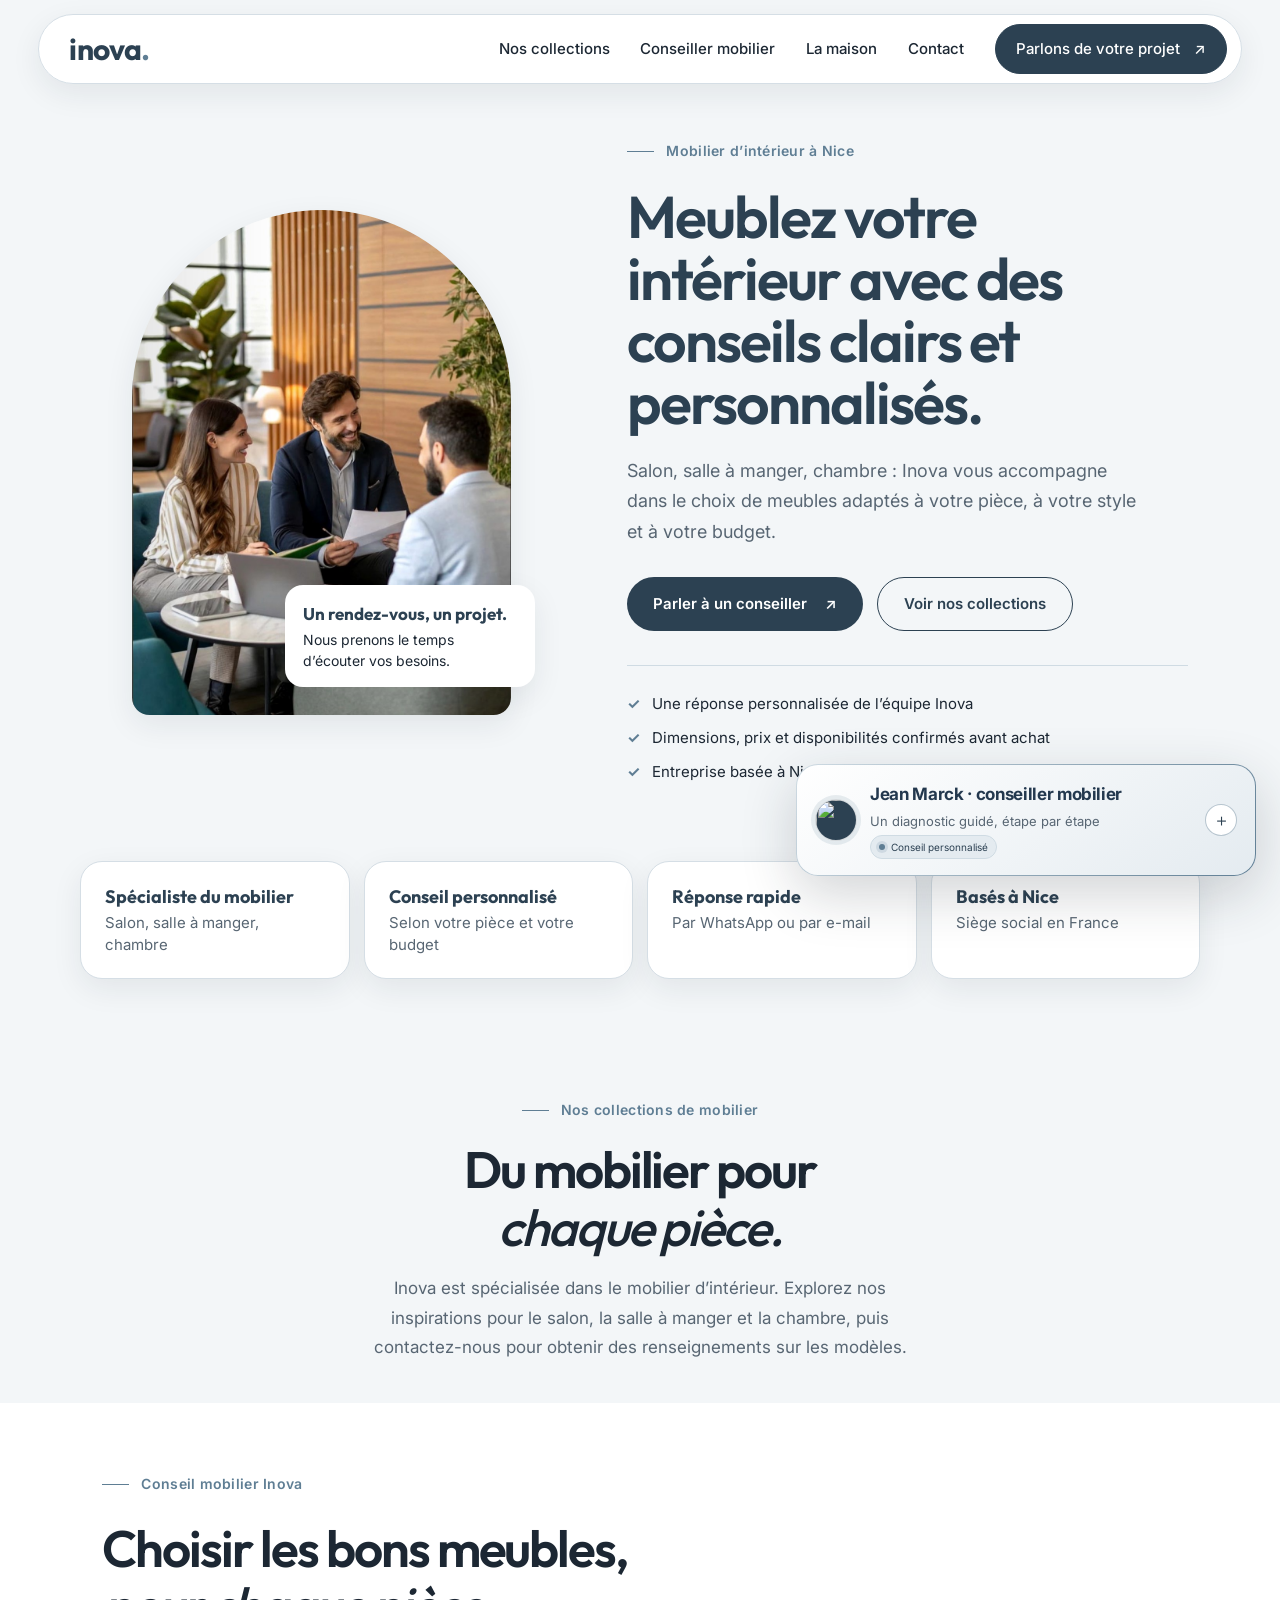
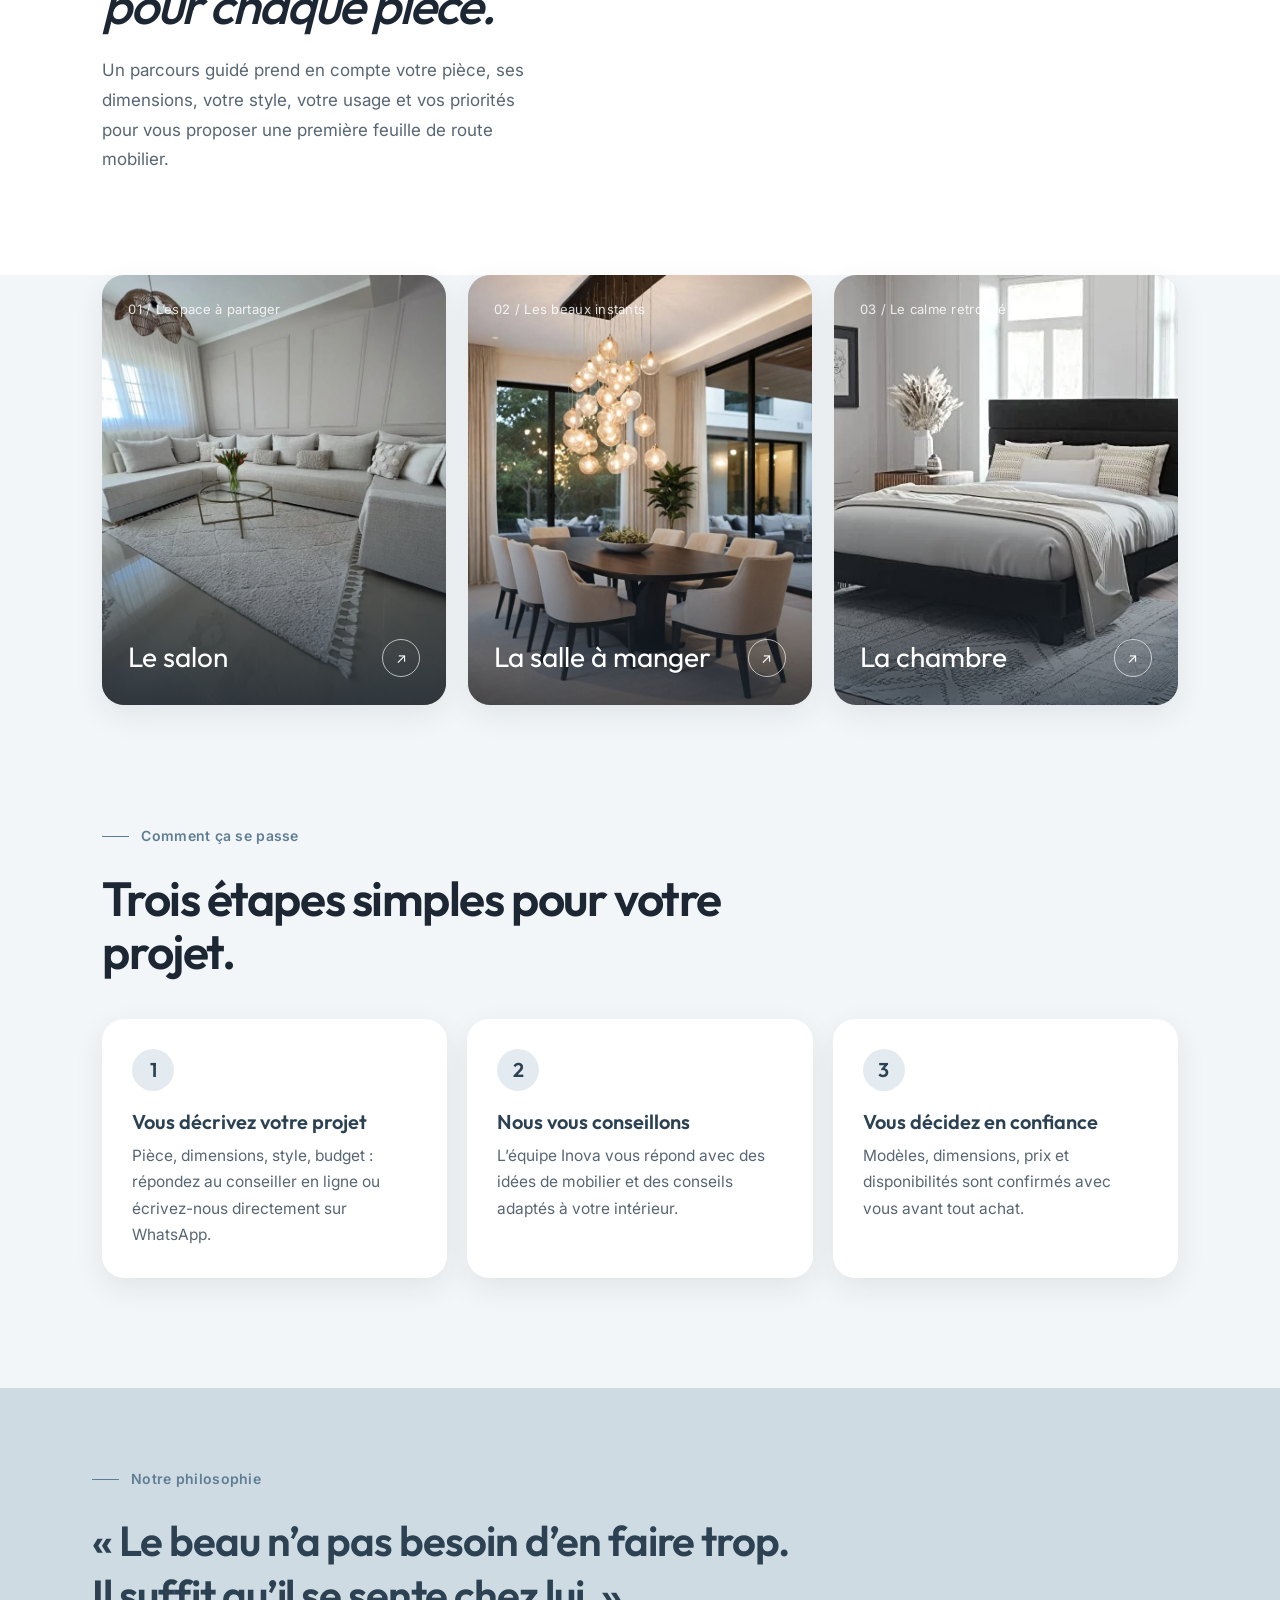
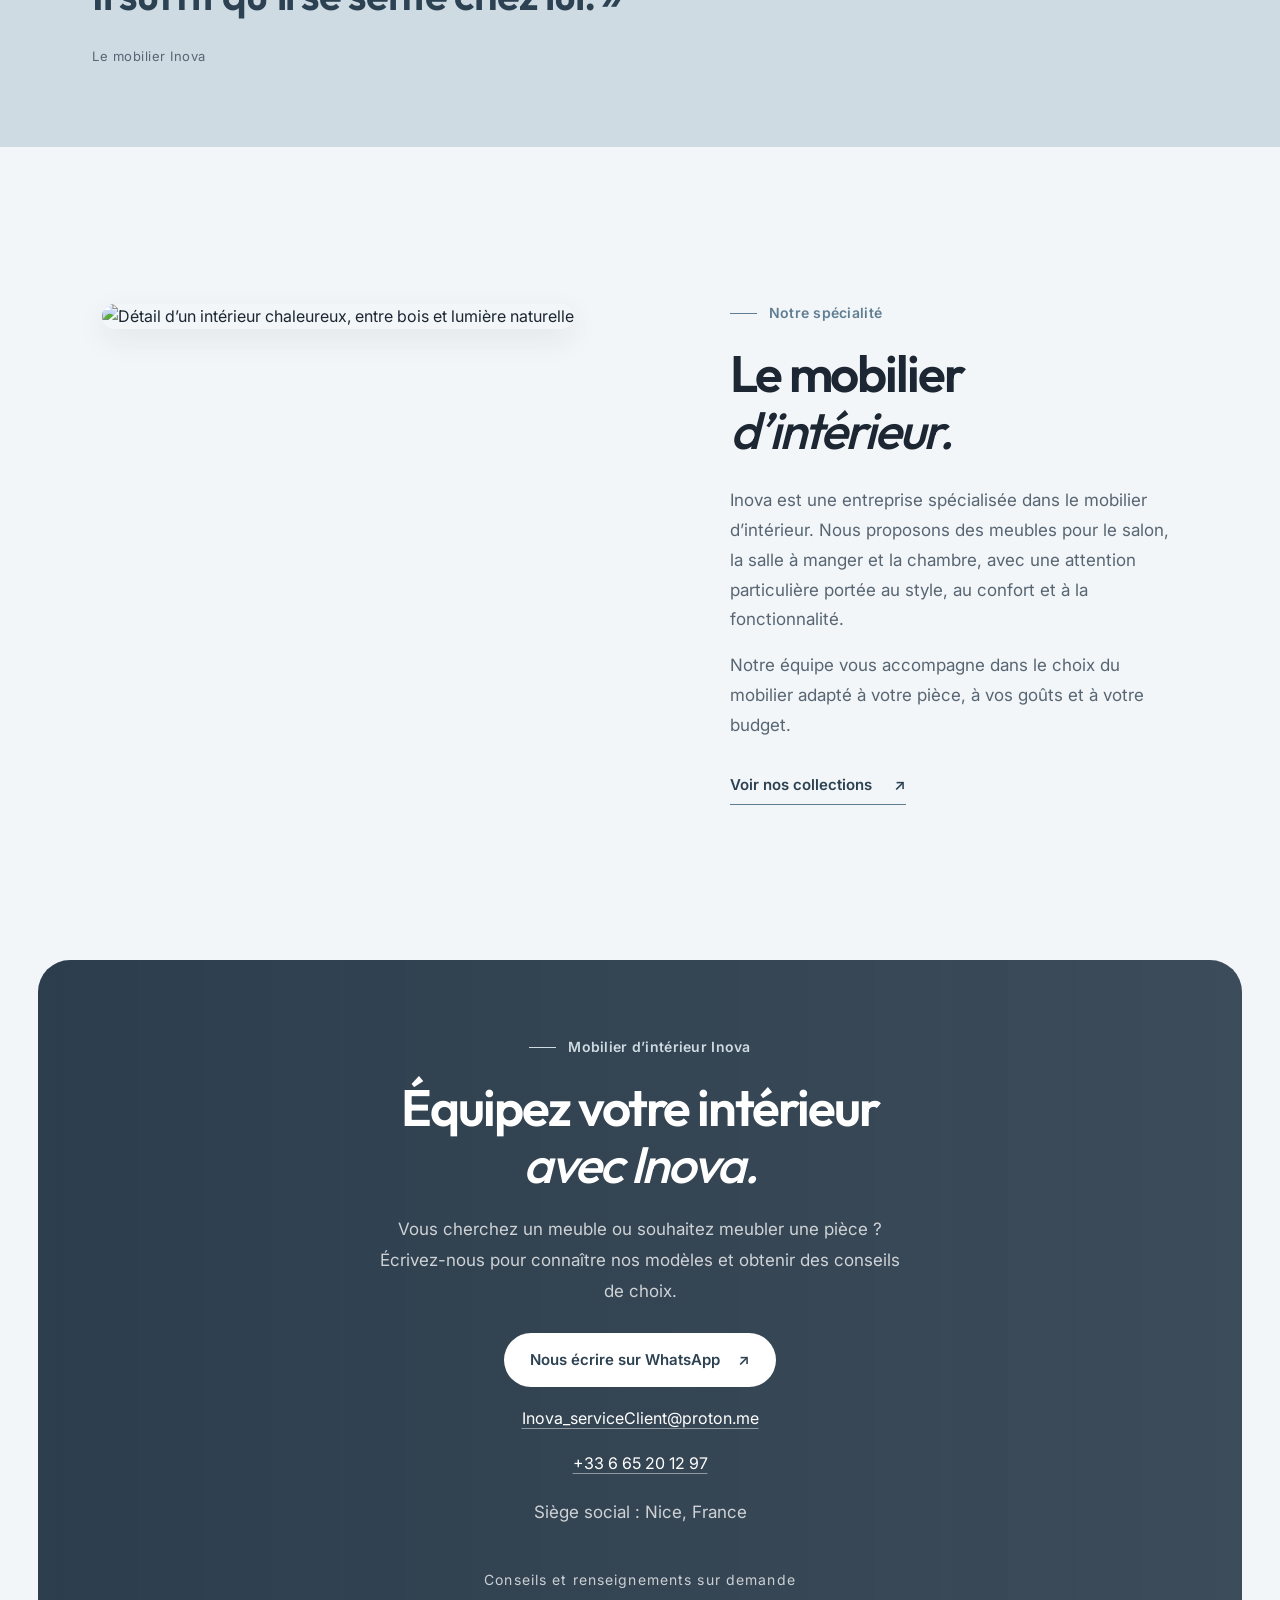
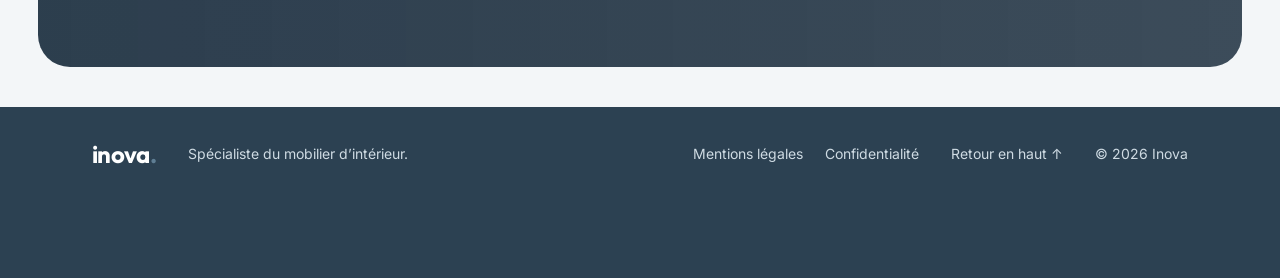
==== commit a1340e3f: "Add files via upload" ====
--- a/index.html
+++ b/index.html
@@ -2,7 +2,7 @@
 <html lang="fr">
   <head>
     <meta charset="UTF-8" />
-    <meta name="viewport" content="width=device-width, initial-scale=1.0" />
+    <meta name="viewport" content="width=device-width, initial-scale=1.0, viewport-fit=cover" />
     <meta
       name="description"
       content="Inova est spécialisée dans le mobilier d’intérieur et basée à Nice, en France. Découvrez nos meubles pour le salon, la salle à manger et la chambre."
@@ -19,6 +19,7 @@
     <script src="script.js" defer></script>
   </head>
   <body>
+    <a class="skip-link" href="#contenu">Aller au contenu</a>
     <header class="site-header">
       <a class="brand" href="#accueil" aria-label="Inova, accueil">
         <span class="brand-name"><strong>inova</strong></span>
@@ -44,7 +45,7 @@
       </nav>
     </header>
 
-    <main>
+    <main id="contenu">
       <section class="hero" id="accueil">
         <div class="hero-text">
           <p class="eyebrow"><span></span> Mobilier d’intérieur à Nice</p>
@@ -64,7 +65,7 @@
           </ul>
         </div>
         <figure class="hero-photo">
-          <img class="no-zoom" src="rendez-vous-clients.jpg" alt="Rendez-vous conseil entre des clients et un conseiller Inova autour d’une table" />
+          <img class="no-zoom" width="969" height="1449" fetchpriority="high" src="rendez-vous-clients.jpg" alt="Rendez-vous conseil entre des clients et un conseiller Inova autour d’une table" />
           <figcaption><strong>Un rendez-vous, un projet.</strong>Nous prenons le temps d’écouter vos besoins.</figcaption>
         </figure>
       </section>
@@ -98,14 +99,6 @@
               votre style, votre usage et vos priorités pour vous proposer
               une première feuille de route mobilier.
             </p>
-            <div class="advisor-note">
-              <span class="advisor-note-mark" aria-hidden="true">i</span>
-              <p>
-                Conseil guidé, sans IA connectée : vos réponses restent dans
-                votre navigateur. Rien n’est enregistré ; vous choisissez
-                vous-même si vous souhaitez transmettre le récapitulatif à Inova.
-              </p>
-            </div>
           </div>
 
           <div class="advisor-panel">
@@ -116,9 +109,9 @@
               aria-expanded="false"
               aria-controls="advisor-content"
             >
-              <span class="advisor-avatar" aria-hidden="true">IN</span>
+              <img class="advisor-avatar" src="images/conseiller-jean-marck.webp" alt="" />
               <div>
-                <p>Votre conseiller mobilier Inova</p>
+                <p>Jean Marck · conseiller mobilier</p>
                 <span>Un diagnostic guidé, étape par étape</span>
               </div>
               <span class="advisor-status"><span></span> Conseil personnalisé</span>
--- a/styles.css
+++ b/styles.css
@@ -1997,7 +1997,13 @@
 .advisor-panel.is-floating .advisor-avatar {
   grid-column: 1;
   grid-row: 1 / 3;
+  display: block;
+  width: 42px;
+  height: 42px;
+  padding: 0;
+  object-fit: cover;
   border: 1px solid rgb(255 255 255 / 80%);
+  border-radius: 50%;
   background: linear-gradient(145deg, #314d68, #647bea 72%, #9a7be8);
   box-shadow: 0 0 0 4px rgb(120 151 245 / 10%), 0 5px 16px rgb(65 87 160 / 22%);
 }
@@ -2084,3 +2090,94 @@
     }
   }
 }
+
+/* ===== Adaptation mobile / tablette / ordinateur =====
+   Ce bloc est volontairement placé en dernier : il corrige les conflits entre
+   les couches précédentes. Ordre des media queries : du plus large au plus étroit. */
+html{-webkit-text-size-adjust:100%;scroll-padding-top:104px}
+img{max-width:100%;height:auto}
+.skip-link{position:absolute;top:-64px;left:12px;z-index:100;padding:12px 18px;border-radius:8px;background:var(--green);color:#fff;font-size:15px;transition:top .15s ease}
+.skip-link:focus{top:12px}
+.site-header{top:max(10px,env(safe-area-inset-top))}
+.breadcrumbs{flex-wrap:wrap;gap:6px 11px}
+.legal-page a,.contact-email,.legal-details dd{overflow-wrap:anywhere}
+.advisor-panel.is-floating{max-height:min(82vh,760px);max-height:min(82dvh,760px)}
+.advisor-form select,.advisor-form input{font-size:16px}
+.category-tabs{scroll-snap-type:x proximity;scrollbar-width:none;-webkit-overflow-scrolling:touch}
+.category-tabs::-webkit-scrollbar{display:none}
+.category-tabs a{padding:10px 2px 12px;scroll-snap-align:start}
+
+/* Conseiller flottant : tons gris ciel uniquement */
+.advisor-panel.is-floating{background:linear-gradient(145deg,#fff,var(--sky-soft)) padding-box,linear-gradient(125deg,var(--sky),var(--olive)) border-box;box-shadow:0 18px 55px rgb(28 39 51 / 20%)}
+.advisor-panel.is-floating .advisor-avatar{background:var(--green);box-shadow:0 0 0 4px rgb(95 126 148 / 14%)}
+.advisor-panel.is-floating .advisor-toggle-icon{border-color:rgb(95 126 148 / 45%);background:#fff;box-shadow:none;color:var(--green)}
+.advisor-panel.is-floating .advisor-panel-heading:hover .advisor-toggle-icon{background:var(--sky-soft);box-shadow:0 0 0 4px rgb(95 126 148 / 14%)}
+.advisor-panel.is-floating .advisor-status{border-color:var(--sky);background:var(--sky-soft);color:var(--green)}
+.advisor-panel.is-floating .advisor-status>span{background:var(--olive);box-shadow:0 0 0 3px rgb(95 126 148 / 16%)}
+.advisor-panel.is-floating .advisor-content{border-top-color:var(--line);background:rgb(255 255 255 / 60%)}
+
+/* Pied de page : même rendu sur toutes les pages, quel que soit l'ordre du HTML */
+.site-footer{display:flex;flex-wrap:wrap;align-items:center;justify-content:space-between;gap:14px 32px;padding:28px max(7.2%,calc((100% - 1120px)/2))}
+.footer-brand{order:1}
+.site-footer>p{order:2;flex:1 1 200px;max-width:none;margin:0;text-align:left}
+.footer-legal{order:3;flex-direction:row;gap:6px 22px}
+.back-to-top{order:4}
+.copyright{order:5}
+.footer-legal a,.back-to-top{display:inline-block;padding:8px 0}
+body.has-advisor .site-footer{padding-bottom:calc(104px + env(safe-area-inset-bottom))}
+
+/* Écrans tactiles : pas de survol « collé » */
+@media (hover:none){
+  .button:hover,.inspiration-card:hover{transform:none}
+  .collection-card:hover img{transform:none}
+}
+
+/* Tablette et en dessous : menu burger (le menu complet ne tient pas avant 1025 px) */
+@media (max-width:1024px){
+  .menu-toggle{display:flex;width:46px;height:46px;flex-direction:column;align-items:center;justify-content:center;gap:6px;border:1px solid var(--line);border-radius:50%;background:#fff;cursor:pointer}
+  .menu-toggle span{width:18px;height:1.5px;background:var(--green);transition:transform .18s ease}
+  .menu-toggle[aria-expanded="true"] span:first-child{transform:translateY(3.75px) rotate(45deg)}
+  .menu-toggle[aria-expanded="true"] span:last-child{transform:translateY(-3.75px) rotate(-45deg)}
+  .site-nav{position:absolute;top:calc(100% + 8px);right:0;left:0;display:none;flex-direction:column;align-items:stretch;gap:0;max-height:calc(100vh - 110px);max-height:calc(100dvh - 110px);overflow-y:auto;padding:8px 22px 20px;border:1px solid var(--line);border-radius:20px;background:#fff;box-shadow:var(--shadow)}
+  .site-nav.is-open{display:flex}
+  .site-nav>a:not(.nav-cta){padding:16px 0;border-bottom:1px solid var(--line)}
+  .nav-cta{min-height:50px;justify-content:space-between;margin-top:14px}
+}
+@media (min-width:561px) and (max-width:1024px){
+  .trust-bar{grid-template-columns:1fr 1fr}
+}
+
+@media (max-width:900px){
+  .hero{grid-template-columns:1fr;gap:32px;padding:32px 6% 48px}
+  .hero-text{max-width:none}
+  .hero-photo{width:100%;max-width:440px;justify-self:center}
+  .product-layout{grid-template-columns:1fr;gap:28px}
+  .product-info{padding:0}
+}
+
+@media (max-width:800px){
+  .collection-card,.collection-card-large,.collection-card-tall,.collection-card-wide{height:340px}
+  .steps-grid{grid-template-columns:1fr}
+  .about{grid-template-columns:1fr;gap:36px}
+  .site-footer{padding-right:6%;padding-left:6%}
+  .inspiration-card{position:relative}
+  .inspiration-actions{position:absolute;top:10px;right:10px;padding:0}
+  .inspiration-link{width:44px;height:44px;border-color:transparent;background:rgb(255 255 255 / 92%);box-shadow:var(--shadow)}
+  .details-link{display:none}
+}
+
+@media (max-width:560px){
+  .site-header{width:calc(100% - 20px);min-height:64px;padding:0 9px 0 20px}
+  .brand-name{font-size:24px}
+  .hero{padding:24px 6% 40px}
+  .hero-actions .button{width:100%}
+  .hero-photo figcaption{right:8px;bottom:16px;left:8px;max-width:none;font-size:13px}
+  .collection-card,.collection-card-large,.collection-card-tall,.collection-card-wide{height:280px}
+  .card-caption{font-size:22px}
+  .quote-band{padding:56px 6%}
+  .contact-inner{padding:64px 20px}
+  .advisor-panel.is-floating{right:max(10px,env(safe-area-inset-right));bottom:max(10px,env(safe-area-inset-bottom));left:max(10px,env(safe-area-inset-left));width:auto}
+  .advisor-panel.is-floating.is-open{max-height:calc(100dvh - 20px)}
+  .site-footer{flex-direction:column;align-items:flex-start}
+  .site-footer>p{flex:0 0 auto}
+}
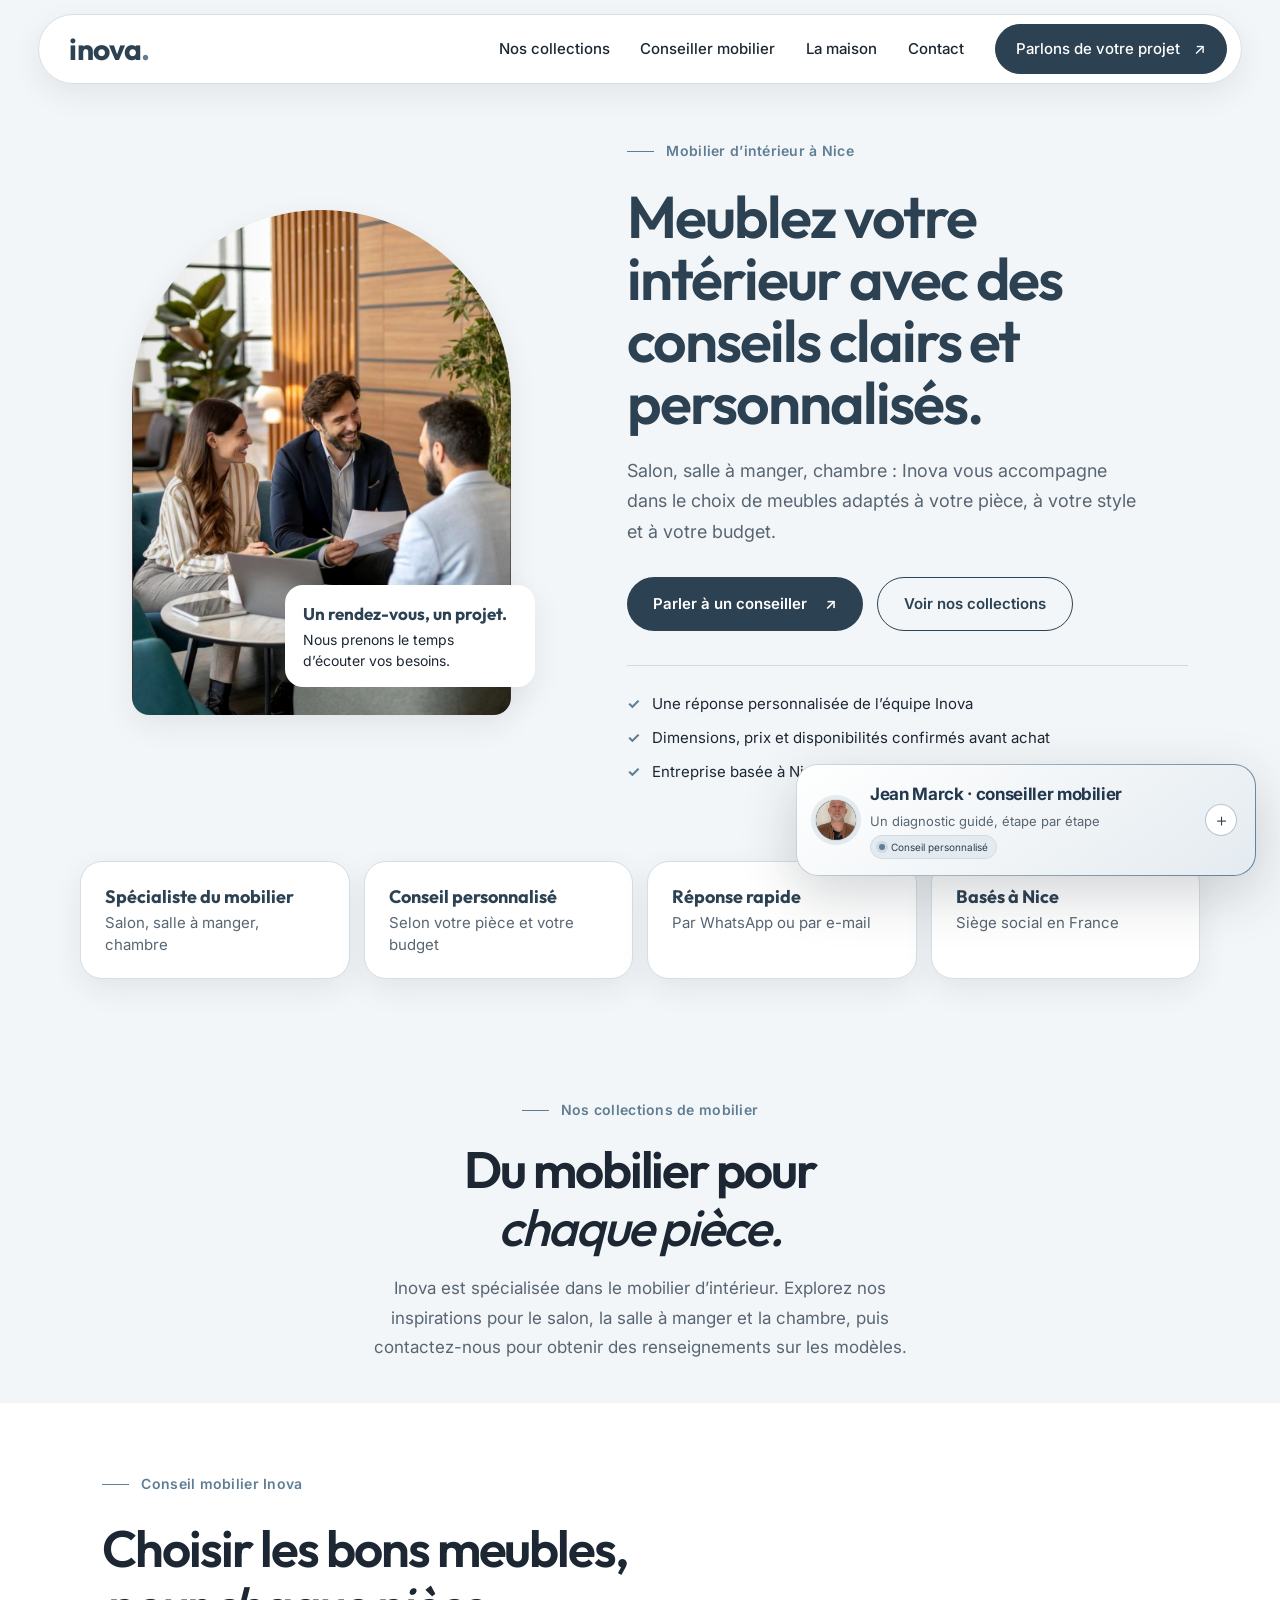
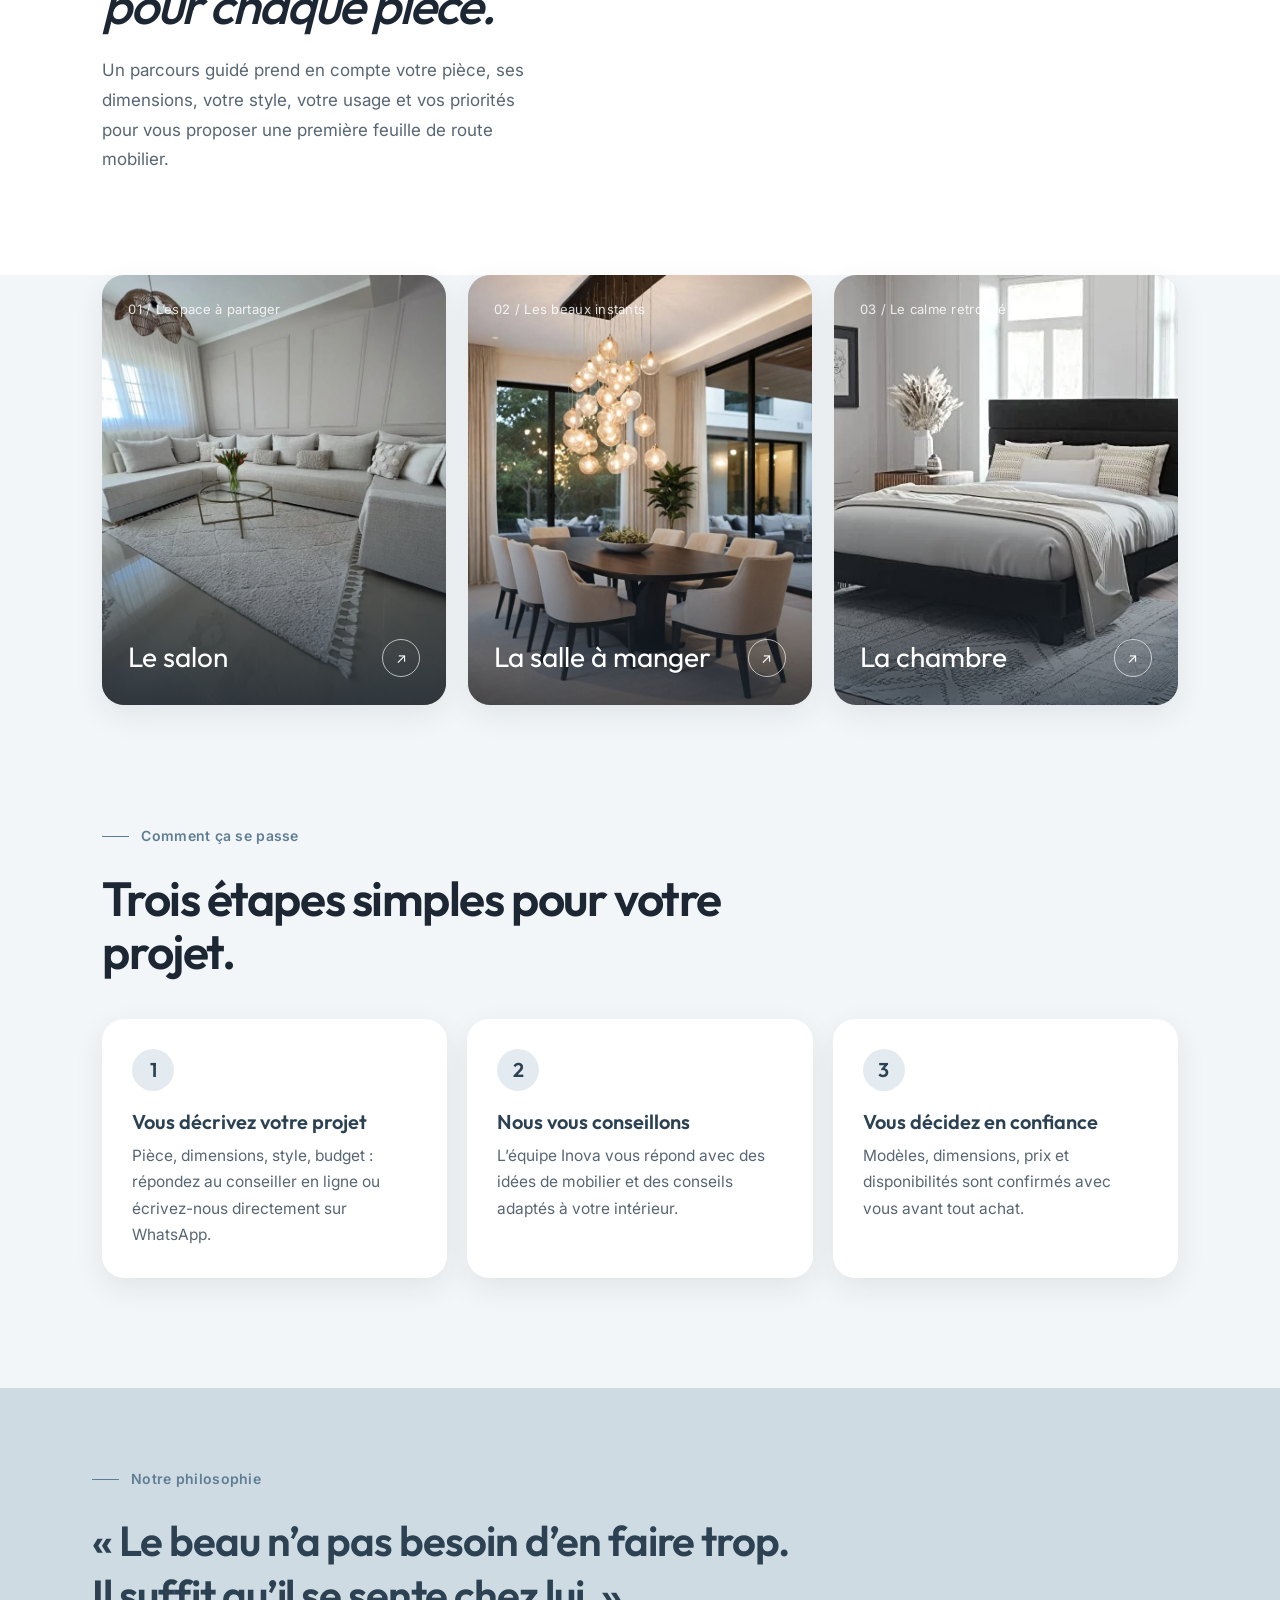
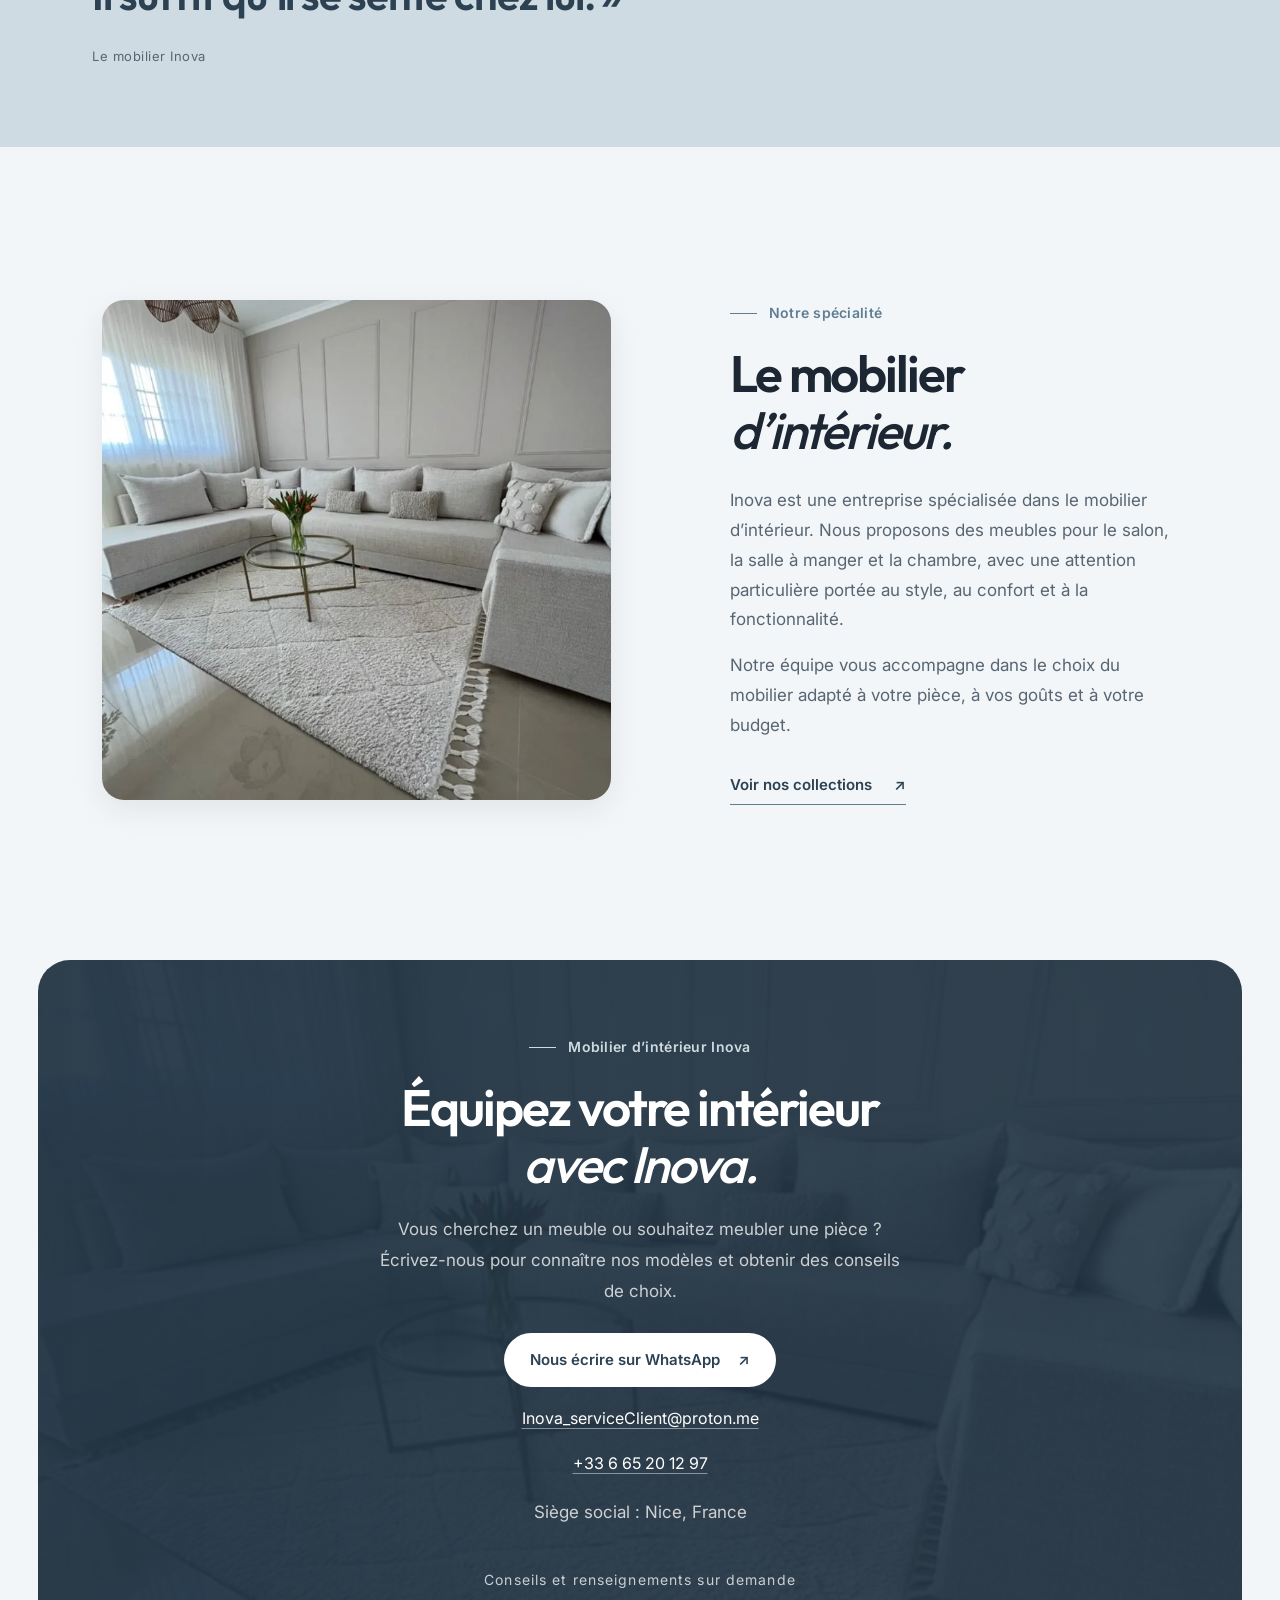
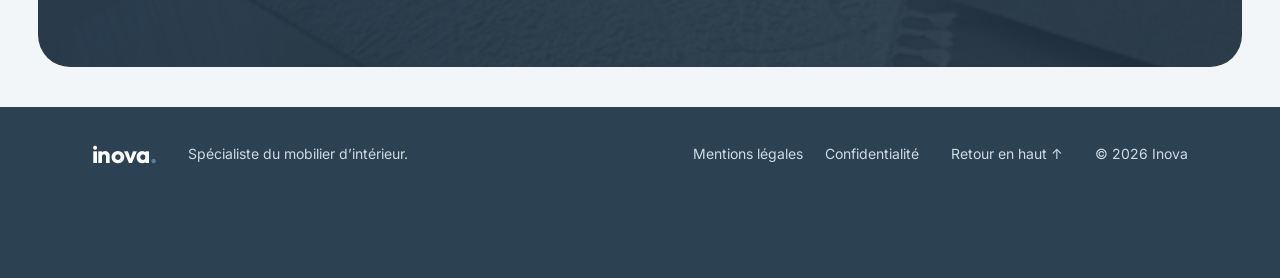
==== commit 8c65ac46: "Add files via upload" ====
--- a/index.html
+++ b/index.html
@@ -7,8 +7,17 @@
       name="description"
       content="Inova est spécialisée dans le mobilier d’intérieur et basée à Nice, en France. Découvrez nos meubles pour le salon, la salle à manger et la chambre."
     />
+    <meta property="og:type" content="website" />
+    <meta property="og:locale" content="fr_FR" />
+    <meta property="og:site_name" content="Inova" />
+    <meta property="og:title" content="Inova — Mobilier et conseil à Nice" />
+    <meta
+      property="og:description"
+      content="Découvrez nos meubles pour le salon, la salle à manger et la chambre, avec des conseils personnalisés à Nice."
+    />
     <meta name="theme-color" content="#f3f6f8" />
     <title>Inova — Mobilier et conseil à Nice</title>
+    <link rel="icon" type="image/svg+xml" href="favicon.svg" />
     <link rel="preconnect" href="https://fonts.googleapis.com" />
     <link rel="preconnect" href="https://fonts.gstatic.com" crossorigin />
     <link
@@ -278,7 +287,7 @@
       <section class="about section-wrap" id="maison">
         <div class="about-image">
           <img
-            src="https://images.unsplash.com/photo-1600607687920-4e2a09cf159d?auto=format&fit=crop&w=1200&q=85"
+            src="images/categories/salon.webp"
             alt="Détail d’un intérieur chaleureux, entre bois et lumière naturelle"
             loading="lazy"
           />
--- a/styles.css
+++ b/styles.css
@@ -446,7 +446,7 @@
   overflow: hidden;
   background:
     linear-gradient(90deg, rgb(34 52 68 / 94%), rgb(34 52 68 / 85%)),
-    url("https://images.unsplash.com/photo-1600607687920-4e2a09cf159d?auto=format&fit=crop&w=1800&q=85") center 48% / cover;
+    url("images/categories/salon.webp") center 48% / cover;
   color: #fff;
   text-align: center;
 }
@@ -1893,7 +1893,7 @@
 .quote-band .eyebrow-light{color:var(--olive)}
 .quote-signature{color:var(--muted);font-size:13px;letter-spacing:.04em;text-transform:none}
 .about-image img{border-radius:var(--radius);box-shadow:var(--shadow)}
-.contact{background:linear-gradient(90deg,rgb(34 52 68 / 95%),rgb(34 52 68 / 88%)),url("https://images.unsplash.com/photo-1600607687920-4e2a09cf159d?auto=format&fit=crop&w=1800&q=85") center 48%/cover}
+.contact{background:linear-gradient(90deg,rgb(34 52 68 / 95%),rgb(34 52 68 / 88%)),url("images/categories/salon.webp") center 48%/cover}
 .contact-inner>p:not(.eyebrow){font-size:17px;max-width:520px}
 .contact-email{font-size:16px}
 .contact-address,.contact-note{font-size:14px;color:rgb(255 255 255 / 75%);margin-top:14px}
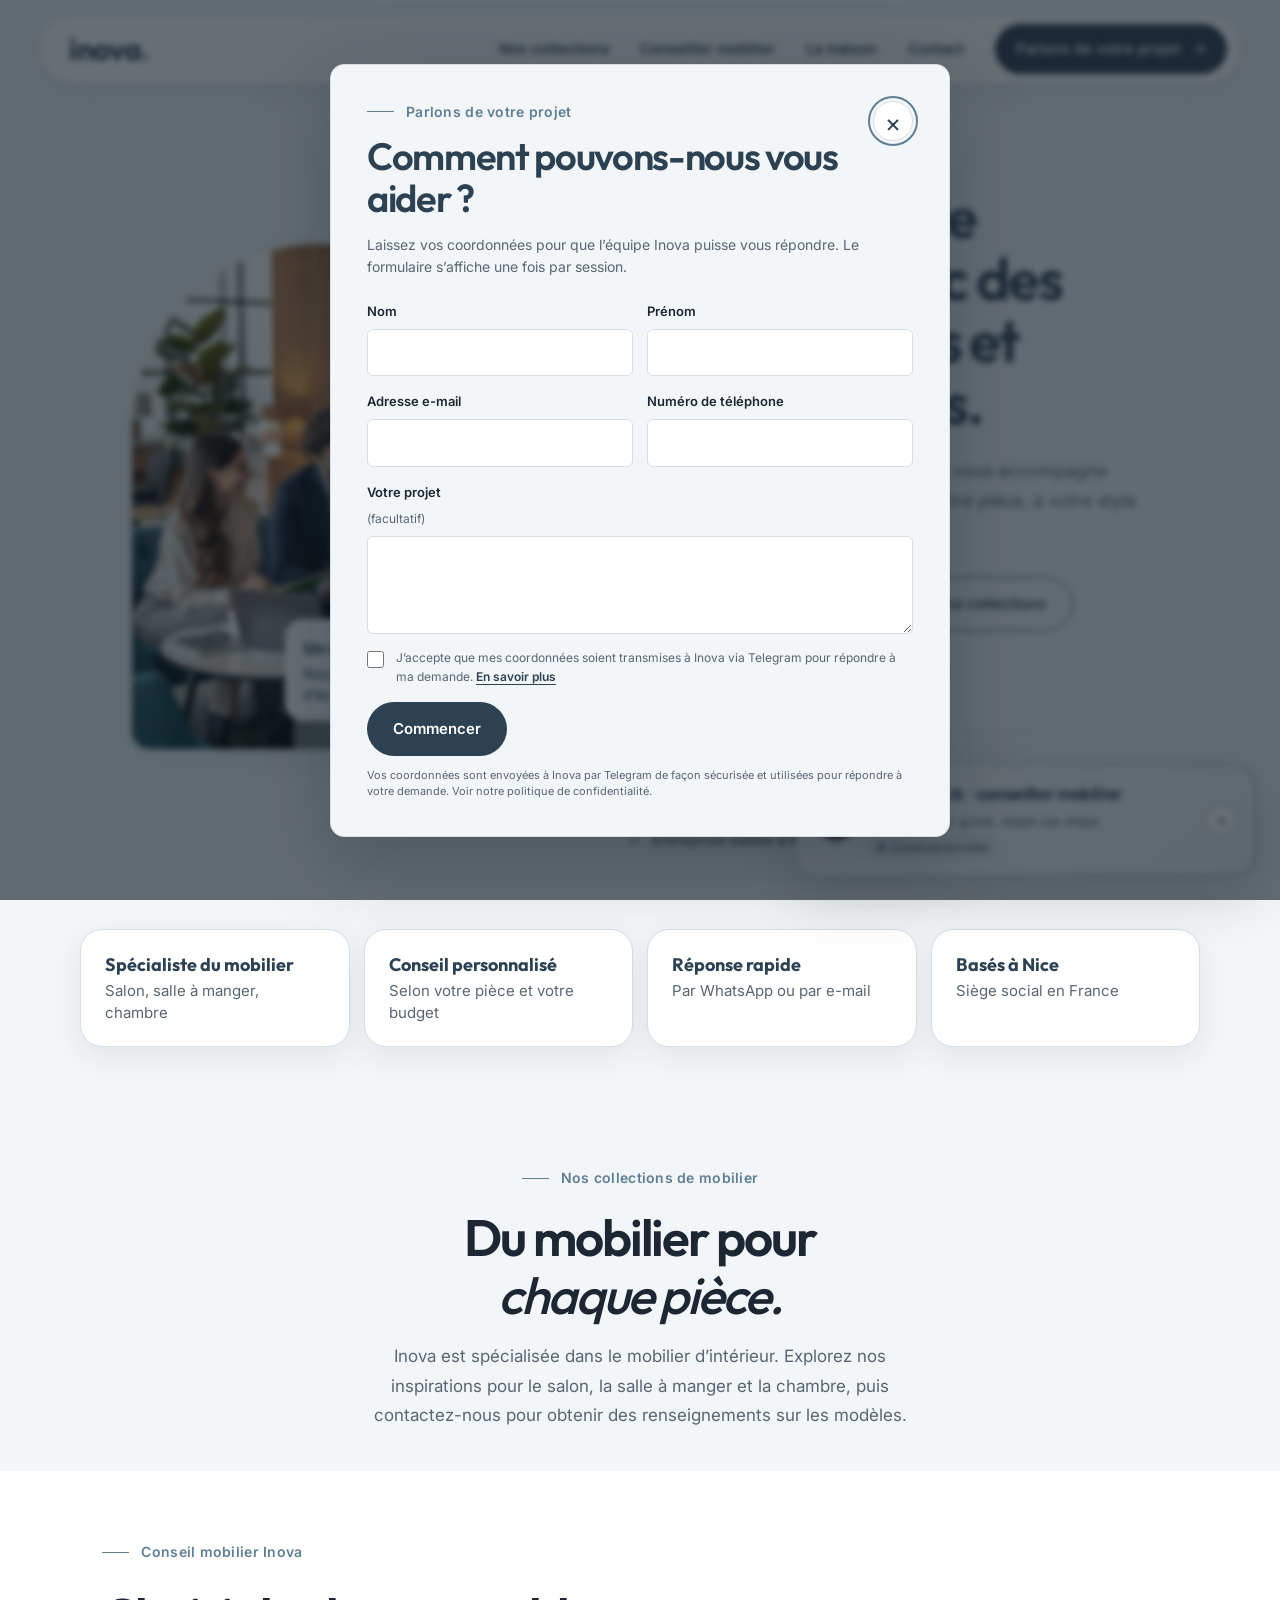
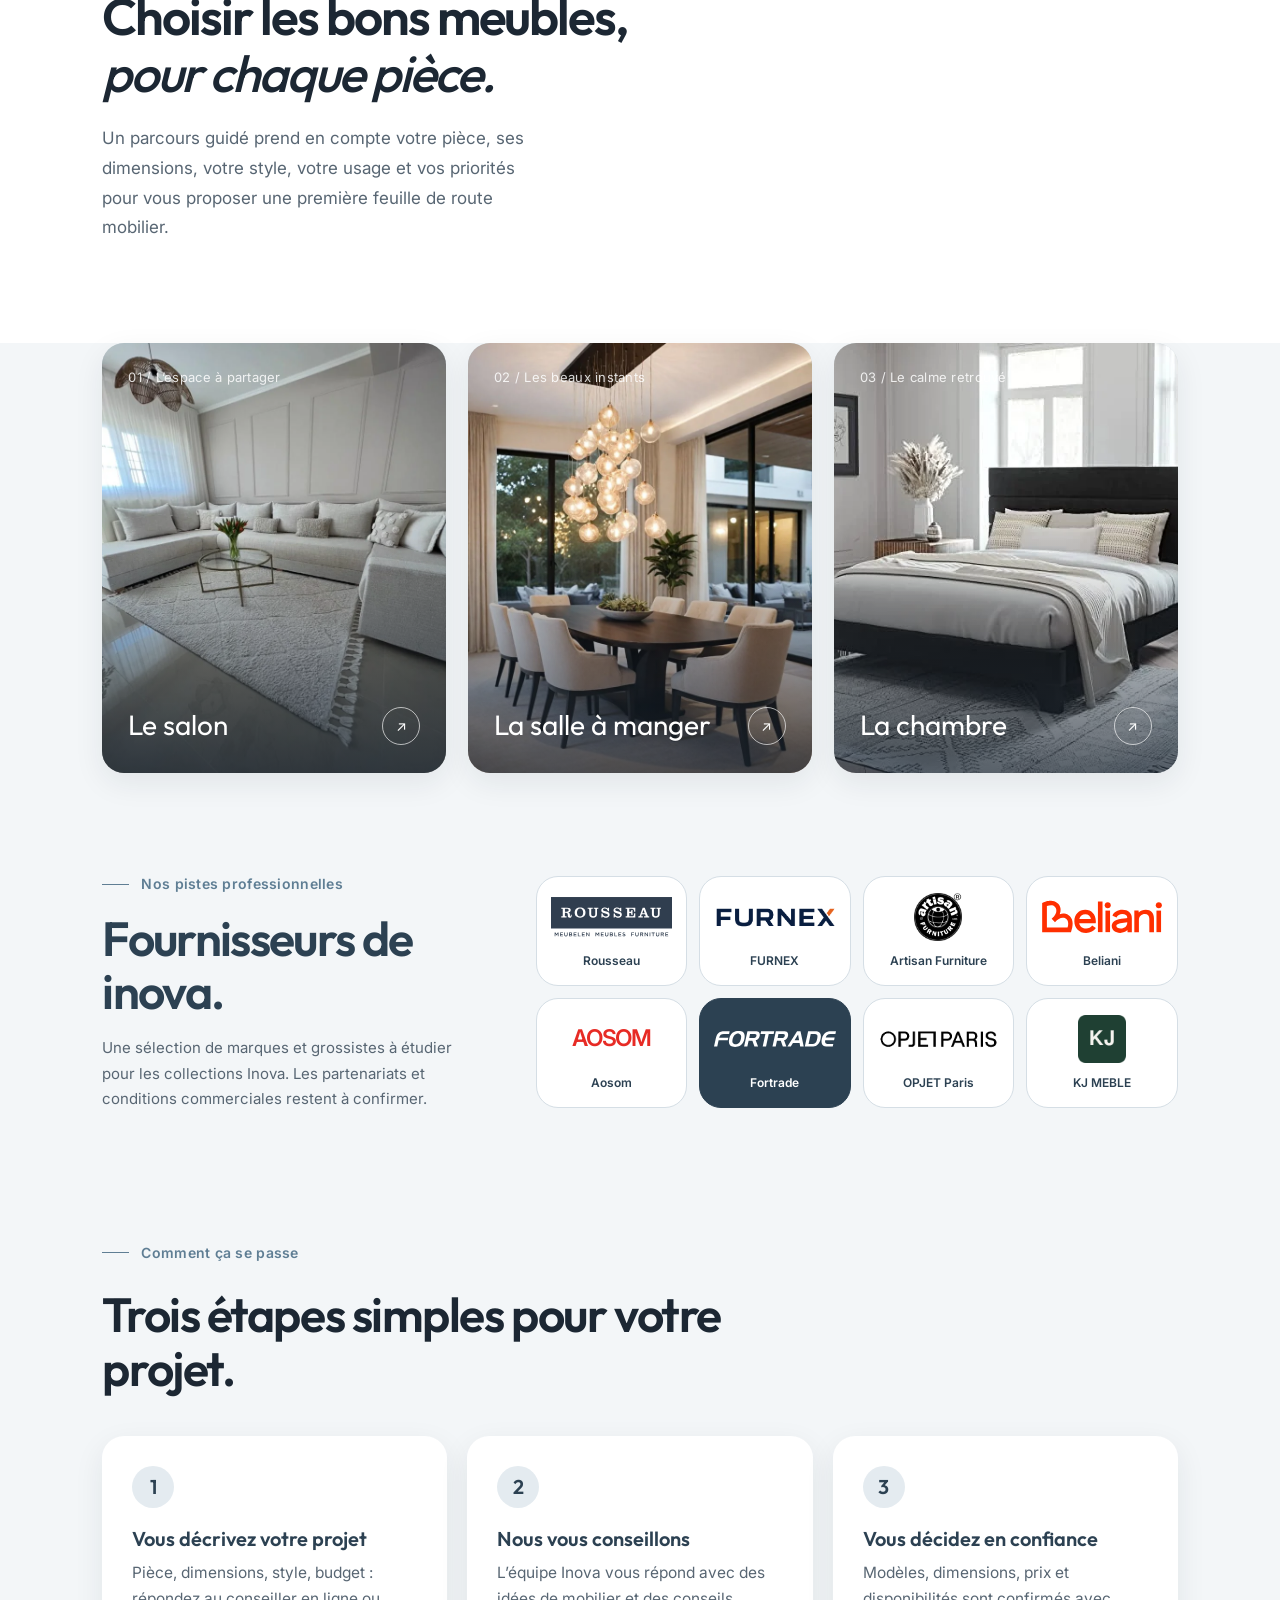
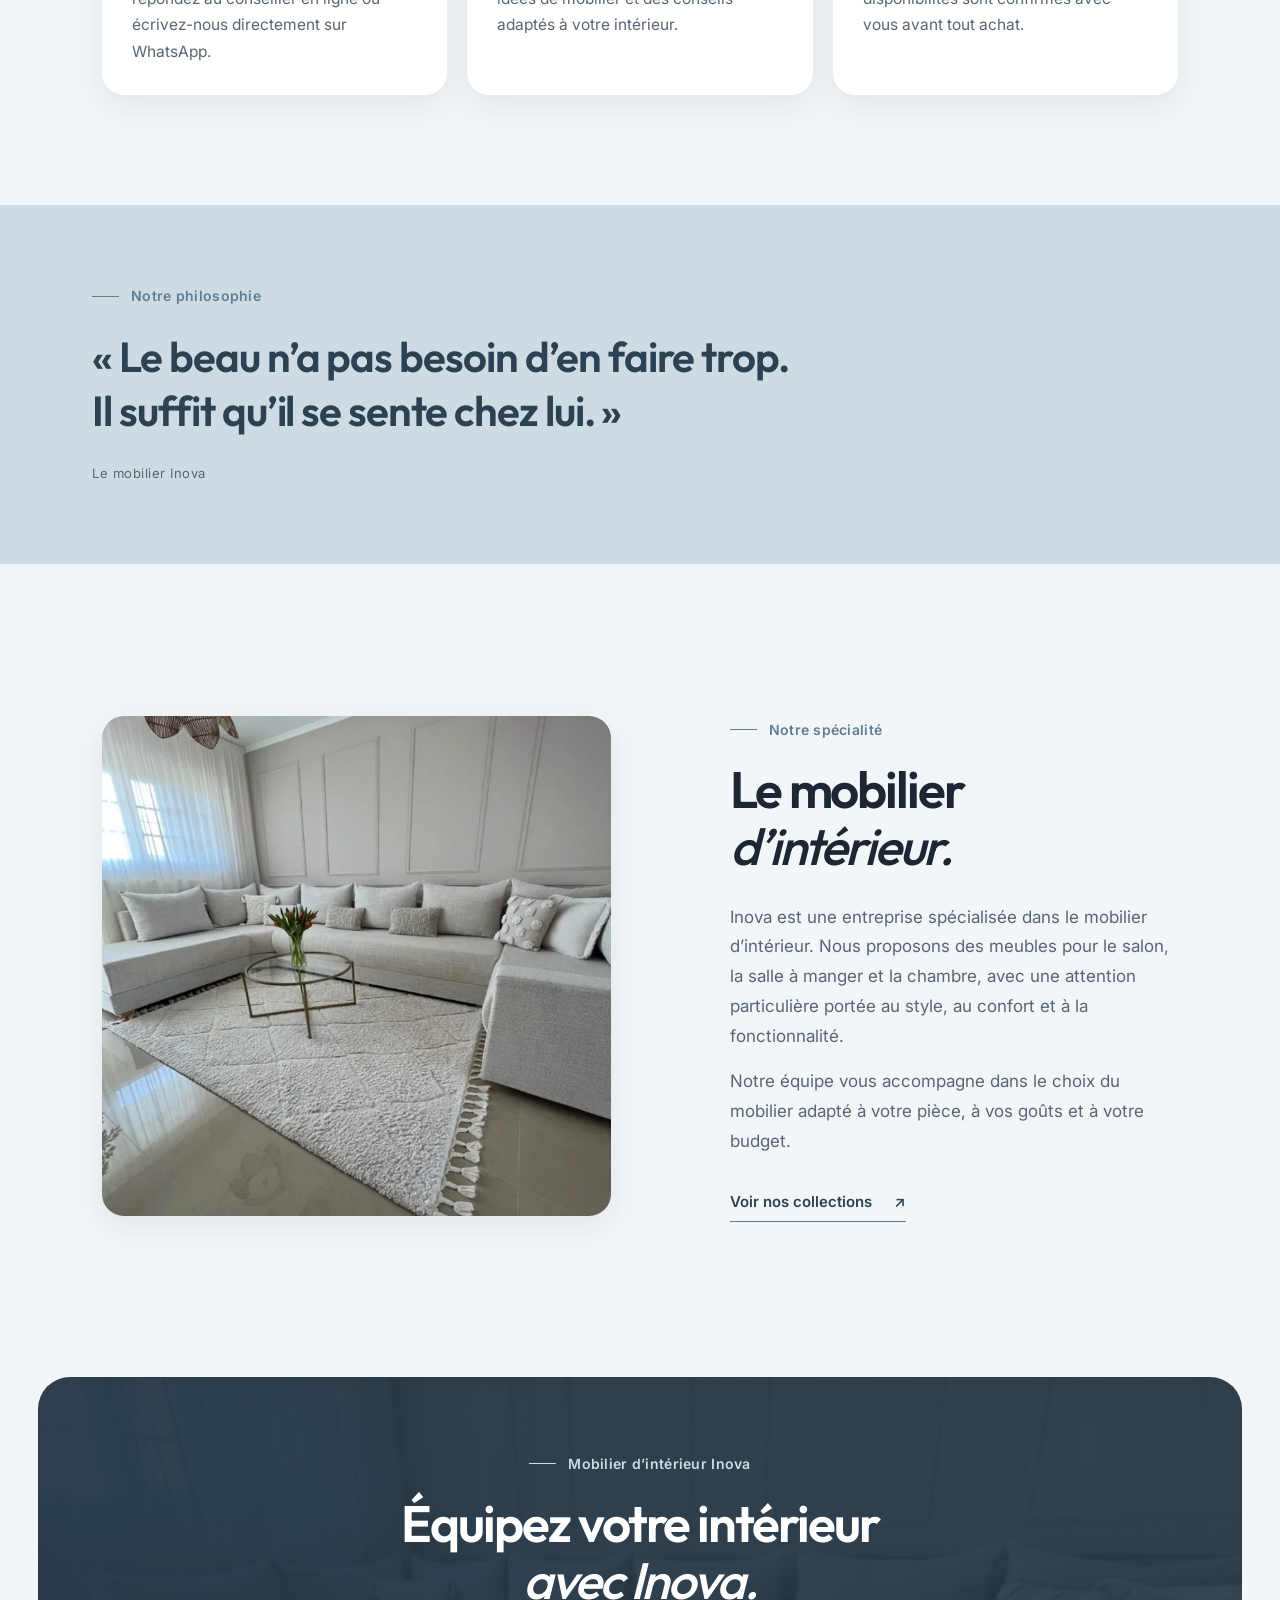
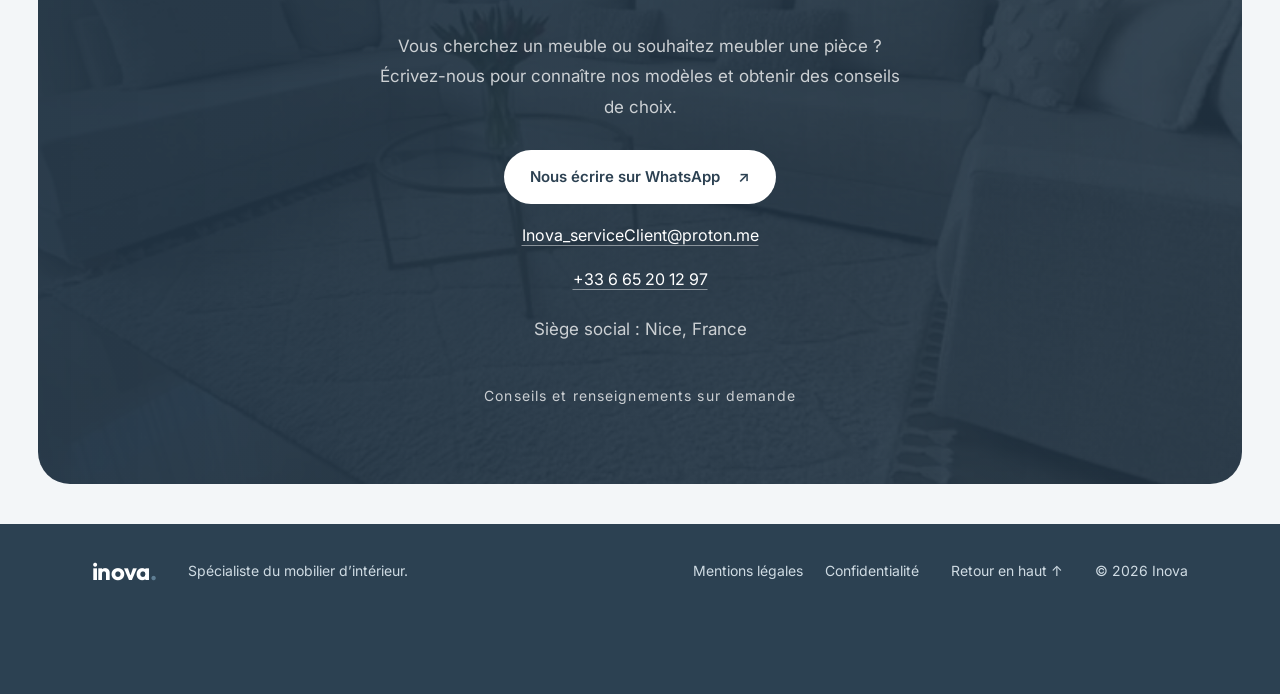
==== commit 75eb8611: "Add files via upload" ====
--- a/index.html
+++ b/index.html
@@ -54,6 +54,53 @@
       </nav>
     </header>
 
+    <dialog class="lead-dialog" id="lead-dialog" aria-labelledby="lead-dialog-title" aria-describedby="lead-dialog-description">
+      <div class="lead-dialog-header">
+        <div>
+          <p class="eyebrow"><span></span> Parlons de votre projet</p>
+          <h2 id="lead-dialog-title">Comment pouvons-nous vous aider ?</h2>
+        </div>
+        <button class="lead-dialog-close" type="button" aria-label="Fermer le formulaire" data-lead-close>×</button>
+      </div>
+      <p class="lead-dialog-description" id="lead-dialog-description">
+        Laissez vos coordonnées pour que l’équipe Inova puisse vous répondre. Le formulaire s’affiche une fois par session.
+      </p>
+      <form class="lead-form" id="lead-form" action="contact.php" method="post">
+        <label>
+          Nom
+          <input name="lastName" autocomplete="family-name" required />
+        </label>
+        <label>
+          Prénom
+          <input name="firstName" autocomplete="given-name" required />
+        </label>
+        <label>
+          Adresse e-mail
+          <input name="email" type="email" autocomplete="email" required />
+        </label>
+        <label>
+          Numéro de téléphone
+          <input name="phone" type="tel" autocomplete="tel" required />
+        </label>
+        <label class="lead-message-field">
+          Votre projet <span>(facultatif)</span>
+          <textarea name="message" rows="3" maxlength="1000"></textarea>
+        </label>
+        <label class="lead-consent">
+          <input name="consent" type="checkbox" required />
+          <span>
+            J’accepte que mes coordonnées soient transmises à Inova via Telegram pour répondre à ma demande.
+            <a href="confidentialite.html" target="_blank" rel="noopener noreferrer">En savoir plus</a>
+          </span>
+        </label>
+        <p class="lead-form-note" id="lead-form-status" role="status" aria-live="polite" hidden></p>
+        <div class="lead-form-actions">
+          <button class="button lead-form-submit" type="submit">Commencer</button>
+        </div>
+        <p class="lead-form-footnote">Vos coordonnées sont envoyées à Inova par Telegram de façon sécurisée et utilisées pour répondre à votre demande. Voir notre <a href="confidentialite.html">politique de confidentialité</a>.</p>
+      </form>
+    </dialog>
+
     <main id="contenu">
       <section class="hero" id="accueil">
         <div class="hero-text">
@@ -66,6 +113,9 @@
           <div class="hero-actions">
             <a class="button" href="https://wa.me/33665201297?text=Bonjour%20Inova%2C%20je%20cherche%20du%20mobilier%20d'int%C3%A9rieur%20et%20souhaite%20%C3%AAtre%20renseign%C3%A9(e)." target="_blank" rel="noreferrer">Parler à un conseiller <span aria-hidden="true">↗</span></a>
             <a class="button button-ghost" href="#univers">Voir nos collections</a>
+            <a class="button button-ghost" href="Presentation-Inova.pdf" download="Presentation-Inova.pdf">
+              Télécharger la présentation PDF <span aria-hidden="true">↓</span>
+            </a>
           </div>
           <ul class="hero-proof">
             <li>Une réponse personnalisée de l’équipe Inova</li>
@@ -266,6 +316,51 @@
         </a>
       </section>
 
+      <section class="suppliers section-wrap" aria-labelledby="suppliers-title">
+        <div class="suppliers-heading">
+          <p class="eyebrow"><span></span> Nos pistes professionnelles</p>
+          <h2 id="suppliers-title">Fournisseurs de inova.</h2>
+          <p>
+            Une sélection de marques et grossistes à étudier pour les collections Inova.
+            Les partenariats et conditions commerciales restent à confirmer.
+          </p>
+        </div>
+        <div class="supplier-grid" aria-label="Sites officiels des fournisseurs">
+          <a class="supplier-card" href="https://www.rousseau.be/fr" target="_blank" rel="noopener noreferrer" aria-label="Rousseau, site officiel">
+            <img src="images/partners/rousseau.svg" alt="" loading="lazy" />
+            <span>Rousseau</span>
+          </a>
+          <a class="supplier-card" href="https://furnex.eu/" target="_blank" rel="noopener noreferrer" aria-label="Furnex, site officiel">
+            <img src="images/partners/furnex.png" alt="" loading="lazy" />
+            <span>FURNEX</span>
+          </a>
+          <a class="supplier-card" href="https://artisanfurniture.eu/fr/dropshipping/" target="_blank" rel="noopener noreferrer" aria-label="Artisan Furniture, site officiel">
+            <img src="images/partners/artisan-furniture.png" alt="" loading="lazy" />
+            <span>Artisan Furniture</span>
+          </a>
+          <a class="supplier-card" href="https://www.beliani.fr/content/dropshipping/" target="_blank" rel="noopener noreferrer" aria-label="Beliani, site officiel">
+            <img src="images/partners/beliani.svg" alt="" loading="lazy" />
+            <span>Beliani</span>
+          </a>
+          <a class="supplier-card" href="https://www.aosom.fr/" target="_blank" rel="noopener noreferrer" aria-label="Aosom France, site officiel">
+            <span class="supplier-text-logo supplier-text-logo-aosom" aria-hidden="true">AOSOM</span>
+            <span>Aosom</span>
+          </a>
+          <a class="supplier-card supplier-card-fortrade" href="https://www.fortrade.si/en_US/" target="_blank" rel="noopener noreferrer" aria-label="Fortrade, site officiel">
+            <img src="images/partners/fortrade.svg" alt="" loading="lazy" />
+            <span>Fortrade</span>
+          </a>
+          <a class="supplier-card" href="https://www.opjet.com/" target="_blank" rel="noopener noreferrer" aria-label="OPJET Paris, site officiel">
+            <img src="images/partners/opjet.png" alt="" loading="lazy" />
+            <span>OPJET Paris</span>
+          </a>
+          <a class="supplier-card" href="https://kjmeble.com/" target="_blank" rel="noopener noreferrer" aria-label="KJ MEBLE, site officiel">
+            <img src="images/partners/kj-meble.png" alt="" loading="lazy" />
+            <span>KJ MEBLE</span>
+          </a>
+        </div>
+      </section>
+
       <section class="steps section-wrap" id="methode">
         <div class="steps-head">
           <p class="eyebrow"><span></span> Comment ça se passe</p>
--- a/styles.css
+++ b/styles.css
@@ -2181,3 +2181,337 @@
   .site-footer{flex-direction:column;align-items:flex-start}
   .site-footer>p{flex:0 0 auto}
 }
+
+.suppliers {
+  display: grid;
+  grid-template-columns: minmax(0, 0.75fr) minmax(0, 1.25fr);
+  align-items: center;
+  gap: 48px;
+  padding-bottom: 110px;
+}
+
+.suppliers-heading .eyebrow {
+  margin-bottom: 16px;
+}
+
+.suppliers-heading h2 {
+  margin: 0;
+  color: var(--green);
+  font-family: var(--serif);
+  font-size: clamp(32px, 3.8vw, 48px);
+  letter-spacing: -0.035em;
+  line-height: 1.12;
+}
+
+.suppliers-heading > p:last-child {
+  max-width: 390px;
+  margin: 16px 0 0;
+  color: var(--muted);
+  font-size: 15px;
+  line-height: 1.7;
+}
+
+.supplier-grid {
+  display: grid;
+  grid-template-columns: repeat(4, minmax(0, 1fr));
+  gap: 12px;
+}
+
+.supplier-card {
+  display: flex;
+  min-width: 0;
+  min-height: 110px;
+  flex-direction: column;
+  align-items: center;
+  justify-content: center;
+  gap: 10px;
+  padding: 14px;
+  border: 1px solid var(--line);
+  border-radius: var(--radius);
+  background: #fff;
+  color: var(--green);
+  text-align: center;
+  transition: transform 180ms ease, box-shadow 180ms ease;
+}
+
+.supplier-card:hover {
+  transform: translateY(-2px);
+  box-shadow: var(--shadow);
+}
+
+.supplier-card img {
+  display: block;
+  width: 100%;
+  max-width: 145px;
+  height: 48px;
+  object-fit: contain;
+}
+
+.supplier-text-logo {
+  display: grid;
+  width: 100%;
+  max-width: 145px;
+  height: 48px;
+  place-items: center;
+  font-size: 23px;
+  font-weight: 700;
+  letter-spacing: -0.06em;
+}
+
+.supplier-text-logo-aosom {
+  color: #e72b25;
+}
+
+.supplier-card-fortrade {
+  border-color: var(--green);
+  background: var(--green);
+  color: #fff;
+}
+
+.supplier-card-fortrade img {
+  filter: brightness(0) invert(1);
+}
+
+.supplier-card span {
+  font-size: 12px;
+  font-weight: 600;
+}
+
+.supplier-card .supplier-text-logo {
+  font-size: 23px;
+}
+
+@media (max-width: 800px) {
+  .suppliers {
+    grid-template-columns: 1fr;
+    gap: 26px;
+  }
+}
+
+@media (max-width: 560px) {
+  .suppliers {
+    padding-bottom: 76px;
+  }
+
+  .supplier-grid {
+    grid-template-columns: repeat(2, minmax(0, 1fr));
+  }
+}
+
+.lead-dialog {
+  width: min(620px, calc(100vw - 32px));
+  max-width: 620px;
+  max-height: min(90vh, 820px);
+  overflow: auto;
+  padding: clamp(22px, 4vw, 36px);
+  border: 1px solid var(--line);
+  border-radius: 14px;
+  background: var(--paper);
+  color: var(--ink);
+  box-shadow: 0 24px 80px rgb(20 31 42 / 28%);
+}
+
+.lead-dialog::backdrop {
+  background: rgb(18 29 39 / 64%);
+  backdrop-filter: blur(3px);
+}
+
+.lead-dialog-header {
+  display: flex;
+  align-items: flex-start;
+  justify-content: space-between;
+  gap: 20px;
+}
+
+.lead-dialog-header .eyebrow {
+  margin-bottom: 12px;
+}
+
+.lead-dialog-header h2 {
+  margin: 0;
+  color: var(--green);
+  font-family: var(--serif);
+  font-size: clamp(27px, 5vw, 38px);
+  letter-spacing: -0.035em;
+  line-height: 1.12;
+}
+
+.lead-dialog-close {
+  display: grid;
+  width: 40px;
+  height: 40px;
+  flex: 0 0 auto;
+  place-items: center;
+  border: 1px solid var(--line);
+  border-radius: 50%;
+  background: #fff;
+  color: var(--green);
+  font-size: 25px;
+  cursor: pointer;
+}
+
+.lead-dialog-close:focus-visible,
+.lead-form input:focus-visible,
+.lead-form textarea:focus-visible,
+.lead-form button:focus-visible,
+.lead-form-fallback:focus-visible {
+  outline: 2px solid var(--olive);
+  outline-offset: 3px;
+}
+
+.lead-dialog-description {
+  margin: 14px 0 22px;
+  color: var(--muted);
+  font-size: 14px;
+  line-height: 1.6;
+}
+
+.lead-form {
+  display: grid;
+  grid-template-columns: repeat(2, minmax(0, 1fr));
+  gap: 15px 14px;
+}
+
+.lead-form > label:not(.lead-consent) {
+  display: grid;
+  align-content: start;
+  gap: 7px;
+  color: var(--ink);
+  font-size: 13px;
+  font-weight: 600;
+}
+
+.lead-form > label > span {
+  color: var(--muted);
+  font-size: 12px;
+  font-weight: 400;
+}
+
+.lead-form input:not([type="checkbox"]),
+.lead-form textarea {
+  width: 100%;
+  min-height: 44px;
+  padding: 10px 12px;
+  border: 1px solid var(--line);
+  border-radius: 6px;
+  background: #fff;
+  color: var(--ink);
+  font: inherit;
+  font-size: 16px;
+}
+
+.lead-form textarea {
+  resize: vertical;
+}
+
+.lead-message-field,
+.lead-consent,
+.lead-form-status,
+.lead-form-fallback,
+.lead-form-actions,
+.lead-form-footnote {
+  grid-column: 1 / -1;
+}
+
+.lead-consent {
+  display: grid;
+  grid-template-columns: 19px 1fr;
+  align-items: start;
+  gap: 10px;
+  color: var(--muted);
+  font-size: 12px;
+  line-height: 1.55;
+}
+
+.lead-consent input {
+  width: 17px;
+  height: 17px;
+  margin: 2px 0 0;
+  accent-color: var(--green);
+}
+
+.lead-consent a,
+.lead-form-fallback {
+  color: var(--green);
+  font-weight: 600;
+  text-decoration: underline;
+  text-underline-offset: 3px;
+}
+
+.lead-form-actions {
+  display: flex;
+  flex-wrap: wrap;
+  align-items: center;
+  gap: 12px 18px;
+}
+
+.lead-form-submit {
+  border: 0;
+  background: var(--green);
+  color: #fff;
+  cursor: pointer;
+}
+
+.lead-form-later {
+  min-height: 44px;
+  padding: 8px 0;
+  border: 0;
+  background: transparent;
+  color: var(--muted);
+  font: inherit;
+  font-size: 13px;
+  text-decoration: underline;
+  text-underline-offset: 3px;
+  cursor: pointer;
+}
+
+.lead-form-note {
+  margin: 0;
+  color: var(--green);
+  font-size: 13px;
+  line-height: 1.5;
+}
+
+.lead-form-note[hidden],
+.lead-form-fallback[hidden] {
+  display: none;
+}
+
+.lead-form-footnote {
+  margin: -4px 0 0;
+  color: var(--muted);
+  font-size: 11px;
+  line-height: 1.5;
+}
+
+@media (max-width: 560px) {
+  .lead-dialog {
+    width: calc(100vw - 20px);
+    max-height: 92dvh;
+    padding: 22px 18px;
+  }
+
+  .lead-form {
+    grid-template-columns: 1fr;
+    gap: 13px;
+  }
+
+  .lead-message-field,
+  .lead-consent,
+  .lead-form-status,
+  .lead-form-fallback,
+  .lead-form-actions,
+  .lead-form-footnote {
+    grid-column: 1;
+  }
+
+  .lead-form-actions {
+    align-items: stretch;
+    flex-direction: column;
+  }
+
+  .lead-form-submit,
+  .lead-form-later {
+    width: 100%;
+  }
+}
